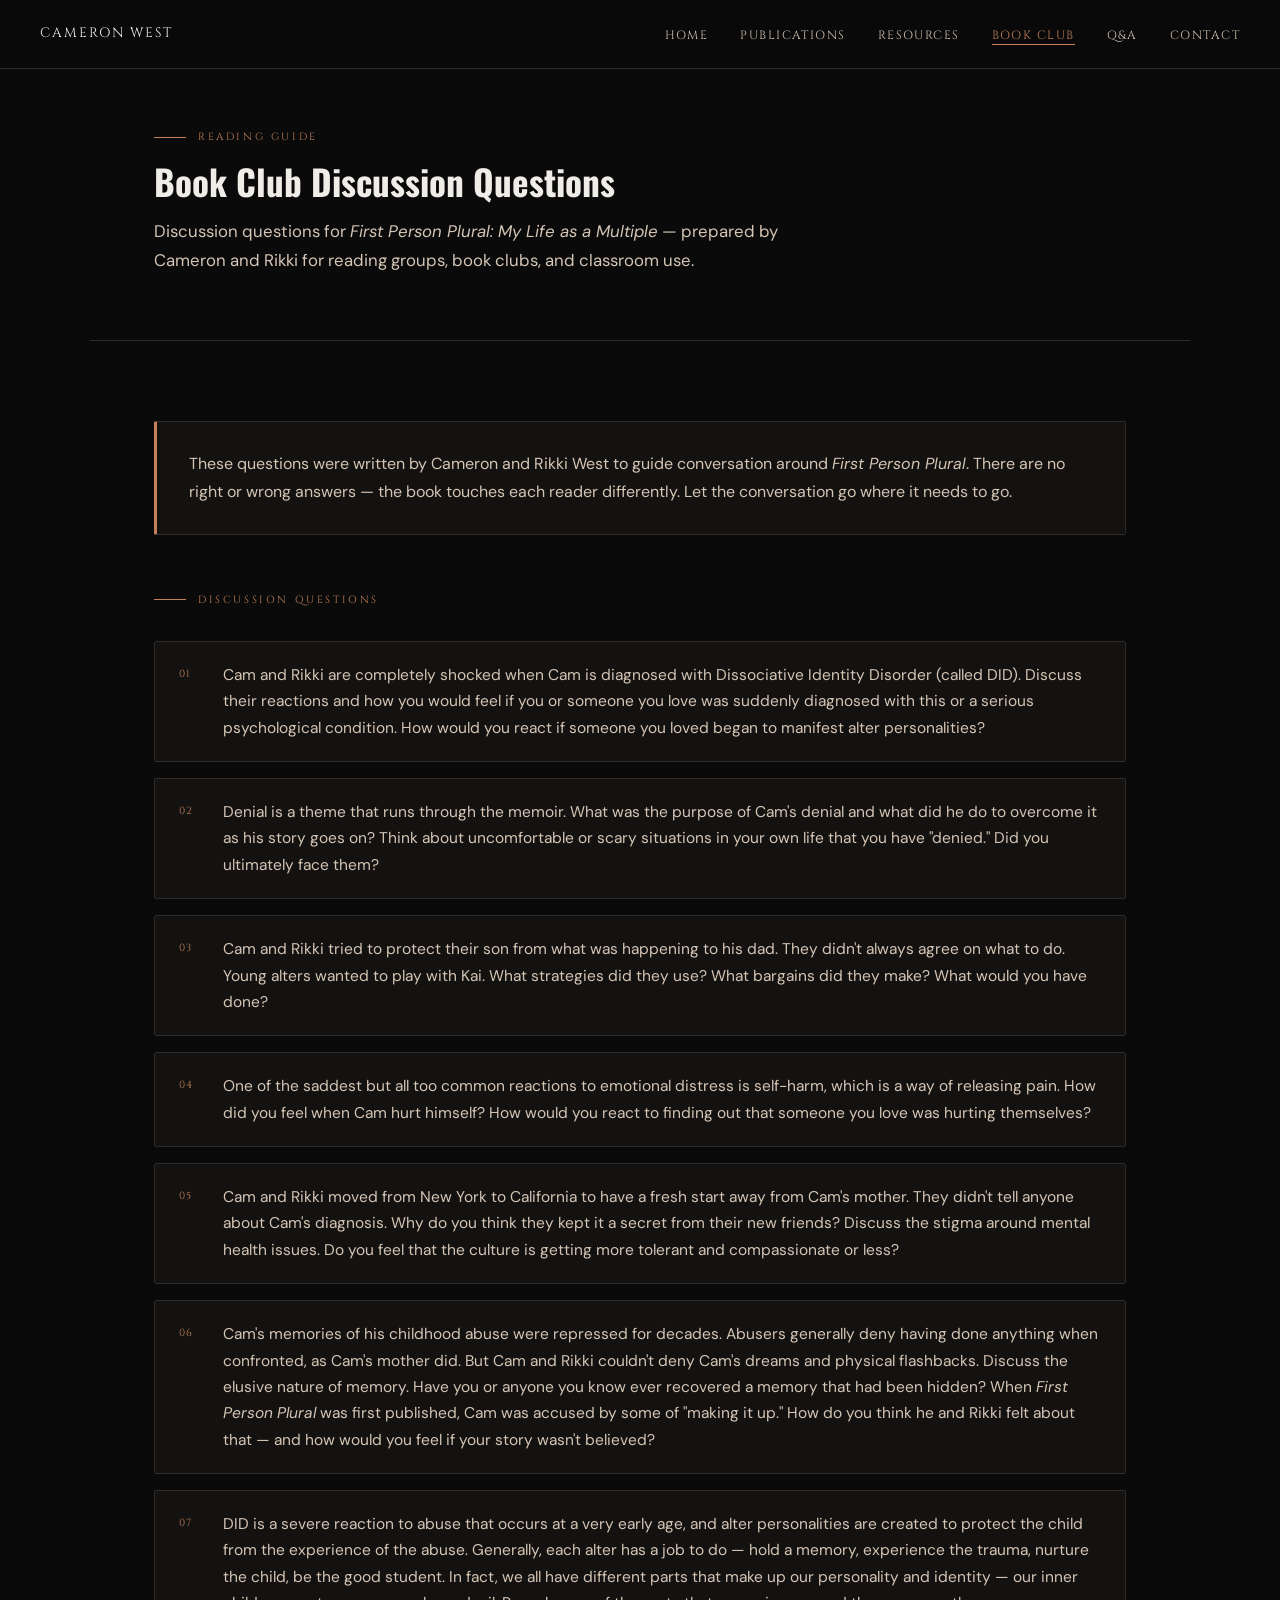
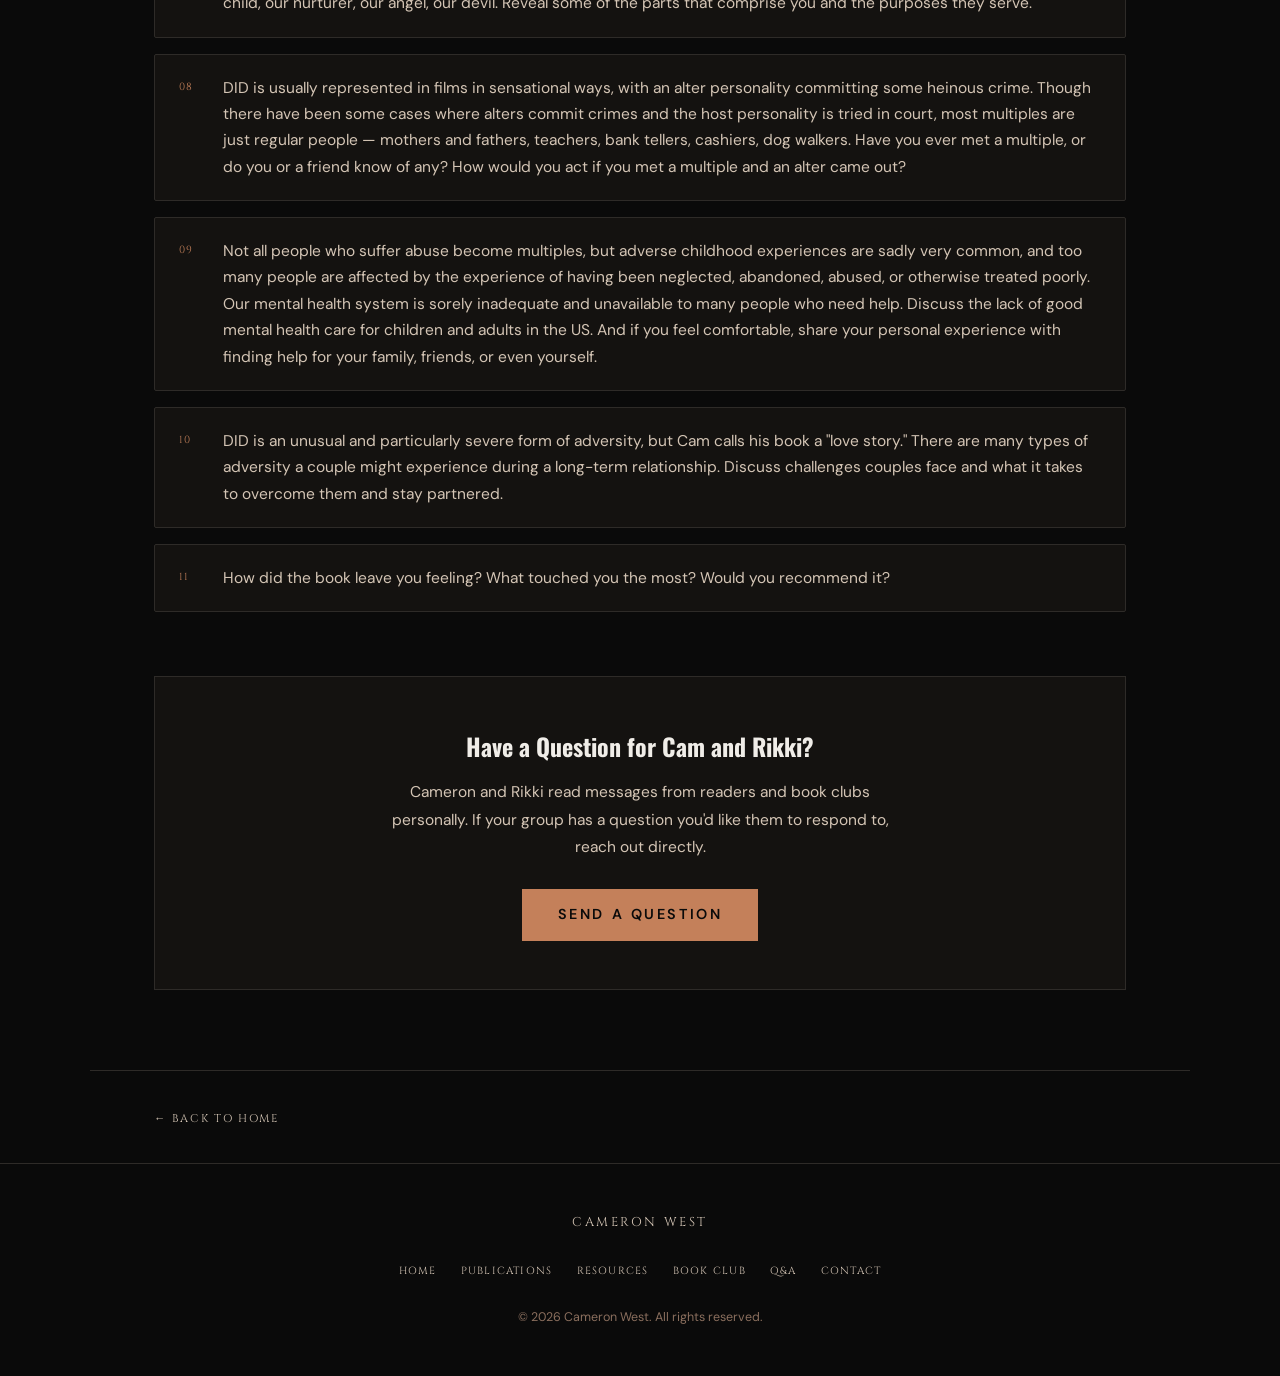
==== bookclub.html @ dc579939 "Add pixel-perfect CW favicon in Cinzel font - favicon.ico: 3-size ICO (64x64, 32x32, 16x16) with CW " ====
<!DOCTYPE html>
<html lang="en">
<head>
  <meta charset="UTF-8" />
  <meta name="viewport" content="width=device-width, initial-scale=1.0" />
  <title>Book Club Guide — Cameron West, PhD</title>
  <meta name="description" content="Book club discussion questions for First Person Plural by Cameron West — a New York Times bestselling memoir about Dissociative Identity Disorder." />
  <meta name="keywords" content="Cameron West, First Person Plural, book club, discussion questions, DID, Dissociative Identity Disorder" />
  <meta name="author" content="Cameron West" />
  <link rel="canonical" href="https://cameronwestauthor.com/bookclub.html" />
  <meta property="og:type"        content="website" />
  <meta property="og:url"         content="https://cameronwestauthor.com/bookclub.html" />
  <meta property="og:title"       content="Book Club Guide — First Person Plural" />
  <meta property="og:description" content="Discussion questions and a reading guide for First Person Plural by Cameron West." />
  <meta property="og:image"       content="https://cameronwestauthor.com/img/firstpersonplural.png" />
  <meta property="og:site_name"   content="Cameron West Author" />
  <link rel="icon" type="image/x-icon" href="/favicon.ico">
  <link rel="icon" type="image/svg+xml" href="/favicon.svg">
  <link rel="apple-touch-icon" href="/favicon.ico">
  <link rel="preconnect" href="https://fonts.googleapis.com">
  <link rel="preconnect" href="https://fonts.gstatic.com" crossorigin>
  <link href="https://fonts.googleapis.com/css2?family=Playfair+Display:ital,wght@0,400;0,700;0,900;1,400;1,700&family=Lora:ital,wght@0,400;0,500;1,400&family=Cinzel:wght@400;600&family=Oswald:wght@400;600;700&family=DM+Sans:wght@400;600&display=swap" rel="stylesheet">
  <style>
    *, *::before, *::after { box-sizing: border-box; margin: 0; padding: 0; }
    :root {
      --color-bg: #0A0A0A;
      --color-surface: #141210;
      --color-border: #2E2B28;
      --color-text: #F0EDE8;
      --color-text-muted: #D4C5B5;
      --color-accent: #C4805A;
      --color-accent-dark: #8B6F5E;
      --font-display: 'Playfair Display', Georgia, serif;
      --font-body: 'Lora', Georgia, serif;
      --font-label: 'Cinzel', serif;
      --max-width: 1100px;
      --gutter: clamp(1.5rem, 5vw, 4rem);
    }
    html { scroll-behavior: smooth; }
    body { background: var(--color-bg); color: var(--color-text); font-family: "DM Sans", sans-serif; font-size: 1rem; line-height: 1.75; }
    /* ── NAV ── */
    nav { position: fixed; top: 0; left: 0; right: 0; z-index: 1000; display: flex; align-items: center; justify-content: space-between; padding: 1.25rem 2.5rem; background: rgba(10,10,10,0.97); border-bottom: 1px solid var(--color-border); }
    .nav-logo { font-family: var(--font-label); font-size: 0.85rem; letter-spacing: 0.15em; color: var(--color-text); text-decoration: none; text-transform: uppercase; }
    .nav-links { display: flex; gap: 2rem; list-style: none; }
    .nav-links a { font-family: var(--font-label); font-size: 0.75rem; letter-spacing: 0.12em; text-transform: uppercase; color: var(--color-text-muted); text-decoration: none; position: relative; padding-bottom: 2px; transition: color 0.2s; }
    .nav-links a::after { content: ''; position: absolute; bottom: 0; left: 0; width: 0; height: 1px; background: var(--color-accent); transition: width 0.25s; }
    .nav-links a:hover { color: var(--color-text); }
    .nav-links a:hover::after, .nav-links a.active::after { width: 100%; }
    .nav-links a.active { color: var(--color-accent); }
    .hamburger { display: none; flex-direction: column; gap: 5px; cursor: pointer; background: none; border: none; padding: 4px; }
    .hamburger span { display: block; width: 26px; height: 2px; background: var(--color-text); transition: transform 0.35s, opacity 0.35s; }
    .hamburger.open span:nth-child(1) { transform: translateY(7px) rotate(45deg); }
    .hamburger.open span:nth-child(2) { opacity: 0; }
    .hamburger.open span:nth-child(3) { transform: translateY(-7px) rotate(-45deg); }
    .mobile-nav { display: none; position: fixed; inset: 0; background: var(--color-bg); z-index: 999; flex-direction: column; align-items: center; justify-content: center; gap: 2.5rem; }
    .mobile-nav.open { display: flex; }
    .mobile-nav a { font-family: var(--font-label); font-size: 1.1rem; letter-spacing: 0.15em; text-transform: uppercase; color: var(--color-text); text-decoration: none; }
    @media (max-width: 680px) {
      .nav-links { display: none; }
      .hamburger { display: flex; }
    }
    /* ── PAGE HEADER ── */
    .page-header { padding: 8rem var(--gutter) 4rem; max-width: var(--max-width); margin: 0 auto; border-bottom: 1px solid var(--color-border); }
    .page-eyebrow { font-family: var(--font-label); font-size: 0.65rem; letter-spacing: 0.25em; text-transform: uppercase; color: var(--color-accent); margin-bottom: 1rem; display: flex; align-items: center; gap: 0.75rem; }
    .page-eyebrow::before { content: ''; display: inline-block; width: 2rem; height: 1px; background: var(--color-accent); }
    .page-title { font-family: 'Oswald', sans-serif; font-size: clamp(1.6rem, 3.5vw, 2.2rem); font-weight: 700; line-height: 1.1; margin-bottom: 1rem; }
    .page-intro { color: var(--color-text-muted); max-width: 640px; font-size: 1.05rem; }
    /* ── MAIN ── */
    .bookclub-main { max-width: var(--max-width); margin: 0 auto; padding: clamp(3rem, 8vw, 5rem) var(--gutter); }
    /* ── INTRO NOTE ── */
    .guide-intro { background: var(--color-surface); border: 1px solid var(--color-border); border-left: 3px solid var(--color-accent); padding: 1.75rem 2rem; border-radius: 2px; margin-bottom: 3.5rem; }
    .guide-intro p { color: var(--color-text-muted); font-size: 1.0rem; }
    /* ── SECTION LABEL ── */
    .questions-label { font-family: var(--font-label); font-size: 0.65rem; letter-spacing: 0.25em; text-transform: uppercase; color: var(--color-accent); margin-bottom: 2rem; display: flex; align-items: center; gap: 0.75rem; }
    .questions-label::before { content: ''; display: inline-block; width: 2rem; height: 1px; background: var(--color-accent); }
    /* ── QUESTION GROUPS ── */
    .question-group { margin-bottom: 3.5rem; }
    .group-title { font-family: var(--font-display); font-size: 1.15rem; font-weight: 700; color: var(--color-text); margin-bottom: 1.5rem; padding-bottom: 0.75rem; border-bottom: 1px solid var(--color-border); }
    /* ── INDIVIDUAL QUESTIONS ── */
    .question-list { list-style: none; display: flex; flex-direction: column; gap: 1rem; }
    .question-list li { display: flex; gap: 1.25rem; align-items: flex-start; padding: 1.25rem 1.5rem; background: var(--color-surface); border: 1px solid var(--color-border); border-radius: 2px; transition: border-color 0.2s; }
    .question-list li:hover { border-color: var(--color-accent-dark); }
    .q-num { font-family: var(--font-label); font-size: 0.65rem; color: var(--color-accent); letter-spacing: 0.1em; padding-top: 0.2rem; min-width: 1.5rem; }
    .q-text { font-size: 0.97rem; color: var(--color-text-muted); line-height: 1.7; }
    /* ── ASK A QUESTION CTA ── */
    .ask-wrap { margin-top: 4rem; padding: 3rem; background: var(--color-surface); border: 1px solid var(--color-border); text-align: center; }
    .ask-wrap h2 { font-family: 'Oswald', sans-serif; font-size: 1.5rem; margin-bottom: 0.75rem; }
    .ask-wrap p { color: var(--color-text-muted); max-width: 520px; margin: 0 auto 1.75rem; font-size: 0.97rem; }
    .btn-ask { display: inline-block; font-family: "DM Sans", sans-serif; font-size: 0.9rem; font-weight: 600; letter-spacing: 0.18em; text-transform: uppercase; color: var(--color-bg); background: var(--color-accent); padding: 0.85rem 2.25rem; text-decoration: none; transition: background 0.2s, transform 0.15s; }
    .btn-ask:hover { background: #D4926B; border-color: #D4926B; color: var(--color-bg); transform: translateY(-1px); }
    /* ── DIVIDER ── */
    .section-rule { border: none; border-top: 1px solid var(--color-border); max-width: var(--max-width); margin: 0 auto; }
    /* ── BACK LINK ── */
    .back-link-wrap { max-width: var(--max-width); margin: 0 auto; padding: 2rem var(--gutter); }
    .back-link-wrap a { font-family: var(--font-label); font-size: 0.7rem; letter-spacing: 0.15em; text-transform: uppercase; color: var(--color-text-muted); text-decoration: none; transition: color 0.2s; }
    .back-link-wrap a:hover { color: var(--color-accent); }
    /* ── FOOTER ── */
    footer { border-top: 1px solid var(--color-border); padding: 3rem var(--gutter); text-align: center; }
    .footer-name { font-family: var(--font-label); font-size: 0.8rem; letter-spacing: 0.2em; text-transform: uppercase; color: var(--color-text-muted); margin-bottom: 1.25rem; }
    .footer-nav { display: flex; justify-content: center; flex-wrap: wrap; gap: 1.5rem; list-style: none; margin-bottom: 1.5rem; }
    .footer-nav a { font-family: var(--font-label); font-size: 0.65rem; letter-spacing: 0.12em; text-transform: uppercase; color: var(--color-text-muted); text-decoration: none; transition: color 0.2s; }
    .footer-nav a:hover { color: var(--color-accent); }
    .footer-copy { font-size: 0.78rem; color: var(--color-accent-dark); }
  </style>
</head>
<body>
  <nav id="nav">
    <a href="index.html" class="nav-logo">Cameron West</a>
    <ul class="nav-links" id="navLinks">
      <li><a href="index.html">Home</a></li>
      <li><a href="publications.html">Publications</a></li>
      <li><a href="resources.html">Resources</a></li>
      <li><a href="bookclub.html" class="active">Book Club</a></li>
      <li><a href="qa.html">Q&amp;A</a></li>
      <li><a href="contact.html">Contact</a></li>
    </ul>
    <button class="hamburger" id="hamburger" aria-label="Menu">
      <span></span><span></span><span></span>
    </button>
  </nav>
  <div class="mobile-nav" id="mobileNav">
    <a href="index.html">Home</a>
    <a href="publications.html">Publications</a>
    <a href="resources.html">Resources</a>
    <a href="bookclub.html">Book Club</a>
    <a href="qa.html">Q&amp;A</a>
    <a href="contact.html">Contact</a>
  </div>
  <div class="page-header">
    <p class="page-eyebrow">Reading Guide</p>
    <h1 class="page-title">Book Club Discussion Questions</h1>
    <p class="page-intro">Discussion questions for <em>First Person Plural: My Life as a Multiple</em> — prepared by Cameron and Rikki for reading groups, book clubs, and classroom use.</p>
  </div>
  <main class="bookclub-main">
    <div class="guide-intro">
      <p>These questions were written by Cameron and Rikki West to guide conversation around <em>First Person Plural</em>. There are no right or wrong answers — the book touches each reader differently. Let the conversation go where it needs to go.</p>
    </div>
    <p class="questions-label">Discussion Questions</p>
    <ul class="question-list">
      <li><span class="q-num">01</span><span class="q-text">Cam and Rikki are completely shocked when Cam is diagnosed with Dissociative Identity Disorder (called DID). Discuss their reactions and how you would feel if you or someone you love was suddenly diagnosed with this or a serious psychological condition. How would you react if someone you loved began to manifest alter personalities?</span></li>
      <li><span class="q-num">02</span><span class="q-text">Denial is a theme that runs through the memoir. What was the purpose of Cam's denial and what did he do to overcome it as his story goes on? Think about uncomfortable or scary situations in your own life that you have "denied." Did you ultimately face them?</span></li>
      <li><span class="q-num">03</span><span class="q-text">Cam and Rikki tried to protect their son from what was happening to his dad. They didn't always agree on what to do. Young alters wanted to play with Kai. What strategies did they use? What bargains did they make? What would you have done?</span></li>
      <li><span class="q-num">04</span><span class="q-text">One of the saddest but all too common reactions to emotional distress is self-harm, which is a way of releasing pain. How did you feel when Cam hurt himself? How would you react to finding out that someone you love was hurting themselves?</span></li>
      <li><span class="q-num">05</span><span class="q-text">Cam and Rikki moved from New York to California to have a fresh start away from Cam's mother. They didn't tell anyone about Cam's diagnosis. Why do you think they kept it a secret from their new friends? Discuss the stigma around mental health issues. Do you feel that the culture is getting more tolerant and compassionate or less?</span></li>
      <li><span class="q-num">06</span><span class="q-text">Cam's memories of his childhood abuse were repressed for decades. Abusers generally deny having done anything when confronted, as Cam's mother did. But Cam and Rikki couldn't deny Cam's dreams and physical flashbacks. Discuss the elusive nature of memory. Have you or anyone you know ever recovered a memory that had been hidden? When <em>First Person Plural</em> was first published, Cam was accused by some of "making it up." How do you think he and Rikki felt about that — and how would you feel if your story wasn't believed?</span></li>
      <li><span class="q-num">07</span><span class="q-text">DID is a severe reaction to abuse that occurs at a very early age, and alter personalities are created to protect the child from the experience of the abuse. Generally, each alter has a job to do — hold a memory, experience the trauma, nurture the child, be the good student. In fact, we all have different parts that make up our personality and identity — our inner child, our nurturer, our angel, our devil. Reveal some of the parts that comprise you and the purposes they serve.</span></li>
      <li><span class="q-num">08</span><span class="q-text">DID is usually represented in films in sensational ways, with an alter personality committing some heinous crime. Though there have been some cases where alters commit crimes and the host personality is tried in court, most multiples are just regular people — mothers and fathers, teachers, bank tellers, cashiers, dog walkers. Have you ever met a multiple, or do you or a friend know of any? How would you act if you met a multiple and an alter came out?</span></li>
      <li><span class="q-num">09</span><span class="q-text">Not all people who suffer abuse become multiples, but adverse childhood experiences are sadly very common, and too many people are affected by the experience of having been neglected, abandoned, abused, or otherwise treated poorly. Our mental health system is sorely inadequate and unavailable to many people who need help. Discuss the lack of good mental health care for children and adults in the US. And if you feel comfortable, share your personal experience with finding help for your family, friends, or even yourself.</span></li>
      <li><span class="q-num">10</span><span class="q-text">DID is an unusual and particularly severe form of adversity, but Cam calls his book a "love story." There are many types of adversity a couple might experience during a long-term relationship. Discuss challenges couples face and what it takes to overcome them and stay partnered.</span></li>
      <li><span class="q-num">11</span><span class="q-text">How did the book leave you feeling? What touched you the most? Would you recommend it?</span></li>
    </ul>
    <div class="ask-wrap">
      <h2>Have a Question for Cam and Rikki?</h2>
      <p>Cameron and Rikki read messages from readers and book clubs personally. If your group has a question you'd like them to respond to, reach out directly.</p>
      <a href="contact.html?subject=Book+Club+Question" class="btn-ask">Send a Question</a>
    </div>
  </main>
  <hr class="section-rule" />
  <div class="back-link-wrap">
    <a href="index.html">← Back to Home</a>
  </div>
  <footer>
    <p class="footer-name">Cameron West</p>
    <ul class="footer-nav">
      <li><a href="index.html">Home</a></li>
      <li><a href="publications.html">Publications</a></li>
      <li><a href="resources.html">Resources</a></li>
      <li><a href="bookclub.html">Book Club</a></li>
      <li><a href="qa.html">Q&amp;A</a></li>
      <li><a href="contact.html">Contact</a></li>
    </ul>
    <p class="footer-copy">© 2026 Cameron West. All rights reserved.</p>
  </footer>
  <script>
    const hamburger = document.getElementById('hamburger');
    const mobileNav = document.getElementById('mobileNav');
    function toggleMobileNav() {
      const open = mobileNav.classList.toggle('open');
      hamburger.classList.toggle('open', open);
      document.body.style.overflow = open ? 'hidden' : '';
    }
    function closeMobileNav() {
      mobileNav.classList.remove('open');
      hamburger.classList.remove('open');
      document.body.style.overflow = '';
    }
    hamburger.addEventListener('click', toggleMobileNav);
  </script>
</body>
</html>
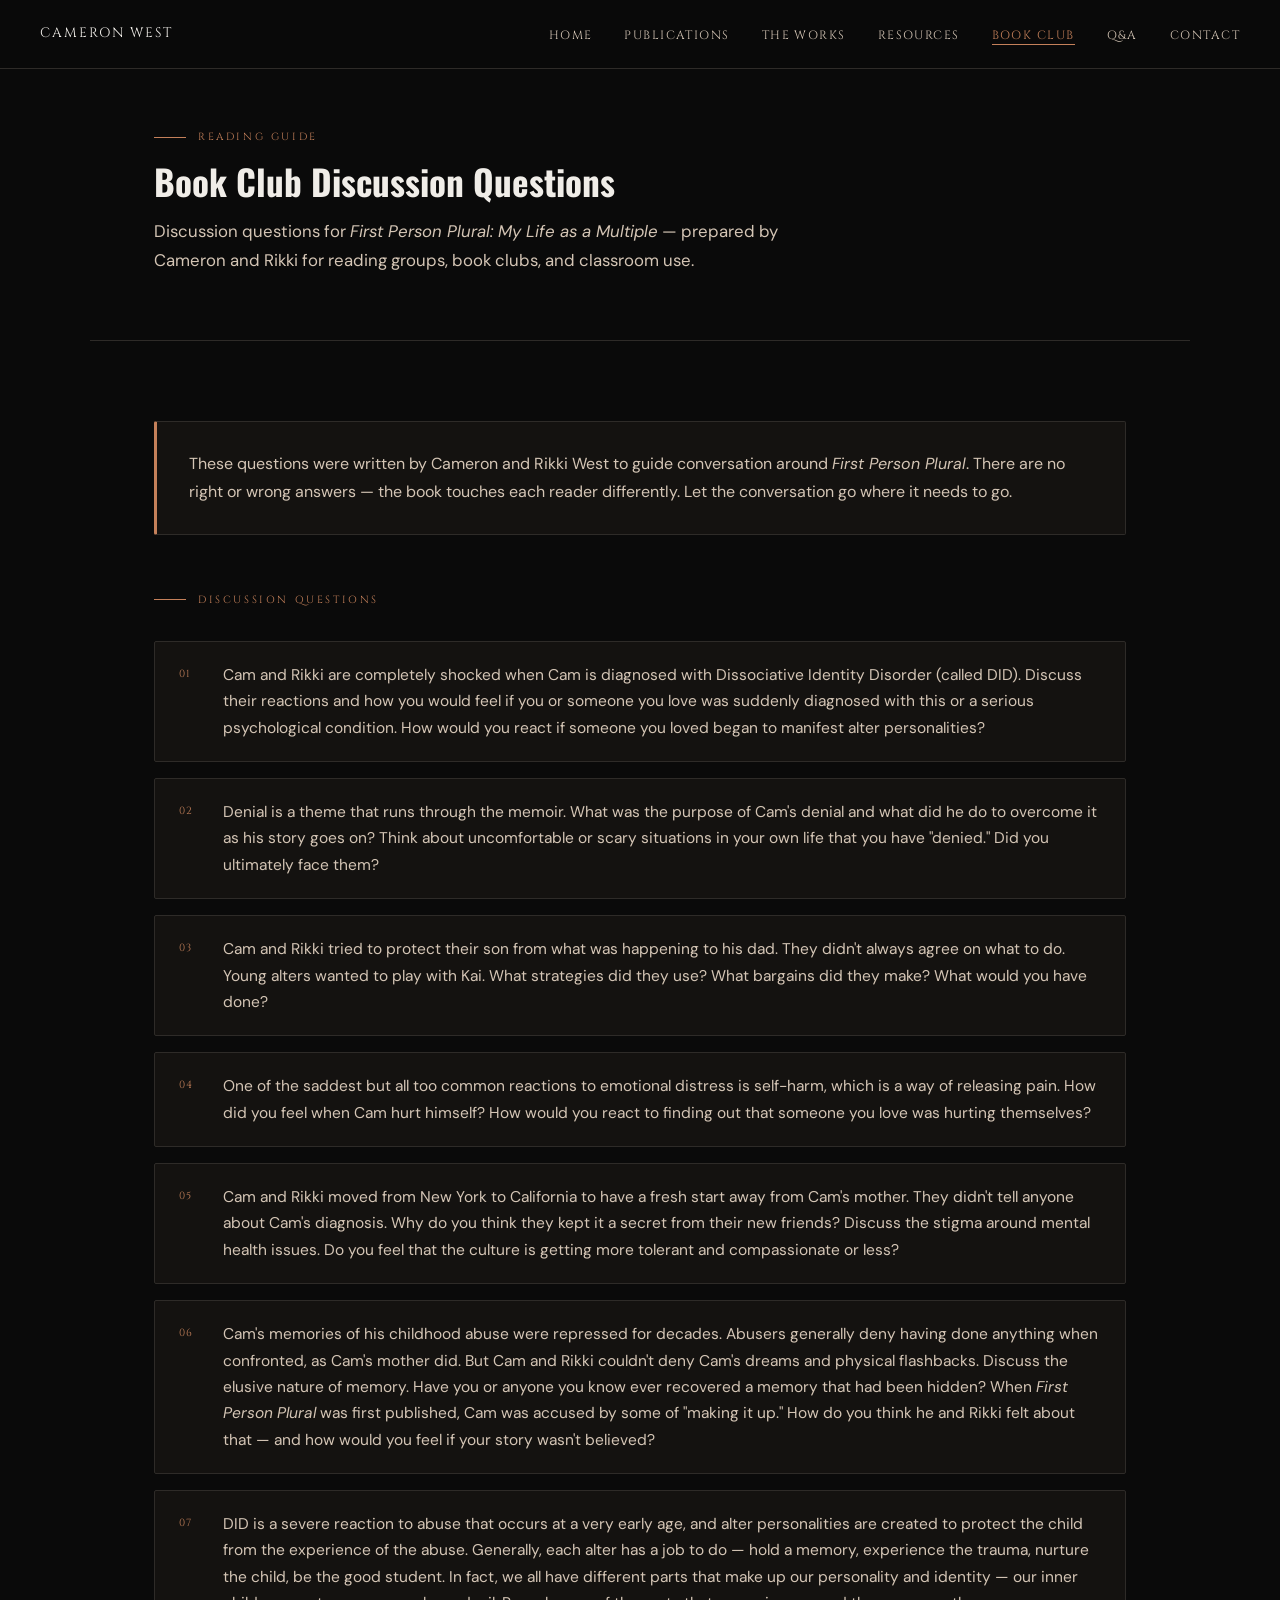
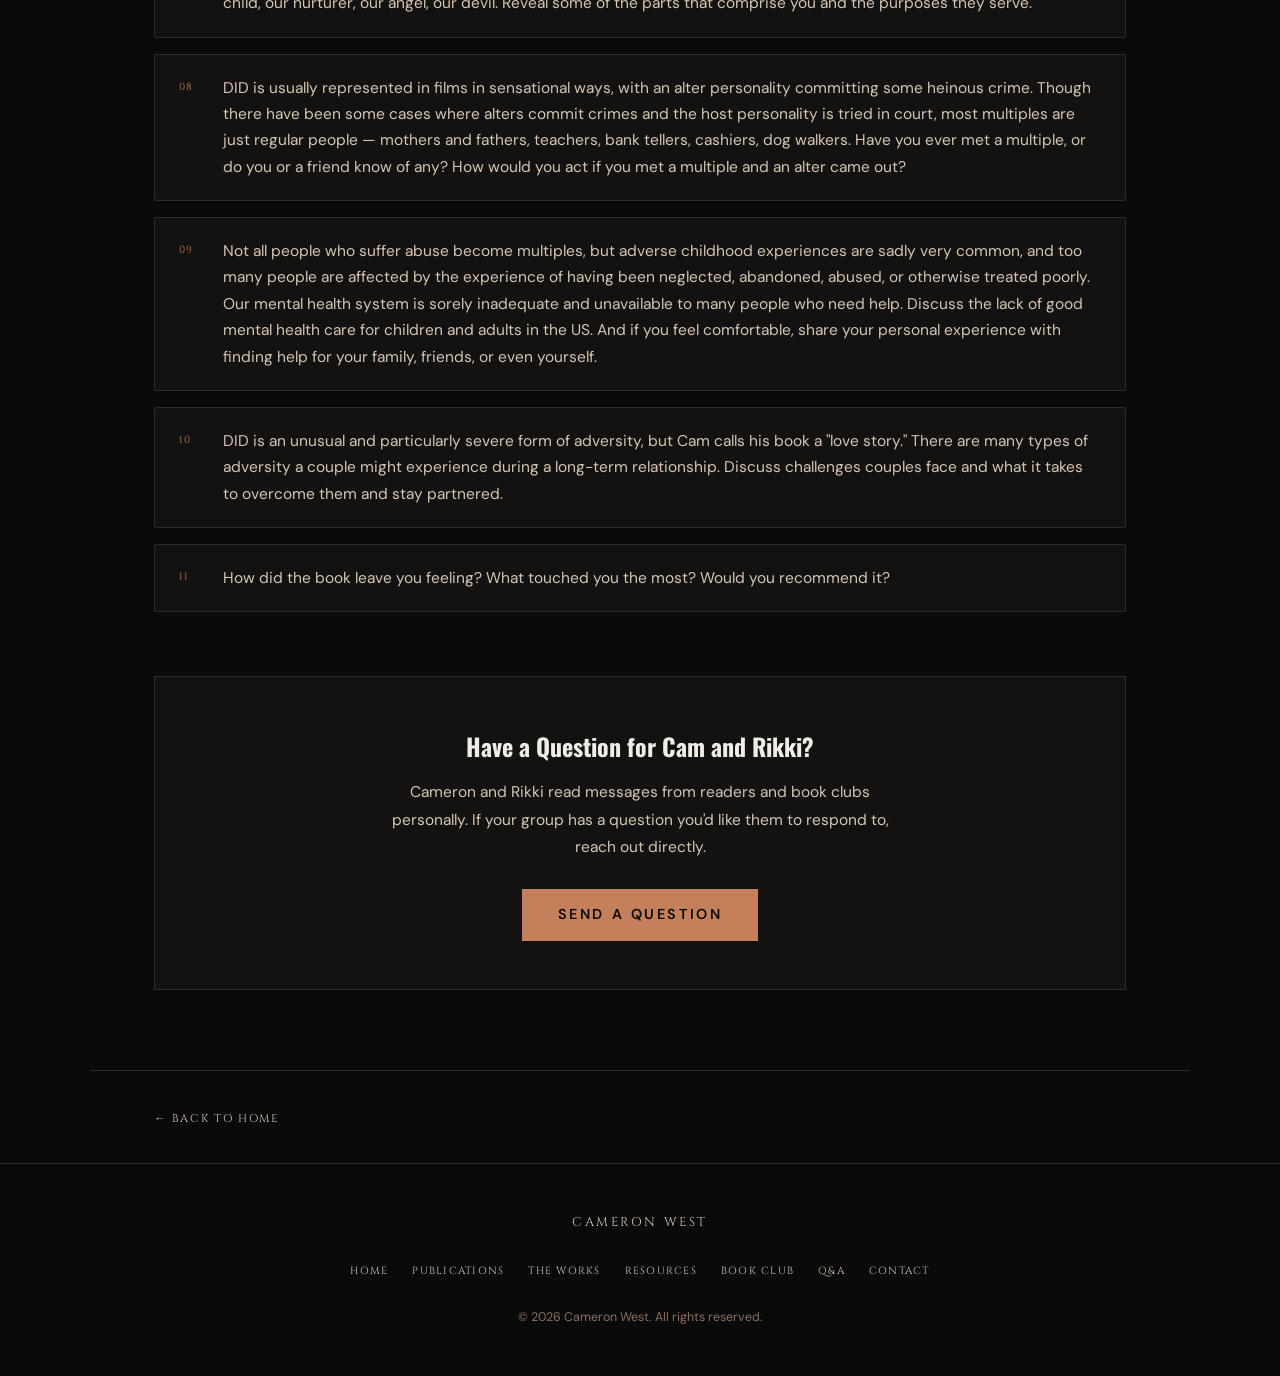
==== commit 0b9f3fcc: "feat: add The Works IP portfolio page; add to nav site-wide - New page the-works.html with full West" ====
--- a/bookclub.html
+++ b/bookclub.html
@@ -109,10 +109,11 @@
     <ul class="nav-links" id="navLinks">
       <li><a href="index.html">Home</a></li>
       <li><a href="publications.html">Publications</a></li>
+      <li><a href="the-works">The Works</a></li>
       <li><a href="resources.html">Resources</a></li>
-      <li><a href="bookclub.html" class="active">Book Club</a></li>
+      <li><a href="bookclub" class="active">Book Club</a></li>
       <li><a href="qa.html">Q&amp;A</a></li>
-      <li><a href="contact.html">Contact</a></li>
+      <li><a href="contact">Contact</a></li>
     </ul>
     <button class="hamburger" id="hamburger" aria-label="Menu">
       <span></span><span></span><span></span>
@@ -122,9 +123,9 @@
     <a href="index.html">Home</a>
     <a href="publications.html">Publications</a>
     <a href="resources.html">Resources</a>
-    <a href="bookclub.html">Book Club</a>
+    <a href="bookclub">Book Club</a>
     <a href="qa.html">Q&amp;A</a>
-    <a href="contact.html">Contact</a>
+    <a href="contact">Contact</a>
   </div>
   <div class="page-header">
     <p class="page-eyebrow">Reading Guide</p>
@@ -164,10 +165,11 @@
     <ul class="footer-nav">
       <li><a href="index.html">Home</a></li>
       <li><a href="publications.html">Publications</a></li>
+      <li><a href="the-works">The Works</a></li>
       <li><a href="resources.html">Resources</a></li>
-      <li><a href="bookclub.html">Book Club</a></li>
+      <li><a href="bookclub">Book Club</a></li>
       <li><a href="qa.html">Q&amp;A</a></li>
-      <li><a href="contact.html">Contact</a></li>
+      <li><a href="contact">Contact</a></li>
     </ul>
     <p class="footer-copy">© 2026 Cameron West. All rights reserved.</p>
   </footer>
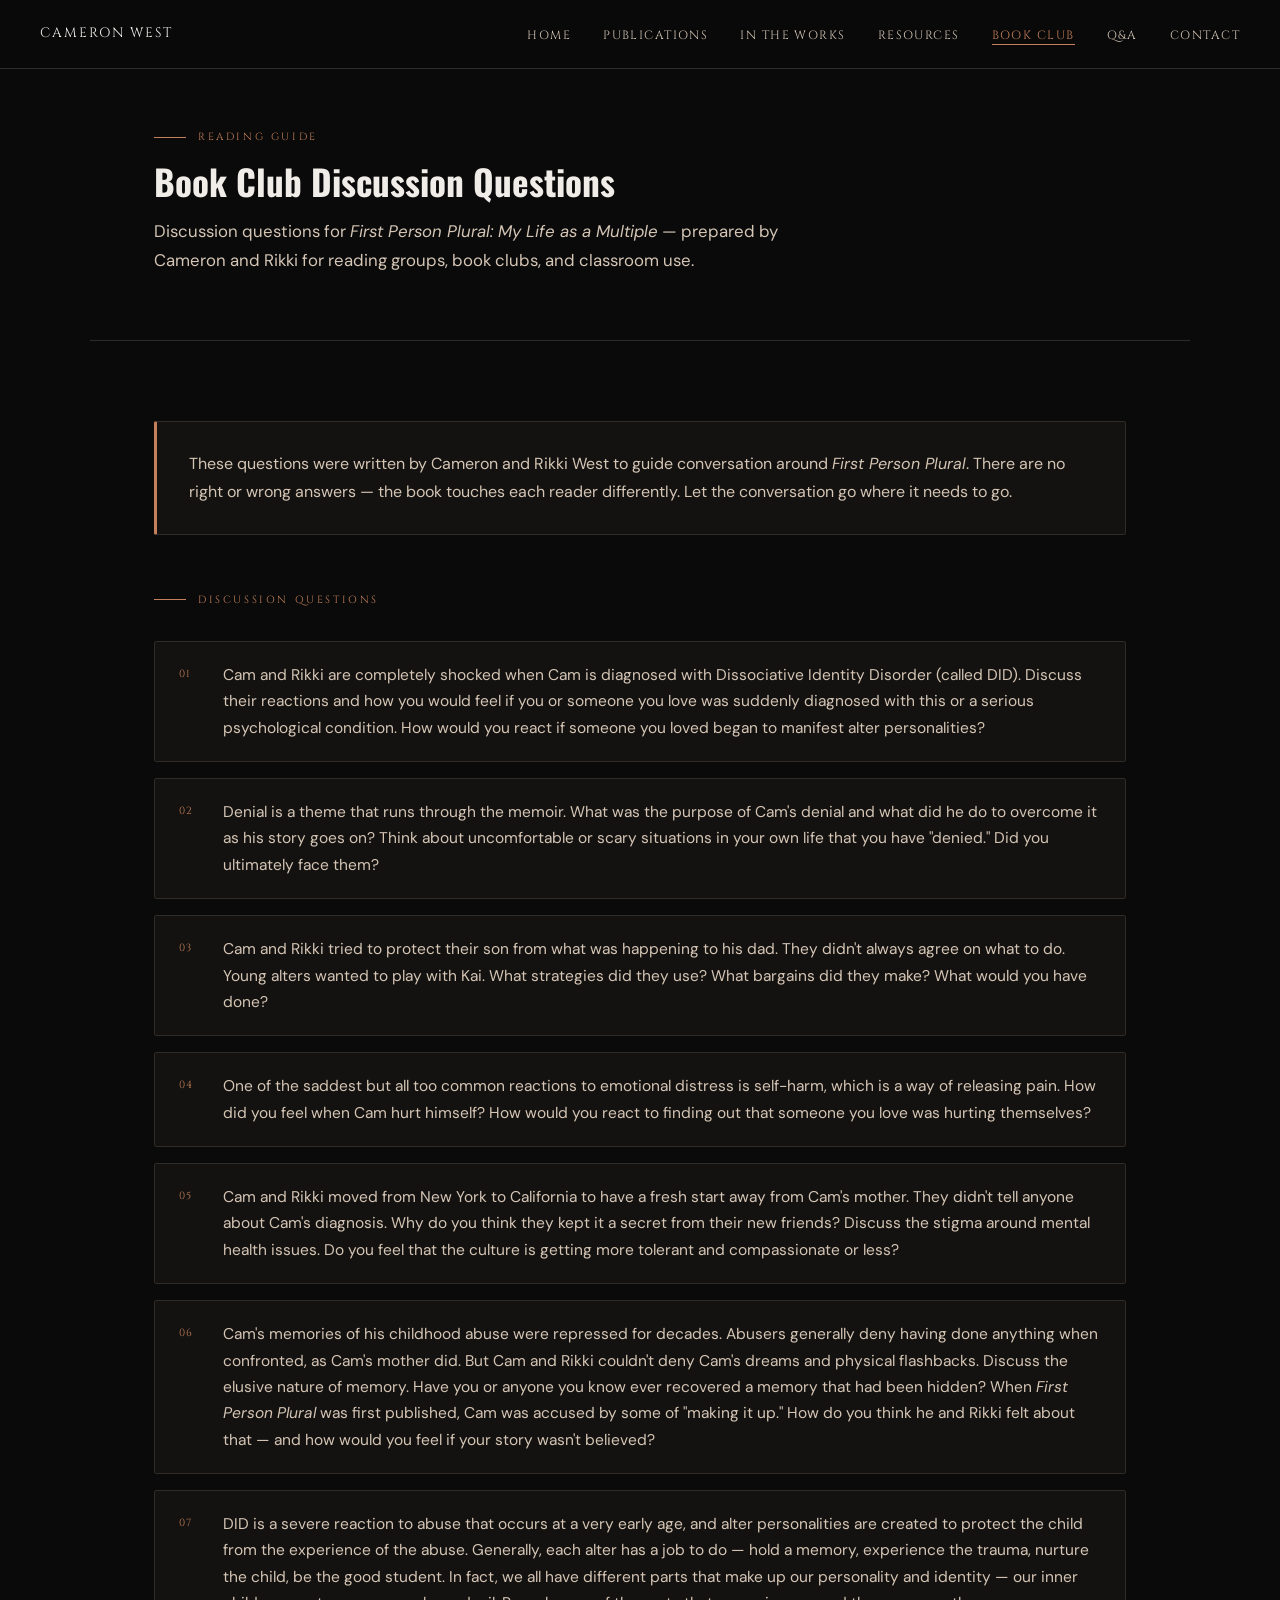
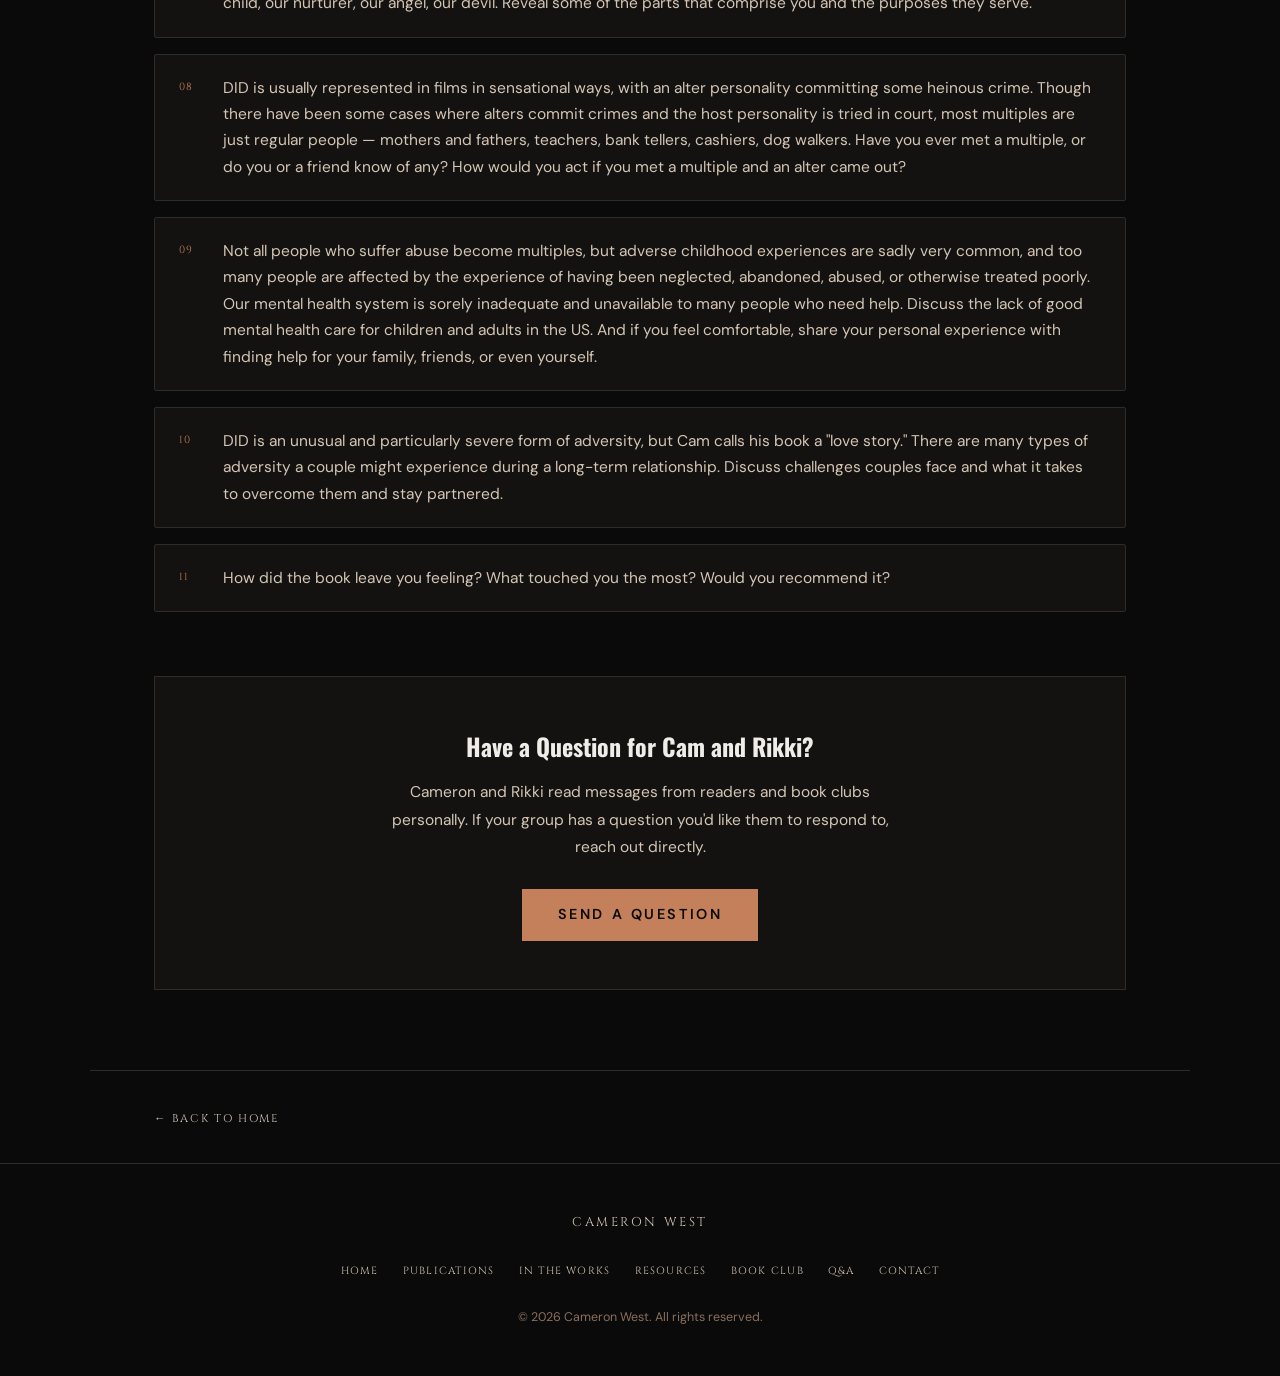
==== commit a3a0e47b: "style: rename to In the Works; make REPRESENTATION heading prominent - Rename "The Works" → "In the " ====
--- a/bookclub.html
+++ b/bookclub.html
@@ -109,7 +109,7 @@
     <ul class="nav-links" id="navLinks">
       <li><a href="index.html">Home</a></li>
       <li><a href="publications.html">Publications</a></li>
-      <li><a href="the-works">The Works</a></li>
+      <li><a href="the-works">In the Works</a></li>
       <li><a href="resources.html">Resources</a></li>
       <li><a href="bookclub" class="active">Book Club</a></li>
       <li><a href="qa.html">Q&amp;A</a></li>
@@ -165,7 +165,7 @@
     <ul class="footer-nav">
       <li><a href="index.html">Home</a></li>
       <li><a href="publications.html">Publications</a></li>
-      <li><a href="the-works">The Works</a></li>
+      <li><a href="the-works">In the Works</a></li>
       <li><a href="resources.html">Resources</a></li>
       <li><a href="bookclub">Book Club</a></li>
       <li><a href="qa.html">Q&amp;A</a></li>
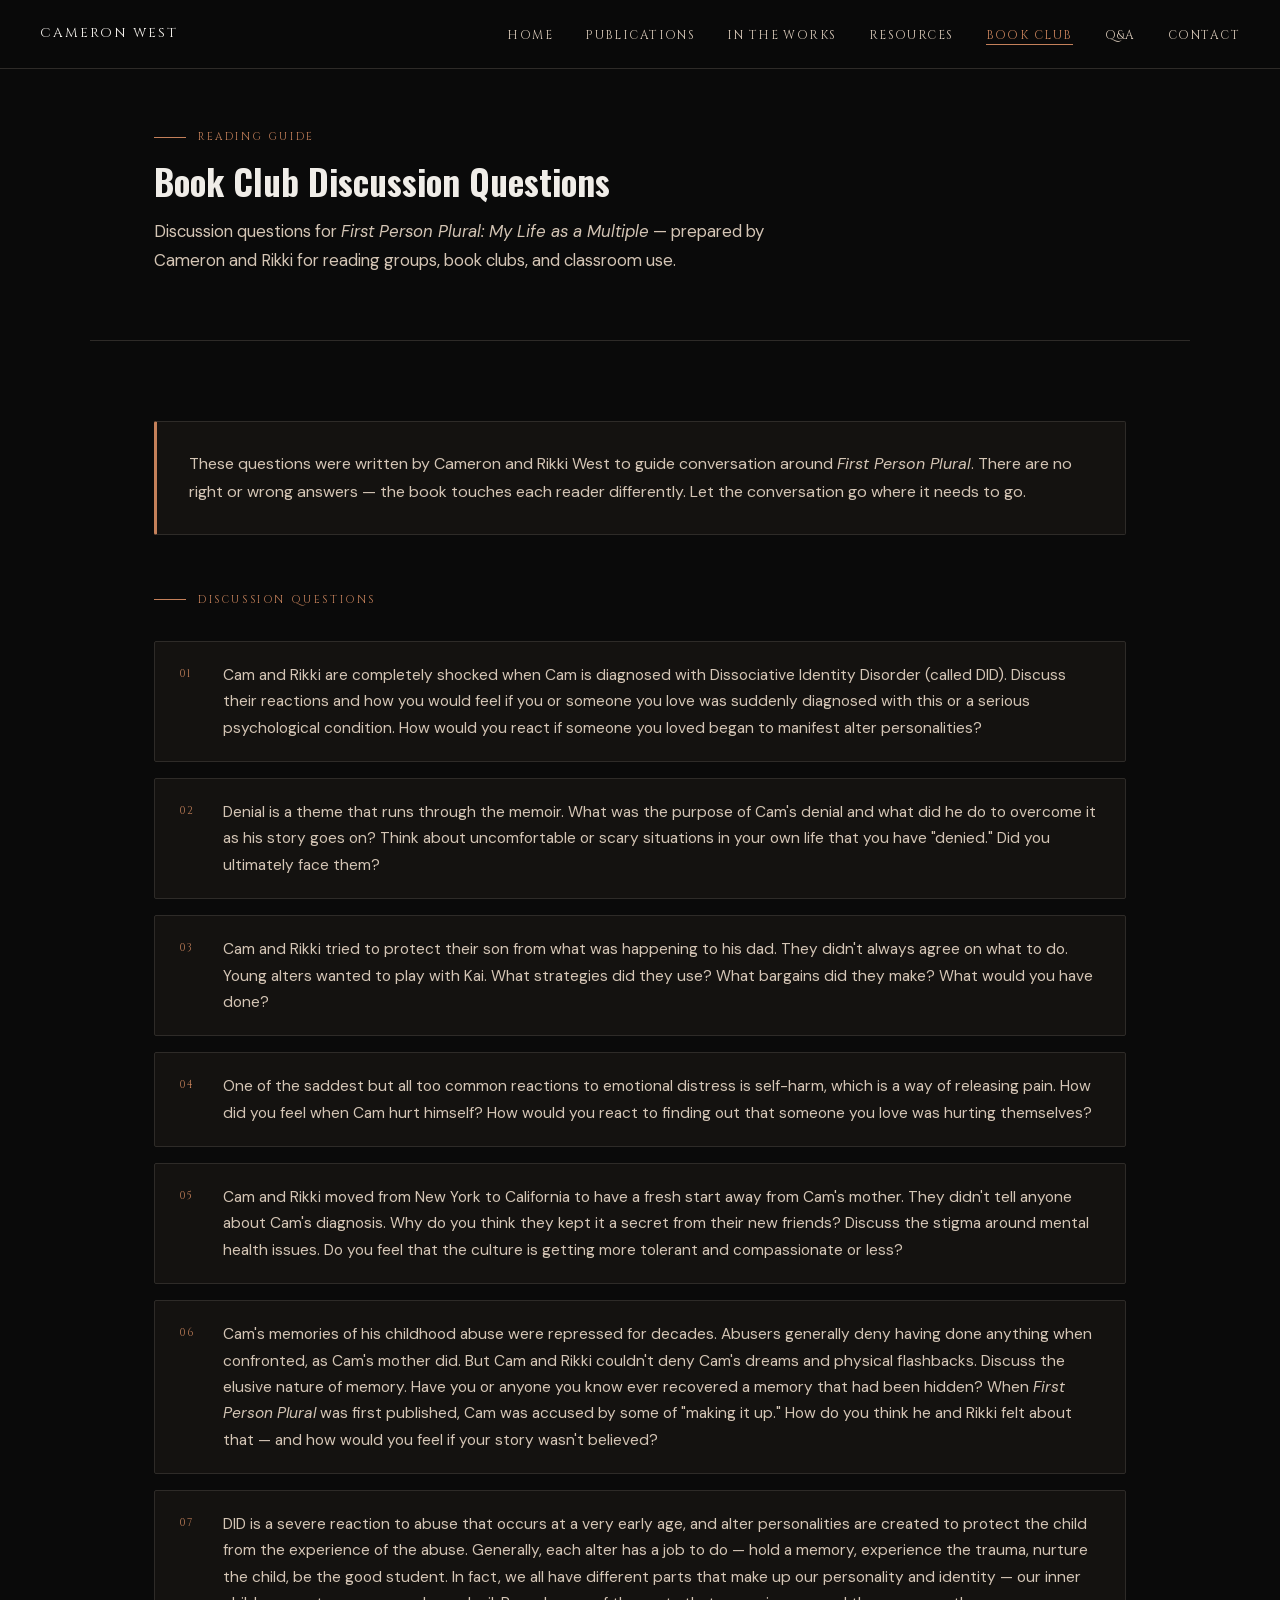
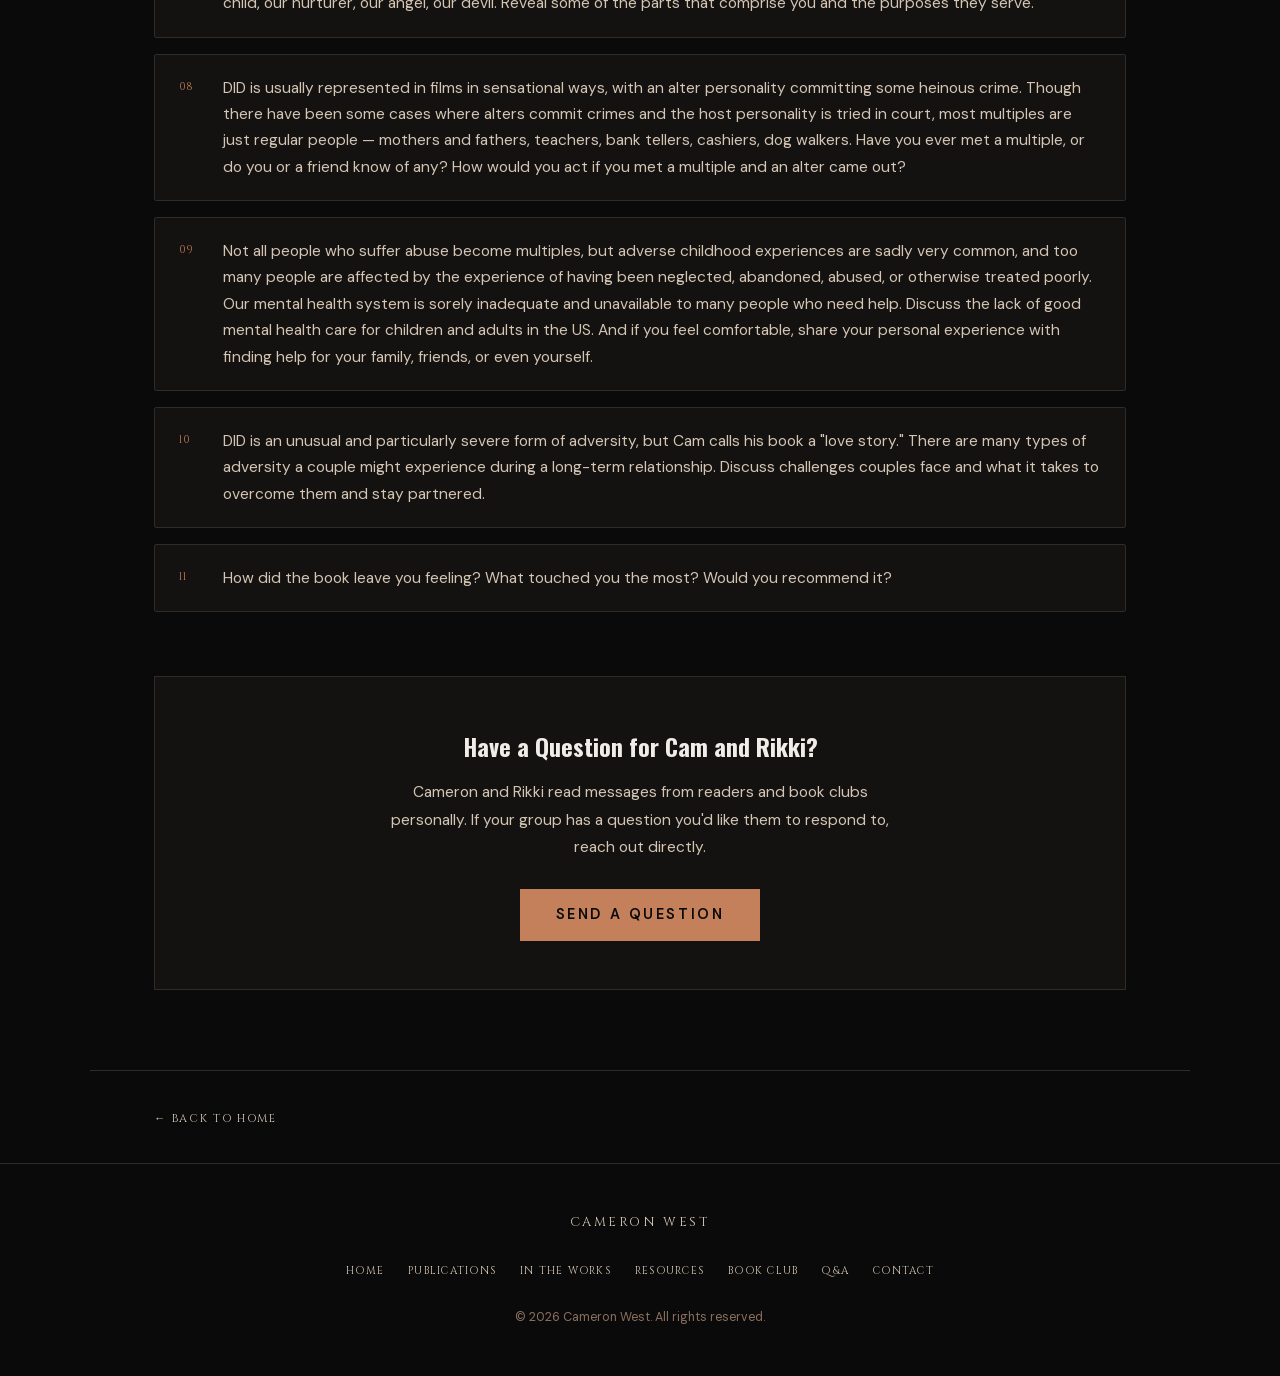
==== commit 6698d41d: "perf: self-host all Google Fonts — eliminate 3-hop font chain Download 43 woff2 files (Cinzel, Oswal" ====
--- a/bookclub.html
+++ b/bookclub.html
@@ -17,9 +17,10 @@
   <link rel="icon" type="image/x-icon" href="/favicon.ico">
   <link rel="icon" type="image/svg+xml" href="/favicon.svg">
   <link rel="apple-touch-icon" href="/favicon.ico">
-  <link rel="preconnect" href="https://fonts.googleapis.com">
-  <link rel="preconnect" href="https://fonts.gstatic.com" crossorigin>
-  <link href="https://fonts.googleapis.com/css2?family=Playfair+Display:ital,wght@0,400;0,700;0,900;1,400;1,700&family=Lora:ital,wght@0,400;0,500;1,400&family=Cinzel:wght@400;600&family=Oswald:wght@400;600;700&family=DM+Sans:wght@400;600&display=swap" rel="stylesheet">
+  <!-- Fonts (self-hosted) -->
+  <link rel="preload" as="style" href="/fonts/fonts.css" />
+  <link rel="stylesheet" media="print" onload="this.media='all'" href="/fonts/fonts.css" />
+  <noscript><link rel="stylesheet" href="/fonts/fonts.css" /></noscript>
   <style>
     *, *::before, *::after { box-sizing: border-box; margin: 0; padding: 0; }
     :root {
@@ -52,9 +53,9 @@
     .hamburger.open span:nth-child(1) { transform: translateY(7px) rotate(45deg); }
     .hamburger.open span:nth-child(2) { opacity: 0; }
     .hamburger.open span:nth-child(3) { transform: translateY(-7px) rotate(-45deg); }
-    .mobile-nav { display: none; position: fixed; inset: 0; background: var(--color-bg); z-index: 999; flex-direction: column; align-items: center; justify-content: center; gap: 2.5rem; }
+    .mobile-nav { display: none; position: fixed; inset: 0; background: var(--color-bg); z-index: 999; flex-direction: column; align-items: center; justify-content: center; gap: clamp(0.75rem, 2.5vh, 2.5rem); padding: 2rem 0; overflow-y: auto; }
     .mobile-nav.open { display: flex; }
-    .mobile-nav a { font-family: var(--font-label); font-size: 1.1rem; letter-spacing: 0.15em; text-transform: uppercase; color: var(--color-text); text-decoration: none; }
+    .mobile-nav a { font-family: 'Cinzel', serif; font-size: clamp(0.9rem, 2.2vh, 1.3rem); letter-spacing: 0.15em; text-transform: uppercase; color: var(--color-text-muted); text-decoration: none; }
     @media (max-width: 680px) {
       .nav-links { display: none; }
       .hamburger { display: flex; }
@@ -122,6 +123,7 @@
   <div class="mobile-nav" id="mobileNav">
     <a href="index.html">Home</a>
     <a href="publications.html">Publications</a>
+    <a href="the-works">In the Works</a>
     <a href="resources.html">Resources</a>
     <a href="bookclub">Book Club</a>
     <a href="qa.html">Q&amp;A</a>
--- a/fonts/fonts.css
+++ b/fonts/fonts.css
@@ -0,0 +1,850 @@
+/* Self-hosted Google Fonts — generated from fonts.googleapis.com */
+
+@font-face {
+  font-family: 'Cinzel';
+  font-style: normal;
+  font-weight: 400;
+  font-display: swap;
+  src: url('../fonts/8vIJ7ww63mVu7gt7-GT7PkRXM8Xx.woff2') format('woff2');
+  unicode-range: U+0100-02BA, U+02BD-02C5, U+02C7-02CC, U+02CE-02D7, U+02DD-02FF, U+0304, U+0308, U+0329, U+1D00-1DBF, U+1E00-1E9F, U+1EF2-1EFF, U+2020, U+20A0-20AB, U+20AD-20C0, U+2113, U+2C60-2C7F, U+A720-A7FF;
+}
+@font-face {
+  font-family: 'Cinzel';
+  font-style: normal;
+  font-weight: 400;
+  font-display: swap;
+  src: url('../fonts/8vIJ7ww63mVu7gt79mT7PkRXMw.woff2') format('woff2');
+  unicode-range: U+0000-00FF, U+0131, U+0152-0153, U+02BB-02BC, U+02C6, U+02DA, U+02DC, U+0304, U+0308, U+0329, U+2000-206F, U+20AC, U+2122, U+2191, U+2193, U+2212, U+2215, U+FEFF, U+FFFD;
+}
+@font-face {
+  font-family: 'Cinzel';
+  font-style: normal;
+  font-weight: 600;
+  font-display: swap;
+  src: url('../fonts/8vIJ7ww63mVu7gt7-GT7PkRXM8Xx.woff2') format('woff2');
+  unicode-range: U+0100-02BA, U+02BD-02C5, U+02C7-02CC, U+02CE-02D7, U+02DD-02FF, U+0304, U+0308, U+0329, U+1D00-1DBF, U+1E00-1E9F, U+1EF2-1EFF, U+2020, U+20A0-20AB, U+20AD-20C0, U+2113, U+2C60-2C7F, U+A720-A7FF;
+}
+@font-face {
+  font-family: 'Cinzel';
+  font-style: normal;
+  font-weight: 600;
+  font-display: swap;
+  src: url('../fonts/8vIJ7ww63mVu7gt79mT7PkRXMw.woff2') format('woff2');
+  unicode-range: U+0000-00FF, U+0131, U+0152-0153, U+02BB-02BC, U+02C6, U+02DA, U+02DC, U+0304, U+0308, U+0329, U+2000-206F, U+20AC, U+2122, U+2191, U+2193, U+2212, U+2215, U+FEFF, U+FFFD;
+}
+@font-face {
+  font-family: 'Cormorant Garamond';
+  font-style: normal;
+  font-weight: 300;
+  font-display: swap;
+  src: url('../fonts/co3umX5slCNuHLi8bLeY9MK7whWMhyjypVO7abI26QOD_qE6KnnOitk9IfqxUYT9.woff2') format('woff2');
+  unicode-range: U+0460-052F, U+1C80-1C8A, U+20B4, U+2DE0-2DFF, U+A640-A69F, U+FE2E-FE2F;
+}
+@font-face {
+  font-family: 'Cormorant Garamond';
+  font-style: normal;
+  font-weight: 300;
+  font-display: swap;
+  src: url('../fonts/co3umX5slCNuHLi8bLeY9MK7whWMhyjypVO7abI26QOD_qE6KnDOitk9IfqxUYT9.woff2') format('woff2');
+  unicode-range: U+0301, U+0400-045F, U+0490-0491, U+04B0-04B1, U+2116;
+}
+@font-face {
+  font-family: 'Cormorant Garamond';
+  font-style: normal;
+  font-weight: 300;
+  font-display: swap;
+  src: url('../fonts/co3umX5slCNuHLi8bLeY9MK7whWMhyjypVO7abI26QOD_qE6KnvOitk9IfqxUYT9.woff2') format('woff2');
+  unicode-range: U+0102-0103, U+0110-0111, U+0128-0129, U+0168-0169, U+01A0-01A1, U+01AF-01B0, U+0300-0301, U+0303-0304, U+0308-0309, U+0323, U+0329, U+1EA0-1EF9, U+20AB;
+}
+@font-face {
+  font-family: 'Cormorant Garamond';
+  font-style: normal;
+  font-weight: 300;
+  font-display: swap;
+  src: url('../fonts/co3umX5slCNuHLi8bLeY9MK7whWMhyjypVO7abI26QOD_qE6KnrOitk9IfqxUYT9.woff2') format('woff2');
+  unicode-range: U+0100-02BA, U+02BD-02C5, U+02C7-02CC, U+02CE-02D7, U+02DD-02FF, U+0304, U+0308, U+0329, U+1D00-1DBF, U+1E00-1E9F, U+1EF2-1EFF, U+2020, U+20A0-20AB, U+20AD-20C0, U+2113, U+2C60-2C7F, U+A720-A7FF;
+}
+@font-face {
+  font-family: 'Cormorant Garamond';
+  font-style: normal;
+  font-weight: 300;
+  font-display: swap;
+  src: url('../fonts/co3umX5slCNuHLi8bLeY9MK7whWMhyjypVO7abI26QOD_qE6KnTOitk9IfqxUQ.woff2') format('woff2');
+  unicode-range: U+0000-00FF, U+0131, U+0152-0153, U+02BB-02BC, U+02C6, U+02DA, U+02DC, U+0304, U+0308, U+0329, U+2000-206F, U+20AC, U+2122, U+2191, U+2193, U+2212, U+2215, U+FEFF, U+FFFD;
+}
+@font-face {
+  font-family: 'DM Sans';
+  font-style: italic;
+  font-weight: 300;
+  font-display: swap;
+  src: url('../fonts/rP2Wp2ywxg089UriCZaSExd86J3t9jz86MvyyKK58UfivUw4aw.woff2') format('woff2');
+  unicode-range: U+0100-02BA, U+02BD-02C5, U+02C7-02CC, U+02CE-02D7, U+02DD-02FF, U+0304, U+0308, U+0329, U+1D00-1DBF, U+1E00-1E9F, U+1EF2-1EFF, U+2020, U+20A0-20AB, U+20AD-20C0, U+2113, U+2C60-2C7F, U+A720-A7FF;
+}
+@font-face {
+  font-family: 'DM Sans';
+  font-style: italic;
+  font-weight: 300;
+  font-display: swap;
+  src: url('../fonts/rP2Wp2ywxg089UriCZaSExd86J3t9jz86MvyyKy58UfivUw.woff2') format('woff2');
+  unicode-range: U+0000-00FF, U+0131, U+0152-0153, U+02BB-02BC, U+02C6, U+02DA, U+02DC, U+0304, U+0308, U+0329, U+2000-206F, U+20AC, U+2122, U+2191, U+2193, U+2212, U+2215, U+FEFF, U+FFFD;
+}
+@font-face {
+  font-family: 'DM Sans';
+  font-style: italic;
+  font-weight: 400;
+  font-display: swap;
+  src: url('../fonts/rP2Wp2ywxg089UriCZaSExd86J3t9jz86MvyyKK58UfivUw4aw.woff2') format('woff2');
+  unicode-range: U+0100-02BA, U+02BD-02C5, U+02C7-02CC, U+02CE-02D7, U+02DD-02FF, U+0304, U+0308, U+0329, U+1D00-1DBF, U+1E00-1E9F, U+1EF2-1EFF, U+2020, U+20A0-20AB, U+20AD-20C0, U+2113, U+2C60-2C7F, U+A720-A7FF;
+}
+@font-face {
+  font-family: 'DM Sans';
+  font-style: italic;
+  font-weight: 400;
+  font-display: swap;
+  src: url('../fonts/rP2Wp2ywxg089UriCZaSExd86J3t9jz86MvyyKy58UfivUw.woff2') format('woff2');
+  unicode-range: U+0000-00FF, U+0131, U+0152-0153, U+02BB-02BC, U+02C6, U+02DA, U+02DC, U+0304, U+0308, U+0329, U+2000-206F, U+20AC, U+2122, U+2191, U+2193, U+2212, U+2215, U+FEFF, U+FFFD;
+}
+@font-face {
+  font-family: 'DM Sans';
+  font-style: italic;
+  font-weight: 500;
+  font-display: swap;
+  src: url('../fonts/rP2Wp2ywxg089UriCZaSExd86J3t9jz86MvyyKK58UfivUw4aw.woff2') format('woff2');
+  unicode-range: U+0100-02BA, U+02BD-02C5, U+02C7-02CC, U+02CE-02D7, U+02DD-02FF, U+0304, U+0308, U+0329, U+1D00-1DBF, U+1E00-1E9F, U+1EF2-1EFF, U+2020, U+20A0-20AB, U+20AD-20C0, U+2113, U+2C60-2C7F, U+A720-A7FF;
+}
+@font-face {
+  font-family: 'DM Sans';
+  font-style: italic;
+  font-weight: 500;
+  font-display: swap;
+  src: url('../fonts/rP2Wp2ywxg089UriCZaSExd86J3t9jz86MvyyKy58UfivUw.woff2') format('woff2');
+  unicode-range: U+0000-00FF, U+0131, U+0152-0153, U+02BB-02BC, U+02C6, U+02DA, U+02DC, U+0304, U+0308, U+0329, U+2000-206F, U+20AC, U+2122, U+2191, U+2193, U+2212, U+2215, U+FEFF, U+FFFD;
+}
+@font-face {
+  font-family: 'DM Sans';
+  font-style: normal;
+  font-weight: 300;
+  font-display: swap;
+  src: url('../fonts/rP2Yp2ywxg089UriI5-g4vlH9VoD8Cmcqbu6-K6z9mXgjU0.woff2') format('woff2');
+  unicode-range: U+0100-02BA, U+02BD-02C5, U+02C7-02CC, U+02CE-02D7, U+02DD-02FF, U+0304, U+0308, U+0329, U+1D00-1DBF, U+1E00-1E9F, U+1EF2-1EFF, U+2020, U+20A0-20AB, U+20AD-20C0, U+2113, U+2C60-2C7F, U+A720-A7FF;
+}
+@font-face {
+  font-family: 'DM Sans';
+  font-style: normal;
+  font-weight: 300;
+  font-display: swap;
+  src: url('../fonts/rP2Yp2ywxg089UriI5-g4vlH9VoD8Cmcqbu0-K6z9mXg.woff2') format('woff2');
+  unicode-range: U+0000-00FF, U+0131, U+0152-0153, U+02BB-02BC, U+02C6, U+02DA, U+02DC, U+0304, U+0308, U+0329, U+2000-206F, U+20AC, U+2122, U+2191, U+2193, U+2212, U+2215, U+FEFF, U+FFFD;
+}
+@font-face {
+  font-family: 'DM Sans';
+  font-style: normal;
+  font-weight: 400;
+  font-display: swap;
+  src: url('../fonts/rP2Yp2ywxg089UriI5-g4vlH9VoD8Cmcqbu6-K6z9mXgjU0.woff2') format('woff2');
+  unicode-range: U+0100-02BA, U+02BD-02C5, U+02C7-02CC, U+02CE-02D7, U+02DD-02FF, U+0304, U+0308, U+0329, U+1D00-1DBF, U+1E00-1E9F, U+1EF2-1EFF, U+2020, U+20A0-20AB, U+20AD-20C0, U+2113, U+2C60-2C7F, U+A720-A7FF;
+}
+@font-face {
+  font-family: 'DM Sans';
+  font-style: normal;
+  font-weight: 400;
+  font-display: swap;
+  src: url('../fonts/rP2Yp2ywxg089UriI5-g4vlH9VoD8Cmcqbu0-K6z9mXg.woff2') format('woff2');
+  unicode-range: U+0000-00FF, U+0131, U+0152-0153, U+02BB-02BC, U+02C6, U+02DA, U+02DC, U+0304, U+0308, U+0329, U+2000-206F, U+20AC, U+2122, U+2191, U+2193, U+2212, U+2215, U+FEFF, U+FFFD;
+}
+@font-face {
+  font-family: 'DM Sans';
+  font-style: normal;
+  font-weight: 500;
+  font-display: swap;
+  src: url('../fonts/rP2Yp2ywxg089UriI5-g4vlH9VoD8Cmcqbu6-K6z9mXgjU0.woff2') format('woff2');
+  unicode-range: U+0100-02BA, U+02BD-02C5, U+02C7-02CC, U+02CE-02D7, U+02DD-02FF, U+0304, U+0308, U+0329, U+1D00-1DBF, U+1E00-1E9F, U+1EF2-1EFF, U+2020, U+20A0-20AB, U+20AD-20C0, U+2113, U+2C60-2C7F, U+A720-A7FF;
+}
+@font-face {
+  font-family: 'DM Sans';
+  font-style: normal;
+  font-weight: 500;
+  font-display: swap;
+  src: url('../fonts/rP2Yp2ywxg089UriI5-g4vlH9VoD8Cmcqbu0-K6z9mXg.woff2') format('woff2');
+  unicode-range: U+0000-00FF, U+0131, U+0152-0153, U+02BB-02BC, U+02C6, U+02DA, U+02DC, U+0304, U+0308, U+0329, U+2000-206F, U+20AC, U+2122, U+2191, U+2193, U+2212, U+2215, U+FEFF, U+FFFD;
+}
+@font-face {
+  font-family: 'Oswald';
+  font-style: normal;
+  font-weight: 400;
+  font-display: swap;
+  src: url('../fonts/TK3IWkUHHAIjg75cFRf3bXL8LICs1_Fv40pKlN4NNSeSASz7FmlbHYjMdZwlou4.woff2') format('woff2');
+  unicode-range: U+0460-052F, U+1C80-1C8A, U+20B4, U+2DE0-2DFF, U+A640-A69F, U+FE2E-FE2F;
+}
+@font-face {
+  font-family: 'Oswald';
+  font-style: normal;
+  font-weight: 400;
+  font-display: swap;
+  src: url('../fonts/TK3IWkUHHAIjg75cFRf3bXL8LICs1_Fv40pKlN4NNSeSASz7FmlSHYjMdZwlou4.woff2') format('woff2');
+  unicode-range: U+0301, U+0400-045F, U+0490-0491, U+04B0-04B1, U+2116;
+}
+@font-face {
+  font-family: 'Oswald';
+  font-style: normal;
+  font-weight: 400;
+  font-display: swap;
+  src: url('../fonts/TK3IWkUHHAIjg75cFRf3bXL8LICs1_Fv40pKlN4NNSeSASz7FmlZHYjMdZwlou4.woff2') format('woff2');
+  unicode-range: U+0102-0103, U+0110-0111, U+0128-0129, U+0168-0169, U+01A0-01A1, U+01AF-01B0, U+0300-0301, U+0303-0304, U+0308-0309, U+0323, U+0329, U+1EA0-1EF9, U+20AB;
+}
+@font-face {
+  font-family: 'Oswald';
+  font-style: normal;
+  font-weight: 400;
+  font-display: swap;
+  src: url('../fonts/TK3IWkUHHAIjg75cFRf3bXL8LICs1_Fv40pKlN4NNSeSASz7FmlYHYjMdZwlou4.woff2') format('woff2');
+  unicode-range: U+0100-02BA, U+02BD-02C5, U+02C7-02CC, U+02CE-02D7, U+02DD-02FF, U+0304, U+0308, U+0329, U+1D00-1DBF, U+1E00-1E9F, U+1EF2-1EFF, U+2020, U+20A0-20AB, U+20AD-20C0, U+2113, U+2C60-2C7F, U+A720-A7FF;
+}
+@font-face {
+  font-family: 'Oswald';
+  font-style: normal;
+  font-weight: 400;
+  font-display: swap;
+  src: url('../fonts/TK3IWkUHHAIjg75cFRf3bXL8LICs1_Fv40pKlN4NNSeSASz7FmlWHYjMdZwl.woff2') format('woff2');
+  unicode-range: U+0000-00FF, U+0131, U+0152-0153, U+02BB-02BC, U+02C6, U+02DA, U+02DC, U+0304, U+0308, U+0329, U+2000-206F, U+20AC, U+2122, U+2191, U+2193, U+2212, U+2215, U+FEFF, U+FFFD;
+}
+@font-face {
+  font-family: 'Oswald';
+  font-style: normal;
+  font-weight: 600;
+  font-display: swap;
+  src: url('../fonts/TK3IWkUHHAIjg75cFRf3bXL8LICs1_Fv40pKlN4NNSeSASz7FmlbHYjMdZwlou4.woff2') format('woff2');
+  unicode-range: U+0460-052F, U+1C80-1C8A, U+20B4, U+2DE0-2DFF, U+A640-A69F, U+FE2E-FE2F;
+}
+@font-face {
+  font-family: 'Oswald';
+  font-style: normal;
+  font-weight: 600;
+  font-display: swap;
+  src: url('../fonts/TK3IWkUHHAIjg75cFRf3bXL8LICs1_Fv40pKlN4NNSeSASz7FmlSHYjMdZwlou4.woff2') format('woff2');
+  unicode-range: U+0301, U+0400-045F, U+0490-0491, U+04B0-04B1, U+2116;
+}
+@font-face {
+  font-family: 'Oswald';
+  font-style: normal;
+  font-weight: 600;
+  font-display: swap;
+  src: url('../fonts/TK3IWkUHHAIjg75cFRf3bXL8LICs1_Fv40pKlN4NNSeSASz7FmlZHYjMdZwlou4.woff2') format('woff2');
+  unicode-range: U+0102-0103, U+0110-0111, U+0128-0129, U+0168-0169, U+01A0-01A1, U+01AF-01B0, U+0300-0301, U+0303-0304, U+0308-0309, U+0323, U+0329, U+1EA0-1EF9, U+20AB;
+}
+@font-face {
+  font-family: 'Oswald';
+  font-style: normal;
+  font-weight: 600;
+  font-display: swap;
+  src: url('../fonts/TK3IWkUHHAIjg75cFRf3bXL8LICs1_Fv40pKlN4NNSeSASz7FmlYHYjMdZwlou4.woff2') format('woff2');
+  unicode-range: U+0100-02BA, U+02BD-02C5, U+02C7-02CC, U+02CE-02D7, U+02DD-02FF, U+0304, U+0308, U+0329, U+1D00-1DBF, U+1E00-1E9F, U+1EF2-1EFF, U+2020, U+20A0-20AB, U+20AD-20C0, U+2113, U+2C60-2C7F, U+A720-A7FF;
+}
+@font-face {
+  font-family: 'Oswald';
+  font-style: normal;
+  font-weight: 600;
+  font-display: swap;
+  src: url('../fonts/TK3IWkUHHAIjg75cFRf3bXL8LICs1_Fv40pKlN4NNSeSASz7FmlWHYjMdZwl.woff2') format('woff2');
+  unicode-range: U+0000-00FF, U+0131, U+0152-0153, U+02BB-02BC, U+02C6, U+02DA, U+02DC, U+0304, U+0308, U+0329, U+2000-206F, U+20AC, U+2122, U+2191, U+2193, U+2212, U+2215, U+FEFF, U+FFFD;
+}
+@font-face {
+  font-family: 'Oswald';
+  font-style: normal;
+  font-weight: 700;
+  font-display: swap;
+  src: url('../fonts/TK3IWkUHHAIjg75cFRf3bXL8LICs1_Fv40pKlN4NNSeSASz7FmlbHYjMdZwlou4.woff2') format('woff2');
+  unicode-range: U+0460-052F, U+1C80-1C8A, U+20B4, U+2DE0-2DFF, U+A640-A69F, U+FE2E-FE2F;
+}
+@font-face {
+  font-family: 'Oswald';
+  font-style: normal;
+  font-weight: 700;
+  font-display: swap;
+  src: url('../fonts/TK3IWkUHHAIjg75cFRf3bXL8LICs1_Fv40pKlN4NNSeSASz7FmlSHYjMdZwlou4.woff2') format('woff2');
+  unicode-range: U+0301, U+0400-045F, U+0490-0491, U+04B0-04B1, U+2116;
+}
+@font-face {
+  font-family: 'Oswald';
+  font-style: normal;
+  font-weight: 700;
+  font-display: swap;
+  src: url('../fonts/TK3IWkUHHAIjg75cFRf3bXL8LICs1_Fv40pKlN4NNSeSASz7FmlZHYjMdZwlou4.woff2') format('woff2');
+  unicode-range: U+0102-0103, U+0110-0111, U+0128-0129, U+0168-0169, U+01A0-01A1, U+01AF-01B0, U+0300-0301, U+0303-0304, U+0308-0309, U+0323, U+0329, U+1EA0-1EF9, U+20AB;
+}
+@font-face {
+  font-family: 'Oswald';
+  font-style: normal;
+  font-weight: 700;
+  font-display: swap;
+  src: url('../fonts/TK3IWkUHHAIjg75cFRf3bXL8LICs1_Fv40pKlN4NNSeSASz7FmlYHYjMdZwlou4.woff2') format('woff2');
+  unicode-range: U+0100-02BA, U+02BD-02C5, U+02C7-02CC, U+02CE-02D7, U+02DD-02FF, U+0304, U+0308, U+0329, U+1D00-1DBF, U+1E00-1E9F, U+1EF2-1EFF, U+2020, U+20A0-20AB, U+20AD-20C0, U+2113, U+2C60-2C7F, U+A720-A7FF;
+}
+@font-face {
+  font-family: 'Oswald';
+  font-style: normal;
+  font-weight: 700;
+  font-display: swap;
+  src: url('../fonts/TK3IWkUHHAIjg75cFRf3bXL8LICs1_Fv40pKlN4NNSeSASz7FmlWHYjMdZwl.woff2') format('woff2');
+  unicode-range: U+0000-00FF, U+0131, U+0152-0153, U+02BB-02BC, U+02C6, U+02DA, U+02DC, U+0304, U+0308, U+0329, U+2000-206F, U+20AC, U+2122, U+2191, U+2193, U+2212, U+2215, U+FEFF, U+FFFD;
+}
+@font-face {
+  font-family: 'DM Sans';
+  font-style: normal;
+  font-weight: 600;
+  font-display: swap;
+  src: url('../fonts/rP2Yp2ywxg089UriI5-g4vlH9VoD8Cmcqbu6-K6z9mXgjU0.woff2') format('woff2');
+  unicode-range: U+0100-02BA, U+02BD-02C5, U+02C7-02CC, U+02CE-02D7, U+02DD-02FF, U+0304, U+0308, U+0329, U+1D00-1DBF, U+1E00-1E9F, U+1EF2-1EFF, U+2020, U+20A0-20AB, U+20AD-20C0, U+2113, U+2C60-2C7F, U+A720-A7FF;
+}
+@font-face {
+  font-family: 'DM Sans';
+  font-style: normal;
+  font-weight: 600;
+  font-display: swap;
+  src: url('../fonts/rP2Yp2ywxg089UriI5-g4vlH9VoD8Cmcqbu0-K6z9mXg.woff2') format('woff2');
+  unicode-range: U+0000-00FF, U+0131, U+0152-0153, U+02BB-02BC, U+02C6, U+02DA, U+02DC, U+0304, U+0308, U+0329, U+2000-206F, U+20AC, U+2122, U+2191, U+2193, U+2212, U+2215, U+FEFF, U+FFFD;
+}
+@font-face {
+  font-family: 'Lora';
+  font-style: italic;
+  font-weight: 400;
+  font-display: swap;
+  src: url('../fonts/0QI8MX1D_JOuMw_hLdO6T2wV9KnW-MoFoqJ2nPWc3ZyhTjcV.woff2') format('woff2');
+  unicode-range: U+0460-052F, U+1C80-1C8A, U+20B4, U+2DE0-2DFF, U+A640-A69F, U+FE2E-FE2F;
+}
+@font-face {
+  font-family: 'Lora';
+  font-style: italic;
+  font-weight: 400;
+  font-display: swap;
+  src: url('../fonts/0QI8MX1D_JOuMw_hLdO6T2wV9KnW-MoFoqt2nPWc3ZyhTjcV.woff2') format('woff2');
+  unicode-range: U+0301, U+0400-045F, U+0490-0491, U+04B0-04B1, U+2116;
+}
+@font-face {
+  font-family: 'Lora';
+  font-style: italic;
+  font-weight: 400;
+  font-display: swap;
+  src: url('../fonts/0QI8MX1D_JOuMw_hLdO6T2wV9KnW-MoFotN2nPWc3ZyhTjcV.woff2') format('woff2');
+  unicode-range: U+0302-0303, U+0305, U+0307-0308, U+0310, U+0312, U+0315, U+031A, U+0326-0327, U+032C, U+032F-0330, U+0332-0333, U+0338, U+033A, U+0346, U+034D, U+0391-03A1, U+03A3-03A9, U+03B1-03C9, U+03D1, U+03D5-03D6, U+03F0-03F1, U+03F4-03F5, U+2016-2017, U+2034-2038, U+203C, U+2040, U+2043, U+2047, U+2050, U+2057, U+205F, U+2070-2071, U+2074-208E, U+2090-209C, U+20D0-20DC, U+20E1, U+20E5-20EF, U+2100-2112, U+2114-2115, U+2117-2121, U+2123-214F, U+2190, U+2192, U+2194-21AE, U+21B0-21E5, U+21F1-21F2, U+21F4-2211, U+2213-2214, U+2216-22FF, U+2308-230B, U+2310, U+2319, U+231C-2321, U+2336-237A, U+237C, U+2395, U+239B-23B7, U+23D0, U+23DC-23E1, U+2474-2475, U+25AF, U+25B3, U+25B7, U+25BD, U+25C1, U+25CA, U+25CC, U+25FB, U+266D-266F, U+27C0-27FF, U+2900-2AFF, U+2B0E-2B11, U+2B30-2B4C, U+2BFE, U+3030, U+FF5B, U+FF5D, U+1D400-1D7FF, U+1EE00-1EEFF;
+}
+@font-face {
+  font-family: 'Lora';
+  font-style: italic;
+  font-weight: 400;
+  font-display: swap;
+  src: url('../fonts/0QI8MX1D_JOuMw_hLdO6T2wV9KnW-MoFosF2nPWc3ZyhTjcV.woff2') format('woff2');
+  unicode-range: U+0001-000C, U+000E-001F, U+007F-009F, U+20DD-20E0, U+20E2-20E4, U+2150-218F, U+2190, U+2192, U+2194-2199, U+21AF, U+21E6-21F0, U+21F3, U+2218-2219, U+2299, U+22C4-22C6, U+2300-243F, U+2440-244A, U+2460-24FF, U+25A0-27BF, U+2800-28FF, U+2921-2922, U+2981, U+29BF, U+29EB, U+2B00-2BFF, U+4DC0-4DFF, U+FFF9-FFFB, U+10140-1018E, U+10190-1019C, U+101A0, U+101D0-101FD, U+102E0-102FB, U+10E60-10E7E, U+1D2C0-1D2D3, U+1D2E0-1D37F, U+1F000-1F0FF, U+1F100-1F1AD, U+1F1E6-1F1FF, U+1F30D-1F30F, U+1F315, U+1F31C, U+1F31E, U+1F320-1F32C, U+1F336, U+1F378, U+1F37D, U+1F382, U+1F393-1F39F, U+1F3A7-1F3A8, U+1F3AC-1F3AF, U+1F3C2, U+1F3C4-1F3C6, U+1F3CA-1F3CE, U+1F3D4-1F3E0, U+1F3ED, U+1F3F1-1F3F3, U+1F3F5-1F3F7, U+1F408, U+1F415, U+1F41F, U+1F426, U+1F43F, U+1F441-1F442, U+1F444, U+1F446-1F449, U+1F44C-1F44E, U+1F453, U+1F46A, U+1F47D, U+1F4A3, U+1F4B0, U+1F4B3, U+1F4B9, U+1F4BB, U+1F4BF, U+1F4C8-1F4CB, U+1F4D6, U+1F4DA, U+1F4DF, U+1F4E3-1F4E6, U+1F4EA-1F4ED, U+1F4F7, U+1F4F9-1F4FB, U+1F4FD-1F4FE, U+1F503, U+1F507-1F50B, U+1F50D, U+1F512-1F513, U+1F53E-1F54A, U+1F54F-1F5FA, U+1F610, U+1F650-1F67F, U+1F687, U+1F68D, U+1F691, U+1F694, U+1F698, U+1F6AD, U+1F6B2, U+1F6B9-1F6BA, U+1F6BC, U+1F6C6-1F6CF, U+1F6D3-1F6D7, U+1F6E0-1F6EA, U+1F6F0-1F6F3, U+1F6F7-1F6FC, U+1F700-1F7FF, U+1F800-1F80B, U+1F810-1F847, U+1F850-1F859, U+1F860-1F887, U+1F890-1F8AD, U+1F8B0-1F8BB, U+1F8C0-1F8C1, U+1F900-1F90B, U+1F93B, U+1F946, U+1F984, U+1F996, U+1F9E9, U+1FA00-1FA6F, U+1FA70-1FA7C, U+1FA80-1FA89, U+1FA8F-1FAC6, U+1FACE-1FADC, U+1FADF-1FAE9, U+1FAF0-1FAF8, U+1FB00-1FBFF;
+}
+@font-face {
+  font-family: 'Lora';
+  font-style: italic;
+  font-weight: 400;
+  font-display: swap;
+  src: url('../fonts/0QI8MX1D_JOuMw_hLdO6T2wV9KnW-MoFoqB2nPWc3ZyhTjcV.woff2') format('woff2');
+  unicode-range: U+0102-0103, U+0110-0111, U+0128-0129, U+0168-0169, U+01A0-01A1, U+01AF-01B0, U+0300-0301, U+0303-0304, U+0308-0309, U+0323, U+0329, U+1EA0-1EF9, U+20AB;
+}
+@font-face {
+  font-family: 'Lora';
+  font-style: italic;
+  font-weight: 400;
+  font-display: swap;
+  src: url('../fonts/0QI8MX1D_JOuMw_hLdO6T2wV9KnW-MoFoqF2nPWc3ZyhTjcV.woff2') format('woff2');
+  unicode-range: U+0100-02BA, U+02BD-02C5, U+02C7-02CC, U+02CE-02D7, U+02DD-02FF, U+0304, U+0308, U+0329, U+1D00-1DBF, U+1E00-1E9F, U+1EF2-1EFF, U+2020, U+20A0-20AB, U+20AD-20C0, U+2113, U+2C60-2C7F, U+A720-A7FF;
+}
+@font-face {
+  font-family: 'Lora';
+  font-style: italic;
+  font-weight: 400;
+  font-display: swap;
+  src: url('../fonts/0QI8MX1D_JOuMw_hLdO6T2wV9KnW-MoFoq92nPWc3ZyhTg.woff2') format('woff2');
+  unicode-range: U+0000-00FF, U+0131, U+0152-0153, U+02BB-02BC, U+02C6, U+02DA, U+02DC, U+0304, U+0308, U+0329, U+2000-206F, U+20AC, U+2122, U+2191, U+2193, U+2212, U+2215, U+FEFF, U+FFFD;
+}
+@font-face {
+  font-family: 'Lora';
+  font-style: normal;
+  font-weight: 400;
+  font-display: swap;
+  src: url('../fonts/0QIvMX1D_JOuMwf7I_FMl_GW8g.woff2') format('woff2');
+  unicode-range: U+0460-052F, U+1C80-1C8A, U+20B4, U+2DE0-2DFF, U+A640-A69F, U+FE2E-FE2F;
+}
+@font-face {
+  font-family: 'Lora';
+  font-style: normal;
+  font-weight: 400;
+  font-display: swap;
+  src: url('../fonts/0QIvMX1D_JOuMw77I_FMl_GW8g.woff2') format('woff2');
+  unicode-range: U+0301, U+0400-045F, U+0490-0491, U+04B0-04B1, U+2116;
+}
+@font-face {
+  font-family: 'Lora';
+  font-style: normal;
+  font-weight: 400;
+  font-display: swap;
+  src: url('../fonts/0QIvMX1D_JOuM3b7I_FMl_GW8g.woff2') format('woff2');
+  unicode-range: U+0302-0303, U+0305, U+0307-0308, U+0310, U+0312, U+0315, U+031A, U+0326-0327, U+032C, U+032F-0330, U+0332-0333, U+0338, U+033A, U+0346, U+034D, U+0391-03A1, U+03A3-03A9, U+03B1-03C9, U+03D1, U+03D5-03D6, U+03F0-03F1, U+03F4-03F5, U+2016-2017, U+2034-2038, U+203C, U+2040, U+2043, U+2047, U+2050, U+2057, U+205F, U+2070-2071, U+2074-208E, U+2090-209C, U+20D0-20DC, U+20E1, U+20E5-20EF, U+2100-2112, U+2114-2115, U+2117-2121, U+2123-214F, U+2190, U+2192, U+2194-21AE, U+21B0-21E5, U+21F1-21F2, U+21F4-2211, U+2213-2214, U+2216-22FF, U+2308-230B, U+2310, U+2319, U+231C-2321, U+2336-237A, U+237C, U+2395, U+239B-23B7, U+23D0, U+23DC-23E1, U+2474-2475, U+25AF, U+25B3, U+25B7, U+25BD, U+25C1, U+25CA, U+25CC, U+25FB, U+266D-266F, U+27C0-27FF, U+2900-2AFF, U+2B0E-2B11, U+2B30-2B4C, U+2BFE, U+3030, U+FF5B, U+FF5D, U+1D400-1D7FF, U+1EE00-1EEFF;
+}
+@font-face {
+  font-family: 'Lora';
+  font-style: normal;
+  font-weight: 400;
+  font-display: swap;
+  src: url('../fonts/0QIvMX1D_JOuM2T7I_FMl_GW8g.woff2') format('woff2');
+  unicode-range: U+0001-000C, U+000E-001F, U+007F-009F, U+20DD-20E0, U+20E2-20E4, U+2150-218F, U+2190, U+2192, U+2194-2199, U+21AF, U+21E6-21F0, U+21F3, U+2218-2219, U+2299, U+22C4-22C6, U+2300-243F, U+2440-244A, U+2460-24FF, U+25A0-27BF, U+2800-28FF, U+2921-2922, U+2981, U+29BF, U+29EB, U+2B00-2BFF, U+4DC0-4DFF, U+FFF9-FFFB, U+10140-1018E, U+10190-1019C, U+101A0, U+101D0-101FD, U+102E0-102FB, U+10E60-10E7E, U+1D2C0-1D2D3, U+1D2E0-1D37F, U+1F000-1F0FF, U+1F100-1F1AD, U+1F1E6-1F1FF, U+1F30D-1F30F, U+1F315, U+1F31C, U+1F31E, U+1F320-1F32C, U+1F336, U+1F378, U+1F37D, U+1F382, U+1F393-1F39F, U+1F3A7-1F3A8, U+1F3AC-1F3AF, U+1F3C2, U+1F3C4-1F3C6, U+1F3CA-1F3CE, U+1F3D4-1F3E0, U+1F3ED, U+1F3F1-1F3F3, U+1F3F5-1F3F7, U+1F408, U+1F415, U+1F41F, U+1F426, U+1F43F, U+1F441-1F442, U+1F444, U+1F446-1F449, U+1F44C-1F44E, U+1F453, U+1F46A, U+1F47D, U+1F4A3, U+1F4B0, U+1F4B3, U+1F4B9, U+1F4BB, U+1F4BF, U+1F4C8-1F4CB, U+1F4D6, U+1F4DA, U+1F4DF, U+1F4E3-1F4E6, U+1F4EA-1F4ED, U+1F4F7, U+1F4F9-1F4FB, U+1F4FD-1F4FE, U+1F503, U+1F507-1F50B, U+1F50D, U+1F512-1F513, U+1F53E-1F54A, U+1F54F-1F5FA, U+1F610, U+1F650-1F67F, U+1F687, U+1F68D, U+1F691, U+1F694, U+1F698, U+1F6AD, U+1F6B2, U+1F6B9-1F6BA, U+1F6BC, U+1F6C6-1F6CF, U+1F6D3-1F6D7, U+1F6E0-1F6EA, U+1F6F0-1F6F3, U+1F6F7-1F6FC, U+1F700-1F7FF, U+1F800-1F80B, U+1F810-1F847, U+1F850-1F859, U+1F860-1F887, U+1F890-1F8AD, U+1F8B0-1F8BB, U+1F8C0-1F8C1, U+1F900-1F90B, U+1F93B, U+1F946, U+1F984, U+1F996, U+1F9E9, U+1FA00-1FA6F, U+1FA70-1FA7C, U+1FA80-1FA89, U+1FA8F-1FAC6, U+1FACE-1FADC, U+1FADF-1FAE9, U+1FAF0-1FAF8, U+1FB00-1FBFF;
+}
+@font-face {
+  font-family: 'Lora';
+  font-style: normal;
+  font-weight: 400;
+  font-display: swap;
+  src: url('../fonts/0QIvMX1D_JOuMwX7I_FMl_GW8g.woff2') format('woff2');
+  unicode-range: U+0102-0103, U+0110-0111, U+0128-0129, U+0168-0169, U+01A0-01A1, U+01AF-01B0, U+0300-0301, U+0303-0304, U+0308-0309, U+0323, U+0329, U+1EA0-1EF9, U+20AB;
+}
+@font-face {
+  font-family: 'Lora';
+  font-style: normal;
+  font-weight: 400;
+  font-display: swap;
+  src: url('../fonts/0QIvMX1D_JOuMwT7I_FMl_GW8g.woff2') format('woff2');
+  unicode-range: U+0100-02BA, U+02BD-02C5, U+02C7-02CC, U+02CE-02D7, U+02DD-02FF, U+0304, U+0308, U+0329, U+1D00-1DBF, U+1E00-1E9F, U+1EF2-1EFF, U+2020, U+20A0-20AB, U+20AD-20C0, U+2113, U+2C60-2C7F, U+A720-A7FF;
+}
+@font-face {
+  font-family: 'Lora';
+  font-style: normal;
+  font-weight: 400;
+  font-display: swap;
+  src: url('../fonts/0QIvMX1D_JOuMwr7I_FMl_E.woff2') format('woff2');
+  unicode-range: U+0000-00FF, U+0131, U+0152-0153, U+02BB-02BC, U+02C6, U+02DA, U+02DC, U+0304, U+0308, U+0329, U+2000-206F, U+20AC, U+2122, U+2191, U+2193, U+2212, U+2215, U+FEFF, U+FFFD;
+}
+@font-face {
+  font-family: 'Lora';
+  font-style: normal;
+  font-weight: 500;
+  font-display: swap;
+  src: url('../fonts/0QIvMX1D_JOuMwf7I_FMl_GW8g.woff2') format('woff2');
+  unicode-range: U+0460-052F, U+1C80-1C8A, U+20B4, U+2DE0-2DFF, U+A640-A69F, U+FE2E-FE2F;
+}
+@font-face {
+  font-family: 'Lora';
+  font-style: normal;
+  font-weight: 500;
+  font-display: swap;
+  src: url('../fonts/0QIvMX1D_JOuMw77I_FMl_GW8g.woff2') format('woff2');
+  unicode-range: U+0301, U+0400-045F, U+0490-0491, U+04B0-04B1, U+2116;
+}
+@font-face {
+  font-family: 'Lora';
+  font-style: normal;
+  font-weight: 500;
+  font-display: swap;
+  src: url('../fonts/0QIvMX1D_JOuM3b7I_FMl_GW8g.woff2') format('woff2');
+  unicode-range: U+0302-0303, U+0305, U+0307-0308, U+0310, U+0312, U+0315, U+031A, U+0326-0327, U+032C, U+032F-0330, U+0332-0333, U+0338, U+033A, U+0346, U+034D, U+0391-03A1, U+03A3-03A9, U+03B1-03C9, U+03D1, U+03D5-03D6, U+03F0-03F1, U+03F4-03F5, U+2016-2017, U+2034-2038, U+203C, U+2040, U+2043, U+2047, U+2050, U+2057, U+205F, U+2070-2071, U+2074-208E, U+2090-209C, U+20D0-20DC, U+20E1, U+20E5-20EF, U+2100-2112, U+2114-2115, U+2117-2121, U+2123-214F, U+2190, U+2192, U+2194-21AE, U+21B0-21E5, U+21F1-21F2, U+21F4-2211, U+2213-2214, U+2216-22FF, U+2308-230B, U+2310, U+2319, U+231C-2321, U+2336-237A, U+237C, U+2395, U+239B-23B7, U+23D0, U+23DC-23E1, U+2474-2475, U+25AF, U+25B3, U+25B7, U+25BD, U+25C1, U+25CA, U+25CC, U+25FB, U+266D-266F, U+27C0-27FF, U+2900-2AFF, U+2B0E-2B11, U+2B30-2B4C, U+2BFE, U+3030, U+FF5B, U+FF5D, U+1D400-1D7FF, U+1EE00-1EEFF;
+}
+@font-face {
+  font-family: 'Lora';
+  font-style: normal;
+  font-weight: 500;
+  font-display: swap;
+  src: url('../fonts/0QIvMX1D_JOuM2T7I_FMl_GW8g.woff2') format('woff2');
+  unicode-range: U+0001-000C, U+000E-001F, U+007F-009F, U+20DD-20E0, U+20E2-20E4, U+2150-218F, U+2190, U+2192, U+2194-2199, U+21AF, U+21E6-21F0, U+21F3, U+2218-2219, U+2299, U+22C4-22C6, U+2300-243F, U+2440-244A, U+2460-24FF, U+25A0-27BF, U+2800-28FF, U+2921-2922, U+2981, U+29BF, U+29EB, U+2B00-2BFF, U+4DC0-4DFF, U+FFF9-FFFB, U+10140-1018E, U+10190-1019C, U+101A0, U+101D0-101FD, U+102E0-102FB, U+10E60-10E7E, U+1D2C0-1D2D3, U+1D2E0-1D37F, U+1F000-1F0FF, U+1F100-1F1AD, U+1F1E6-1F1FF, U+1F30D-1F30F, U+1F315, U+1F31C, U+1F31E, U+1F320-1F32C, U+1F336, U+1F378, U+1F37D, U+1F382, U+1F393-1F39F, U+1F3A7-1F3A8, U+1F3AC-1F3AF, U+1F3C2, U+1F3C4-1F3C6, U+1F3CA-1F3CE, U+1F3D4-1F3E0, U+1F3ED, U+1F3F1-1F3F3, U+1F3F5-1F3F7, U+1F408, U+1F415, U+1F41F, U+1F426, U+1F43F, U+1F441-1F442, U+1F444, U+1F446-1F449, U+1F44C-1F44E, U+1F453, U+1F46A, U+1F47D, U+1F4A3, U+1F4B0, U+1F4B3, U+1F4B9, U+1F4BB, U+1F4BF, U+1F4C8-1F4CB, U+1F4D6, U+1F4DA, U+1F4DF, U+1F4E3-1F4E6, U+1F4EA-1F4ED, U+1F4F7, U+1F4F9-1F4FB, U+1F4FD-1F4FE, U+1F503, U+1F507-1F50B, U+1F50D, U+1F512-1F513, U+1F53E-1F54A, U+1F54F-1F5FA, U+1F610, U+1F650-1F67F, U+1F687, U+1F68D, U+1F691, U+1F694, U+1F698, U+1F6AD, U+1F6B2, U+1F6B9-1F6BA, U+1F6BC, U+1F6C6-1F6CF, U+1F6D3-1F6D7, U+1F6E0-1F6EA, U+1F6F0-1F6F3, U+1F6F7-1F6FC, U+1F700-1F7FF, U+1F800-1F80B, U+1F810-1F847, U+1F850-1F859, U+1F860-1F887, U+1F890-1F8AD, U+1F8B0-1F8BB, U+1F8C0-1F8C1, U+1F900-1F90B, U+1F93B, U+1F946, U+1F984, U+1F996, U+1F9E9, U+1FA00-1FA6F, U+1FA70-1FA7C, U+1FA80-1FA89, U+1FA8F-1FAC6, U+1FACE-1FADC, U+1FADF-1FAE9, U+1FAF0-1FAF8, U+1FB00-1FBFF;
+}
+@font-face {
+  font-family: 'Lora';
+  font-style: normal;
+  font-weight: 500;
+  font-display: swap;
+  src: url('../fonts/0QIvMX1D_JOuMwX7I_FMl_GW8g.woff2') format('woff2');
+  unicode-range: U+0102-0103, U+0110-0111, U+0128-0129, U+0168-0169, U+01A0-01A1, U+01AF-01B0, U+0300-0301, U+0303-0304, U+0308-0309, U+0323, U+0329, U+1EA0-1EF9, U+20AB;
+}
+@font-face {
+  font-family: 'Lora';
+  font-style: normal;
+  font-weight: 500;
+  font-display: swap;
+  src: url('../fonts/0QIvMX1D_JOuMwT7I_FMl_GW8g.woff2') format('woff2');
+  unicode-range: U+0100-02BA, U+02BD-02C5, U+02C7-02CC, U+02CE-02D7, U+02DD-02FF, U+0304, U+0308, U+0329, U+1D00-1DBF, U+1E00-1E9F, U+1EF2-1EFF, U+2020, U+20A0-20AB, U+20AD-20C0, U+2113, U+2C60-2C7F, U+A720-A7FF;
+}
+@font-face {
+  font-family: 'Lora';
+  font-style: normal;
+  font-weight: 500;
+  font-display: swap;
+  src: url('../fonts/0QIvMX1D_JOuMwr7I_FMl_E.woff2') format('woff2');
+  unicode-range: U+0000-00FF, U+0131, U+0152-0153, U+02BB-02BC, U+02C6, U+02DA, U+02DC, U+0304, U+0308, U+0329, U+2000-206F, U+20AC, U+2122, U+2191, U+2193, U+2212, U+2215, U+FEFF, U+FFFD;
+}
+@font-face {
+  font-family: 'Playfair Display';
+  font-style: italic;
+  font-weight: 400;
+  font-display: swap;
+  src: url('../fonts/nuFkD-vYSZviVYUb_rj3ij__anPXDTnohkk7yRZrPJ-M.woff2') format('woff2');
+  unicode-range: U+0301, U+0400-045F, U+0490-0491, U+04B0-04B1, U+2116;
+}
+@font-face {
+  font-family: 'Playfair Display';
+  font-style: italic;
+  font-weight: 400;
+  font-display: swap;
+  src: url('../fonts/nuFkD-vYSZviVYUb_rj3ij__anPXDTnojUk7yRZrPJ-M.woff2') format('woff2');
+  unicode-range: U+0102-0103, U+0110-0111, U+0128-0129, U+0168-0169, U+01A0-01A1, U+01AF-01B0, U+0300-0301, U+0303-0304, U+0308-0309, U+0323, U+0329, U+1EA0-1EF9, U+20AB;
+}
+@font-face {
+  font-family: 'Playfair Display';
+  font-style: italic;
+  font-weight: 400;
+  font-display: swap;
+  src: url('../fonts/nuFkD-vYSZviVYUb_rj3ij__anPXDTnojEk7yRZrPJ-M.woff2') format('woff2');
+  unicode-range: U+0100-02BA, U+02BD-02C5, U+02C7-02CC, U+02CE-02D7, U+02DD-02FF, U+0304, U+0308, U+0329, U+1D00-1DBF, U+1E00-1E9F, U+1EF2-1EFF, U+2020, U+20A0-20AB, U+20AD-20C0, U+2113, U+2C60-2C7F, U+A720-A7FF;
+}
+@font-face {
+  font-family: 'Playfair Display';
+  font-style: italic;
+  font-weight: 400;
+  font-display: swap;
+  src: url('../fonts/nuFkD-vYSZviVYUb_rj3ij__anPXDTnogkk7yRZrPA.woff2') format('woff2');
+  unicode-range: U+0000-00FF, U+0131, U+0152-0153, U+02BB-02BC, U+02C6, U+02DA, U+02DC, U+0304, U+0308, U+0329, U+2000-206F, U+20AC, U+2122, U+2191, U+2193, U+2212, U+2215, U+FEFF, U+FFFD;
+}
+@font-face {
+  font-family: 'Playfair Display';
+  font-style: italic;
+  font-weight: 700;
+  font-display: swap;
+  src: url('../fonts/nuFkD-vYSZviVYUb_rj3ij__anPXDTnohkk7yRZrPJ-M.woff2') format('woff2');
+  unicode-range: U+0301, U+0400-045F, U+0490-0491, U+04B0-04B1, U+2116;
+}
+@font-face {
+  font-family: 'Playfair Display';
+  font-style: italic;
+  font-weight: 700;
+  font-display: swap;
+  src: url('../fonts/nuFkD-vYSZviVYUb_rj3ij__anPXDTnojUk7yRZrPJ-M.woff2') format('woff2');
+  unicode-range: U+0102-0103, U+0110-0111, U+0128-0129, U+0168-0169, U+01A0-01A1, U+01AF-01B0, U+0300-0301, U+0303-0304, U+0308-0309, U+0323, U+0329, U+1EA0-1EF9, U+20AB;
+}
+@font-face {
+  font-family: 'Playfair Display';
+  font-style: italic;
+  font-weight: 700;
+  font-display: swap;
+  src: url('../fonts/nuFkD-vYSZviVYUb_rj3ij__anPXDTnojEk7yRZrPJ-M.woff2') format('woff2');
+  unicode-range: U+0100-02BA, U+02BD-02C5, U+02C7-02CC, U+02CE-02D7, U+02DD-02FF, U+0304, U+0308, U+0329, U+1D00-1DBF, U+1E00-1E9F, U+1EF2-1EFF, U+2020, U+20A0-20AB, U+20AD-20C0, U+2113, U+2C60-2C7F, U+A720-A7FF;
+}
+@font-face {
+  font-family: 'Playfair Display';
+  font-style: italic;
+  font-weight: 700;
+  font-display: swap;
+  src: url('../fonts/nuFkD-vYSZviVYUb_rj3ij__anPXDTnogkk7yRZrPA.woff2') format('woff2');
+  unicode-range: U+0000-00FF, U+0131, U+0152-0153, U+02BB-02BC, U+02C6, U+02DA, U+02DC, U+0304, U+0308, U+0329, U+2000-206F, U+20AC, U+2122, U+2191, U+2193, U+2212, U+2215, U+FEFF, U+FFFD;
+}
+@font-face {
+  font-family: 'Playfair Display';
+  font-style: normal;
+  font-weight: 400;
+  font-display: swap;
+  src: url('../fonts/nuFiD-vYSZviVYUb_rj3ij__anPXDTjYgEM86xRbPQ.woff2') format('woff2');
+  unicode-range: U+0301, U+0400-045F, U+0490-0491, U+04B0-04B1, U+2116;
+}
+@font-face {
+  font-family: 'Playfair Display';
+  font-style: normal;
+  font-weight: 400;
+  font-display: swap;
+  src: url('../fonts/nuFiD-vYSZviVYUb_rj3ij__anPXDTPYgEM86xRbPQ.woff2') format('woff2');
+  unicode-range: U+0102-0103, U+0110-0111, U+0128-0129, U+0168-0169, U+01A0-01A1, U+01AF-01B0, U+0300-0301, U+0303-0304, U+0308-0309, U+0323, U+0329, U+1EA0-1EF9, U+20AB;
+}
+@font-face {
+  font-family: 'Playfair Display';
+  font-style: normal;
+  font-weight: 400;
+  font-display: swap;
+  src: url('../fonts/nuFiD-vYSZviVYUb_rj3ij__anPXDTLYgEM86xRbPQ.woff2') format('woff2');
+  unicode-range: U+0100-02BA, U+02BD-02C5, U+02C7-02CC, U+02CE-02D7, U+02DD-02FF, U+0304, U+0308, U+0329, U+1D00-1DBF, U+1E00-1E9F, U+1EF2-1EFF, U+2020, U+20A0-20AB, U+20AD-20C0, U+2113, U+2C60-2C7F, U+A720-A7FF;
+}
+@font-face {
+  font-family: 'Playfair Display';
+  font-style: normal;
+  font-weight: 400;
+  font-display: swap;
+  src: url('../fonts/nuFiD-vYSZviVYUb_rj3ij__anPXDTzYgEM86xQ.woff2') format('woff2');
+  unicode-range: U+0000-00FF, U+0131, U+0152-0153, U+02BB-02BC, U+02C6, U+02DA, U+02DC, U+0304, U+0308, U+0329, U+2000-206F, U+20AC, U+2122, U+2191, U+2193, U+2212, U+2215, U+FEFF, U+FFFD;
+}
+@font-face {
+  font-family: 'Playfair Display';
+  font-style: normal;
+  font-weight: 700;
+  font-display: swap;
+  src: url('../fonts/nuFiD-vYSZviVYUb_rj3ij__anPXDTjYgEM86xRbPQ.woff2') format('woff2');
+  unicode-range: U+0301, U+0400-045F, U+0490-0491, U+04B0-04B1, U+2116;
+}
+@font-face {
+  font-family: 'Playfair Display';
+  font-style: normal;
+  font-weight: 700;
+  font-display: swap;
+  src: url('../fonts/nuFiD-vYSZviVYUb_rj3ij__anPXDTPYgEM86xRbPQ.woff2') format('woff2');
+  unicode-range: U+0102-0103, U+0110-0111, U+0128-0129, U+0168-0169, U+01A0-01A1, U+01AF-01B0, U+0300-0301, U+0303-0304, U+0308-0309, U+0323, U+0329, U+1EA0-1EF9, U+20AB;
+}
+@font-face {
+  font-family: 'Playfair Display';
+  font-style: normal;
+  font-weight: 700;
+  font-display: swap;
+  src: url('../fonts/nuFiD-vYSZviVYUb_rj3ij__anPXDTLYgEM86xRbPQ.woff2') format('woff2');
+  unicode-range: U+0100-02BA, U+02BD-02C5, U+02C7-02CC, U+02CE-02D7, U+02DD-02FF, U+0304, U+0308, U+0329, U+1D00-1DBF, U+1E00-1E9F, U+1EF2-1EFF, U+2020, U+20A0-20AB, U+20AD-20C0, U+2113, U+2C60-2C7F, U+A720-A7FF;
+}
+@font-face {
+  font-family: 'Playfair Display';
+  font-style: normal;
+  font-weight: 700;
+  font-display: swap;
+  src: url('../fonts/nuFiD-vYSZviVYUb_rj3ij__anPXDTzYgEM86xQ.woff2') format('woff2');
+  unicode-range: U+0000-00FF, U+0131, U+0152-0153, U+02BB-02BC, U+02C6, U+02DA, U+02DC, U+0304, U+0308, U+0329, U+2000-206F, U+20AC, U+2122, U+2191, U+2193, U+2212, U+2215, U+FEFF, U+FFFD;
+}
+@font-face {
+  font-family: 'Playfair Display';
+  font-style: normal;
+  font-weight: 900;
+  font-display: swap;
+  src: url('../fonts/nuFiD-vYSZviVYUb_rj3ij__anPXDTjYgEM86xRbPQ.woff2') format('woff2');
+  unicode-range: U+0301, U+0400-045F, U+0490-0491, U+04B0-04B1, U+2116;
+}
+@font-face {
+  font-family: 'Playfair Display';
+  font-style: normal;
+  font-weight: 900;
+  font-display: swap;
+  src: url('../fonts/nuFiD-vYSZviVYUb_rj3ij__anPXDTPYgEM86xRbPQ.woff2') format('woff2');
+  unicode-range: U+0102-0103, U+0110-0111, U+0128-0129, U+0168-0169, U+01A0-01A1, U+01AF-01B0, U+0300-0301, U+0303-0304, U+0308-0309, U+0323, U+0329, U+1EA0-1EF9, U+20AB;
+}
+@font-face {
+  font-family: 'Playfair Display';
+  font-style: normal;
+  font-weight: 900;
+  font-display: swap;
+  src: url('../fonts/nuFiD-vYSZviVYUb_rj3ij__anPXDTLYgEM86xRbPQ.woff2') format('woff2');
+  unicode-range: U+0100-02BA, U+02BD-02C5, U+02C7-02CC, U+02CE-02D7, U+02DD-02FF, U+0304, U+0308, U+0329, U+1D00-1DBF, U+1E00-1E9F, U+1EF2-1EFF, U+2020, U+20A0-20AB, U+20AD-20C0, U+2113, U+2C60-2C7F, U+A720-A7FF;
+}
+@font-face {
+  font-family: 'Playfair Display';
+  font-style: normal;
+  font-weight: 900;
+  font-display: swap;
+  src: url('../fonts/nuFiD-vYSZviVYUb_rj3ij__anPXDTzYgEM86xQ.woff2') format('woff2');
+  unicode-range: U+0000-00FF, U+0131, U+0152-0153, U+02BB-02BC, U+02C6, U+02DA, U+02DC, U+0304, U+0308, U+0329, U+2000-206F, U+20AC, U+2122, U+2191, U+2193, U+2212, U+2215, U+FEFF, U+FFFD;
+}
+@font-face {
+  font-family: 'Lora';
+  font-style: normal;
+  font-weight: 600;
+  font-display: swap;
+  src: url('../fonts/0QIvMX1D_JOuMwf7I_FMl_GW8g.woff2') format('woff2');
+  unicode-range: U+0460-052F, U+1C80-1C8A, U+20B4, U+2DE0-2DFF, U+A640-A69F, U+FE2E-FE2F;
+}
+@font-face {
+  font-family: 'Lora';
+  font-style: normal;
+  font-weight: 600;
+  font-display: swap;
+  src: url('../fonts/0QIvMX1D_JOuMw77I_FMl_GW8g.woff2') format('woff2');
+  unicode-range: U+0301, U+0400-045F, U+0490-0491, U+04B0-04B1, U+2116;
+}
+@font-face {
+  font-family: 'Lora';
+  font-style: normal;
+  font-weight: 600;
+  font-display: swap;
+  src: url('../fonts/0QIvMX1D_JOuM3b7I_FMl_GW8g.woff2') format('woff2');
+  unicode-range: U+0302-0303, U+0305, U+0307-0308, U+0310, U+0312, U+0315, U+031A, U+0326-0327, U+032C, U+032F-0330, U+0332-0333, U+0338, U+033A, U+0346, U+034D, U+0391-03A1, U+03A3-03A9, U+03B1-03C9, U+03D1, U+03D5-03D6, U+03F0-03F1, U+03F4-03F5, U+2016-2017, U+2034-2038, U+203C, U+2040, U+2043, U+2047, U+2050, U+2057, U+205F, U+2070-2071, U+2074-208E, U+2090-209C, U+20D0-20DC, U+20E1, U+20E5-20EF, U+2100-2112, U+2114-2115, U+2117-2121, U+2123-214F, U+2190, U+2192, U+2194-21AE, U+21B0-21E5, U+21F1-21F2, U+21F4-2211, U+2213-2214, U+2216-22FF, U+2308-230B, U+2310, U+2319, U+231C-2321, U+2336-237A, U+237C, U+2395, U+239B-23B7, U+23D0, U+23DC-23E1, U+2474-2475, U+25AF, U+25B3, U+25B7, U+25BD, U+25C1, U+25CA, U+25CC, U+25FB, U+266D-266F, U+27C0-27FF, U+2900-2AFF, U+2B0E-2B11, U+2B30-2B4C, U+2BFE, U+3030, U+FF5B, U+FF5D, U+1D400-1D7FF, U+1EE00-1EEFF;
+}
+@font-face {
+  font-family: 'Lora';
+  font-style: normal;
+  font-weight: 600;
+  font-display: swap;
+  src: url('../fonts/0QIvMX1D_JOuM2T7I_FMl_GW8g.woff2') format('woff2');
+  unicode-range: U+0001-000C, U+000E-001F, U+007F-009F, U+20DD-20E0, U+20E2-20E4, U+2150-218F, U+2190, U+2192, U+2194-2199, U+21AF, U+21E6-21F0, U+21F3, U+2218-2219, U+2299, U+22C4-22C6, U+2300-243F, U+2440-244A, U+2460-24FF, U+25A0-27BF, U+2800-28FF, U+2921-2922, U+2981, U+29BF, U+29EB, U+2B00-2BFF, U+4DC0-4DFF, U+FFF9-FFFB, U+10140-1018E, U+10190-1019C, U+101A0, U+101D0-101FD, U+102E0-102FB, U+10E60-10E7E, U+1D2C0-1D2D3, U+1D2E0-1D37F, U+1F000-1F0FF, U+1F100-1F1AD, U+1F1E6-1F1FF, U+1F30D-1F30F, U+1F315, U+1F31C, U+1F31E, U+1F320-1F32C, U+1F336, U+1F378, U+1F37D, U+1F382, U+1F393-1F39F, U+1F3A7-1F3A8, U+1F3AC-1F3AF, U+1F3C2, U+1F3C4-1F3C6, U+1F3CA-1F3CE, U+1F3D4-1F3E0, U+1F3ED, U+1F3F1-1F3F3, U+1F3F5-1F3F7, U+1F408, U+1F415, U+1F41F, U+1F426, U+1F43F, U+1F441-1F442, U+1F444, U+1F446-1F449, U+1F44C-1F44E, U+1F453, U+1F46A, U+1F47D, U+1F4A3, U+1F4B0, U+1F4B3, U+1F4B9, U+1F4BB, U+1F4BF, U+1F4C8-1F4CB, U+1F4D6, U+1F4DA, U+1F4DF, U+1F4E3-1F4E6, U+1F4EA-1F4ED, U+1F4F7, U+1F4F9-1F4FB, U+1F4FD-1F4FE, U+1F503, U+1F507-1F50B, U+1F50D, U+1F512-1F513, U+1F53E-1F54A, U+1F54F-1F5FA, U+1F610, U+1F650-1F67F, U+1F687, U+1F68D, U+1F691, U+1F694, U+1F698, U+1F6AD, U+1F6B2, U+1F6B9-1F6BA, U+1F6BC, U+1F6C6-1F6CF, U+1F6D3-1F6D7, U+1F6E0-1F6EA, U+1F6F0-1F6F3, U+1F6F7-1F6FC, U+1F700-1F7FF, U+1F800-1F80B, U+1F810-1F847, U+1F850-1F859, U+1F860-1F887, U+1F890-1F8AD, U+1F8B0-1F8BB, U+1F8C0-1F8C1, U+1F900-1F90B, U+1F93B, U+1F946, U+1F984, U+1F996, U+1F9E9, U+1FA00-1FA6F, U+1FA70-1FA7C, U+1FA80-1FA89, U+1FA8F-1FAC6, U+1FACE-1FADC, U+1FADF-1FAE9, U+1FAF0-1FAF8, U+1FB00-1FBFF;
+}
+@font-face {
+  font-family: 'Lora';
+  font-style: normal;
+  font-weight: 600;
+  font-display: swap;
+  src: url('../fonts/0QIvMX1D_JOuMwX7I_FMl_GW8g.woff2') format('woff2');
+  unicode-range: U+0102-0103, U+0110-0111, U+0128-0129, U+0168-0169, U+01A0-01A1, U+01AF-01B0, U+0300-0301, U+0303-0304, U+0308-0309, U+0323, U+0329, U+1EA0-1EF9, U+20AB;
+}
+@font-face {
+  font-family: 'Lora';
+  font-style: normal;
+  font-weight: 600;
+  font-display: swap;
+  src: url('../fonts/0QIvMX1D_JOuMwT7I_FMl_GW8g.woff2') format('woff2');
+  unicode-range: U+0100-02BA, U+02BD-02C5, U+02C7-02CC, U+02CE-02D7, U+02DD-02FF, U+0304, U+0308, U+0329, U+1D00-1DBF, U+1E00-1E9F, U+1EF2-1EFF, U+2020, U+20A0-20AB, U+20AD-20C0, U+2113, U+2C60-2C7F, U+A720-A7FF;
+}
+@font-face {
+  font-family: 'Lora';
+  font-style: normal;
+  font-weight: 600;
+  font-display: swap;
+  src: url('../fonts/0QIvMX1D_JOuMwr7I_FMl_E.woff2') format('woff2');
+  unicode-range: U+0000-00FF, U+0131, U+0152-0153, U+02BB-02BC, U+02C6, U+02DA, U+02DC, U+0304, U+0308, U+0329, U+2000-206F, U+20AC, U+2122, U+2191, U+2193, U+2212, U+2215, U+FEFF, U+FFFD;
+}
+@font-face {
+  font-family: 'Oswald';
+  font-style: normal;
+  font-weight: 300;
+  font-display: swap;
+  src: url('../fonts/TK3iWkUHHAIjg752FD8Gl-1PK62t.woff2') format('woff2');
+  unicode-range: U+0460-052F, U+1C80-1C8A, U+20B4, U+2DE0-2DFF, U+A640-A69F, U+FE2E-FE2F;
+}
+@font-face {
+  font-family: 'Oswald';
+  font-style: normal;
+  font-weight: 300;
+  font-display: swap;
+  src: url('../fonts/TK3iWkUHHAIjg752HT8Gl-1PK62t.woff2') format('woff2');
+  unicode-range: U+0301, U+0400-045F, U+0490-0491, U+04B0-04B1, U+2116;
+}
+@font-face {
+  font-family: 'Oswald';
+  font-style: normal;
+  font-weight: 300;
+  font-display: swap;
+  src: url('../fonts/TK3iWkUHHAIjg752Fj8Gl-1PK62t.woff2') format('woff2');
+  unicode-range: U+0102-0103, U+0110-0111, U+0128-0129, U+0168-0169, U+01A0-01A1, U+01AF-01B0, U+0300-0301, U+0303-0304, U+0308-0309, U+0323, U+0329, U+1EA0-1EF9, U+20AB;
+}
+@font-face {
+  font-family: 'Oswald';
+  font-style: normal;
+  font-weight: 300;
+  font-display: swap;
+  src: url('../fonts/TK3iWkUHHAIjg752Fz8Gl-1PK62t.woff2') format('woff2');
+  unicode-range: U+0100-02BA, U+02BD-02C5, U+02C7-02CC, U+02CE-02D7, U+02DD-02FF, U+0304, U+0308, U+0329, U+1D00-1DBF, U+1E00-1E9F, U+1EF2-1EFF, U+2020, U+20A0-20AB, U+20AD-20C0, U+2113, U+2C60-2C7F, U+A720-A7FF;
+}
+@font-face {
+  font-family: 'Oswald';
+  font-style: normal;
+  font-weight: 300;
+  font-display: swap;
+  src: url('../fonts/TK3iWkUHHAIjg752GT8Gl-1PKw.woff2') format('woff2');
+  unicode-range: U+0000-00FF, U+0131, U+0152-0153, U+02BB-02BC, U+02C6, U+02DA, U+02DC, U+0304, U+0308, U+0329, U+2000-206F, U+20AC, U+2122, U+2191, U+2193, U+2212, U+2215, U+FEFF, U+FFFD;
+}
+@font-face {
+  font-family: 'Oswald';
+  font-style: normal;
+  font-weight: 400;
+  font-display: swap;
+  src: url('../fonts/TK3iWkUHHAIjg752FD8Gl-1PK62t.woff2') format('woff2');
+  unicode-range: U+0460-052F, U+1C80-1C8A, U+20B4, U+2DE0-2DFF, U+A640-A69F, U+FE2E-FE2F;
+}
+@font-face {
+  font-family: 'Oswald';
+  font-style: normal;
+  font-weight: 400;
+  font-display: swap;
+  src: url('../fonts/TK3iWkUHHAIjg752HT8Gl-1PK62t.woff2') format('woff2');
+  unicode-range: U+0301, U+0400-045F, U+0490-0491, U+04B0-04B1, U+2116;
+}
+@font-face {
+  font-family: 'Oswald';
+  font-style: normal;
+  font-weight: 400;
+  font-display: swap;
+  src: url('../fonts/TK3iWkUHHAIjg752Fj8Gl-1PK62t.woff2') format('woff2');
+  unicode-range: U+0102-0103, U+0110-0111, U+0128-0129, U+0168-0169, U+01A0-01A1, U+01AF-01B0, U+0300-0301, U+0303-0304, U+0308-0309, U+0323, U+0329, U+1EA0-1EF9, U+20AB;
+}
+@font-face {
+  font-family: 'Oswald';
+  font-style: normal;
+  font-weight: 400;
+  font-display: swap;
+  src: url('../fonts/TK3iWkUHHAIjg752Fz8Gl-1PK62t.woff2') format('woff2');
+  unicode-range: U+0100-02BA, U+02BD-02C5, U+02C7-02CC, U+02CE-02D7, U+02DD-02FF, U+0304, U+0308, U+0329, U+1D00-1DBF, U+1E00-1E9F, U+1EF2-1EFF, U+2020, U+20A0-20AB, U+20AD-20C0, U+2113, U+2C60-2C7F, U+A720-A7FF;
+}
+@font-face {
+  font-family: 'Oswald';
+  font-style: normal;
+  font-weight: 400;
+  font-display: swap;
+  src: url('../fonts/TK3iWkUHHAIjg752GT8Gl-1PKw.woff2') format('woff2');
+  unicode-range: U+0000-00FF, U+0131, U+0152-0153, U+02BB-02BC, U+02C6, U+02DA, U+02DC, U+0304, U+0308, U+0329, U+2000-206F, U+20AC, U+2122, U+2191, U+2193, U+2212, U+2215, U+FEFF, U+FFFD;
+}
+@font-face {
+  font-family: 'Oswald';
+  font-style: normal;
+  font-weight: 600;
+  font-display: swap;
+  src: url('../fonts/TK3iWkUHHAIjg752FD8Gl-1PK62t.woff2') format('woff2');
+  unicode-range: U+0460-052F, U+1C80-1C8A, U+20B4, U+2DE0-2DFF, U+A640-A69F, U+FE2E-FE2F;
+}
+@font-face {
+  font-family: 'Oswald';
+  font-style: normal;
+  font-weight: 600;
+  font-display: swap;
+  src: url('../fonts/TK3iWkUHHAIjg752HT8Gl-1PK62t.woff2') format('woff2');
+  unicode-range: U+0301, U+0400-045F, U+0490-0491, U+04B0-04B1, U+2116;
+}
+@font-face {
+  font-family: 'Oswald';
+  font-style: normal;
+  font-weight: 600;
+  font-display: swap;
+  src: url('../fonts/TK3iWkUHHAIjg752Fj8Gl-1PK62t.woff2') format('woff2');
+  unicode-range: U+0102-0103, U+0110-0111, U+0128-0129, U+0168-0169, U+01A0-01A1, U+01AF-01B0, U+0300-0301, U+0303-0304, U+0308-0309, U+0323, U+0329, U+1EA0-1EF9, U+20AB;
+}
+@font-face {
+  font-family: 'Oswald';
+  font-style: normal;
+  font-weight: 600;
+  font-display: swap;
+  src: url('../fonts/TK3iWkUHHAIjg752Fz8Gl-1PK62t.woff2') format('woff2');
+  unicode-range: U+0100-02BA, U+02BD-02C5, U+02C7-02CC, U+02CE-02D7, U+02DD-02FF, U+0304, U+0308, U+0329, U+1D00-1DBF, U+1E00-1E9F, U+1EF2-1EFF, U+2020, U+20A0-20AB, U+20AD-20C0, U+2113, U+2C60-2C7F, U+A720-A7FF;
+}
+@font-face {
+  font-family: 'Oswald';
+  font-style: normal;
+  font-weight: 600;
+  font-display: swap;
+  src: url('../fonts/TK3iWkUHHAIjg752GT8Gl-1PKw.woff2') format('woff2');
+  unicode-range: U+0000-00FF, U+0131, U+0152-0153, U+02BB-02BC, U+02C6, U+02DA, U+02DC, U+0304, U+0308, U+0329, U+2000-206F, U+20AC, U+2122, U+2191, U+2193, U+2212, U+2215, U+FEFF, U+FFFD;
+}
+@font-face {
+  font-family: 'Oswald';
+  font-style: normal;
+  font-weight: 700;
+  font-display: swap;
+  src: url('../fonts/TK3iWkUHHAIjg752FD8Gl-1PK62t.woff2') format('woff2');
+  unicode-range: U+0460-052F, U+1C80-1C8A, U+20B4, U+2DE0-2DFF, U+A640-A69F, U+FE2E-FE2F;
+}
+@font-face {
+  font-family: 'Oswald';
+  font-style: normal;
+  font-weight: 700;
+  font-display: swap;
+  src: url('../fonts/TK3iWkUHHAIjg752HT8Gl-1PK62t.woff2') format('woff2');
+  unicode-range: U+0301, U+0400-045F, U+0490-0491, U+04B0-04B1, U+2116;
+}
+@font-face {
+  font-family: 'Oswald';
+  font-style: normal;
+  font-weight: 700;
+  font-display: swap;
+  src: url('../fonts/TK3iWkUHHAIjg752Fj8Gl-1PK62t.woff2') format('woff2');
+  unicode-range: U+0102-0103, U+0110-0111, U+0128-0129, U+0168-0169, U+01A0-01A1, U+01AF-01B0, U+0300-0301, U+0303-0304, U+0308-0309, U+0323, U+0329, U+1EA0-1EF9, U+20AB;
+}
+@font-face {
+  font-family: 'Oswald';
+  font-style: normal;
+  font-weight: 700;
+  font-display: swap;
+  src: url('../fonts/TK3iWkUHHAIjg752Fz8Gl-1PK62t.woff2') format('woff2');
+  unicode-range: U+0100-02BA, U+02BD-02C5, U+02C7-02CC, U+02CE-02D7, U+02DD-02FF, U+0304, U+0308, U+0329, U+1D00-1DBF, U+1E00-1E9F, U+1EF2-1EFF, U+2020, U+20A0-20AB, U+20AD-20C0, U+2113, U+2C60-2C7F, U+A720-A7FF;
+}
+@font-face {
+  font-family: 'Oswald';
+  font-style: normal;
+  font-weight: 700;
+  font-display: swap;
+  src: url('../fonts/TK3iWkUHHAIjg752GT8Gl-1PKw.woff2') format('woff2');
+  unicode-range: U+0000-00FF, U+0131, U+0152-0153, U+02BB-02BC, U+02C6, U+02DA, U+02DC, U+0304, U+0308, U+0329, U+2000-206F, U+20AC, U+2122, U+2191, U+2193, U+2212, U+2215, U+FEFF, U+FFFD;
+}
--- a/fonts/fonts.css
+++ b/fonts/fonts.css
@@ -0,0 +1,850 @@
+/* Self-hosted Google Fonts — generated from fonts.googleapis.com */
+
+@font-face {
+  font-family: 'Cinzel';
+  font-style: normal;
+  font-weight: 400;
+  font-display: swap;
+  src: url('../fonts/8vIJ7ww63mVu7gt7-GT7PkRXM8Xx.woff2') format('woff2');
+  unicode-range: U+0100-02BA, U+02BD-02C5, U+02C7-02CC, U+02CE-02D7, U+02DD-02FF, U+0304, U+0308, U+0329, U+1D00-1DBF, U+1E00-1E9F, U+1EF2-1EFF, U+2020, U+20A0-20AB, U+20AD-20C0, U+2113, U+2C60-2C7F, U+A720-A7FF;
+}
+@font-face {
+  font-family: 'Cinzel';
+  font-style: normal;
+  font-weight: 400;
+  font-display: swap;
+  src: url('../fonts/8vIJ7ww63mVu7gt79mT7PkRXMw.woff2') format('woff2');
+  unicode-range: U+0000-00FF, U+0131, U+0152-0153, U+02BB-02BC, U+02C6, U+02DA, U+02DC, U+0304, U+0308, U+0329, U+2000-206F, U+20AC, U+2122, U+2191, U+2193, U+2212, U+2215, U+FEFF, U+FFFD;
+}
+@font-face {
+  font-family: 'Cinzel';
+  font-style: normal;
+  font-weight: 600;
+  font-display: swap;
+  src: url('../fonts/8vIJ7ww63mVu7gt7-GT7PkRXM8Xx.woff2') format('woff2');
+  unicode-range: U+0100-02BA, U+02BD-02C5, U+02C7-02CC, U+02CE-02D7, U+02DD-02FF, U+0304, U+0308, U+0329, U+1D00-1DBF, U+1E00-1E9F, U+1EF2-1EFF, U+2020, U+20A0-20AB, U+20AD-20C0, U+2113, U+2C60-2C7F, U+A720-A7FF;
+}
+@font-face {
+  font-family: 'Cinzel';
+  font-style: normal;
+  font-weight: 600;
+  font-display: swap;
+  src: url('../fonts/8vIJ7ww63mVu7gt79mT7PkRXMw.woff2') format('woff2');
+  unicode-range: U+0000-00FF, U+0131, U+0152-0153, U+02BB-02BC, U+02C6, U+02DA, U+02DC, U+0304, U+0308, U+0329, U+2000-206F, U+20AC, U+2122, U+2191, U+2193, U+2212, U+2215, U+FEFF, U+FFFD;
+}
+@font-face {
+  font-family: 'Cormorant Garamond';
+  font-style: normal;
+  font-weight: 300;
+  font-display: swap;
+  src: url('../fonts/co3umX5slCNuHLi8bLeY9MK7whWMhyjypVO7abI26QOD_qE6KnnOitk9IfqxUYT9.woff2') format('woff2');
+  unicode-range: U+0460-052F, U+1C80-1C8A, U+20B4, U+2DE0-2DFF, U+A640-A69F, U+FE2E-FE2F;
+}
+@font-face {
+  font-family: 'Cormorant Garamond';
+  font-style: normal;
+  font-weight: 300;
+  font-display: swap;
+  src: url('../fonts/co3umX5slCNuHLi8bLeY9MK7whWMhyjypVO7abI26QOD_qE6KnDOitk9IfqxUYT9.woff2') format('woff2');
+  unicode-range: U+0301, U+0400-045F, U+0490-0491, U+04B0-04B1, U+2116;
+}
+@font-face {
+  font-family: 'Cormorant Garamond';
+  font-style: normal;
+  font-weight: 300;
+  font-display: swap;
+  src: url('../fonts/co3umX5slCNuHLi8bLeY9MK7whWMhyjypVO7abI26QOD_qE6KnvOitk9IfqxUYT9.woff2') format('woff2');
+  unicode-range: U+0102-0103, U+0110-0111, U+0128-0129, U+0168-0169, U+01A0-01A1, U+01AF-01B0, U+0300-0301, U+0303-0304, U+0308-0309, U+0323, U+0329, U+1EA0-1EF9, U+20AB;
+}
+@font-face {
+  font-family: 'Cormorant Garamond';
+  font-style: normal;
+  font-weight: 300;
+  font-display: swap;
+  src: url('../fonts/co3umX5slCNuHLi8bLeY9MK7whWMhyjypVO7abI26QOD_qE6KnrOitk9IfqxUYT9.woff2') format('woff2');
+  unicode-range: U+0100-02BA, U+02BD-02C5, U+02C7-02CC, U+02CE-02D7, U+02DD-02FF, U+0304, U+0308, U+0329, U+1D00-1DBF, U+1E00-1E9F, U+1EF2-1EFF, U+2020, U+20A0-20AB, U+20AD-20C0, U+2113, U+2C60-2C7F, U+A720-A7FF;
+}
+@font-face {
+  font-family: 'Cormorant Garamond';
+  font-style: normal;
+  font-weight: 300;
+  font-display: swap;
+  src: url('../fonts/co3umX5slCNuHLi8bLeY9MK7whWMhyjypVO7abI26QOD_qE6KnTOitk9IfqxUQ.woff2') format('woff2');
+  unicode-range: U+0000-00FF, U+0131, U+0152-0153, U+02BB-02BC, U+02C6, U+02DA, U+02DC, U+0304, U+0308, U+0329, U+2000-206F, U+20AC, U+2122, U+2191, U+2193, U+2212, U+2215, U+FEFF, U+FFFD;
+}
+@font-face {
+  font-family: 'DM Sans';
+  font-style: italic;
+  font-weight: 300;
+  font-display: swap;
+  src: url('../fonts/rP2Wp2ywxg089UriCZaSExd86J3t9jz86MvyyKK58UfivUw4aw.woff2') format('woff2');
+  unicode-range: U+0100-02BA, U+02BD-02C5, U+02C7-02CC, U+02CE-02D7, U+02DD-02FF, U+0304, U+0308, U+0329, U+1D00-1DBF, U+1E00-1E9F, U+1EF2-1EFF, U+2020, U+20A0-20AB, U+20AD-20C0, U+2113, U+2C60-2C7F, U+A720-A7FF;
+}
+@font-face {
+  font-family: 'DM Sans';
+  font-style: italic;
+  font-weight: 300;
+  font-display: swap;
+  src: url('../fonts/rP2Wp2ywxg089UriCZaSExd86J3t9jz86MvyyKy58UfivUw.woff2') format('woff2');
+  unicode-range: U+0000-00FF, U+0131, U+0152-0153, U+02BB-02BC, U+02C6, U+02DA, U+02DC, U+0304, U+0308, U+0329, U+2000-206F, U+20AC, U+2122, U+2191, U+2193, U+2212, U+2215, U+FEFF, U+FFFD;
+}
+@font-face {
+  font-family: 'DM Sans';
+  font-style: italic;
+  font-weight: 400;
+  font-display: swap;
+  src: url('../fonts/rP2Wp2ywxg089UriCZaSExd86J3t9jz86MvyyKK58UfivUw4aw.woff2') format('woff2');
+  unicode-range: U+0100-02BA, U+02BD-02C5, U+02C7-02CC, U+02CE-02D7, U+02DD-02FF, U+0304, U+0308, U+0329, U+1D00-1DBF, U+1E00-1E9F, U+1EF2-1EFF, U+2020, U+20A0-20AB, U+20AD-20C0, U+2113, U+2C60-2C7F, U+A720-A7FF;
+}
+@font-face {
+  font-family: 'DM Sans';
+  font-style: italic;
+  font-weight: 400;
+  font-display: swap;
+  src: url('../fonts/rP2Wp2ywxg089UriCZaSExd86J3t9jz86MvyyKy58UfivUw.woff2') format('woff2');
+  unicode-range: U+0000-00FF, U+0131, U+0152-0153, U+02BB-02BC, U+02C6, U+02DA, U+02DC, U+0304, U+0308, U+0329, U+2000-206F, U+20AC, U+2122, U+2191, U+2193, U+2212, U+2215, U+FEFF, U+FFFD;
+}
+@font-face {
+  font-family: 'DM Sans';
+  font-style: italic;
+  font-weight: 500;
+  font-display: swap;
+  src: url('../fonts/rP2Wp2ywxg089UriCZaSExd86J3t9jz86MvyyKK58UfivUw4aw.woff2') format('woff2');
+  unicode-range: U+0100-02BA, U+02BD-02C5, U+02C7-02CC, U+02CE-02D7, U+02DD-02FF, U+0304, U+0308, U+0329, U+1D00-1DBF, U+1E00-1E9F, U+1EF2-1EFF, U+2020, U+20A0-20AB, U+20AD-20C0, U+2113, U+2C60-2C7F, U+A720-A7FF;
+}
+@font-face {
+  font-family: 'DM Sans';
+  font-style: italic;
+  font-weight: 500;
+  font-display: swap;
+  src: url('../fonts/rP2Wp2ywxg089UriCZaSExd86J3t9jz86MvyyKy58UfivUw.woff2') format('woff2');
+  unicode-range: U+0000-00FF, U+0131, U+0152-0153, U+02BB-02BC, U+02C6, U+02DA, U+02DC, U+0304, U+0308, U+0329, U+2000-206F, U+20AC, U+2122, U+2191, U+2193, U+2212, U+2215, U+FEFF, U+FFFD;
+}
+@font-face {
+  font-family: 'DM Sans';
+  font-style: normal;
+  font-weight: 300;
+  font-display: swap;
+  src: url('../fonts/rP2Yp2ywxg089UriI5-g4vlH9VoD8Cmcqbu6-K6z9mXgjU0.woff2') format('woff2');
+  unicode-range: U+0100-02BA, U+02BD-02C5, U+02C7-02CC, U+02CE-02D7, U+02DD-02FF, U+0304, U+0308, U+0329, U+1D00-1DBF, U+1E00-1E9F, U+1EF2-1EFF, U+2020, U+20A0-20AB, U+20AD-20C0, U+2113, U+2C60-2C7F, U+A720-A7FF;
+}
+@font-face {
+  font-family: 'DM Sans';
+  font-style: normal;
+  font-weight: 300;
+  font-display: swap;
+  src: url('../fonts/rP2Yp2ywxg089UriI5-g4vlH9VoD8Cmcqbu0-K6z9mXg.woff2') format('woff2');
+  unicode-range: U+0000-00FF, U+0131, U+0152-0153, U+02BB-02BC, U+02C6, U+02DA, U+02DC, U+0304, U+0308, U+0329, U+2000-206F, U+20AC, U+2122, U+2191, U+2193, U+2212, U+2215, U+FEFF, U+FFFD;
+}
+@font-face {
+  font-family: 'DM Sans';
+  font-style: normal;
+  font-weight: 400;
+  font-display: swap;
+  src: url('../fonts/rP2Yp2ywxg089UriI5-g4vlH9VoD8Cmcqbu6-K6z9mXgjU0.woff2') format('woff2');
+  unicode-range: U+0100-02BA, U+02BD-02C5, U+02C7-02CC, U+02CE-02D7, U+02DD-02FF, U+0304, U+0308, U+0329, U+1D00-1DBF, U+1E00-1E9F, U+1EF2-1EFF, U+2020, U+20A0-20AB, U+20AD-20C0, U+2113, U+2C60-2C7F, U+A720-A7FF;
+}
+@font-face {
+  font-family: 'DM Sans';
+  font-style: normal;
+  font-weight: 400;
+  font-display: swap;
+  src: url('../fonts/rP2Yp2ywxg089UriI5-g4vlH9VoD8Cmcqbu0-K6z9mXg.woff2') format('woff2');
+  unicode-range: U+0000-00FF, U+0131, U+0152-0153, U+02BB-02BC, U+02C6, U+02DA, U+02DC, U+0304, U+0308, U+0329, U+2000-206F, U+20AC, U+2122, U+2191, U+2193, U+2212, U+2215, U+FEFF, U+FFFD;
+}
+@font-face {
+  font-family: 'DM Sans';
+  font-style: normal;
+  font-weight: 500;
+  font-display: swap;
+  src: url('../fonts/rP2Yp2ywxg089UriI5-g4vlH9VoD8Cmcqbu6-K6z9mXgjU0.woff2') format('woff2');
+  unicode-range: U+0100-02BA, U+02BD-02C5, U+02C7-02CC, U+02CE-02D7, U+02DD-02FF, U+0304, U+0308, U+0329, U+1D00-1DBF, U+1E00-1E9F, U+1EF2-1EFF, U+2020, U+20A0-20AB, U+20AD-20C0, U+2113, U+2C60-2C7F, U+A720-A7FF;
+}
+@font-face {
+  font-family: 'DM Sans';
+  font-style: normal;
+  font-weight: 500;
+  font-display: swap;
+  src: url('../fonts/rP2Yp2ywxg089UriI5-g4vlH9VoD8Cmcqbu0-K6z9mXg.woff2') format('woff2');
+  unicode-range: U+0000-00FF, U+0131, U+0152-0153, U+02BB-02BC, U+02C6, U+02DA, U+02DC, U+0304, U+0308, U+0329, U+2000-206F, U+20AC, U+2122, U+2191, U+2193, U+2212, U+2215, U+FEFF, U+FFFD;
+}
+@font-face {
+  font-family: 'Oswald';
+  font-style: normal;
+  font-weight: 400;
+  font-display: swap;
+  src: url('../fonts/TK3IWkUHHAIjg75cFRf3bXL8LICs1_Fv40pKlN4NNSeSASz7FmlbHYjMdZwlou4.woff2') format('woff2');
+  unicode-range: U+0460-052F, U+1C80-1C8A, U+20B4, U+2DE0-2DFF, U+A640-A69F, U+FE2E-FE2F;
+}
+@font-face {
+  font-family: 'Oswald';
+  font-style: normal;
+  font-weight: 400;
+  font-display: swap;
+  src: url('../fonts/TK3IWkUHHAIjg75cFRf3bXL8LICs1_Fv40pKlN4NNSeSASz7FmlSHYjMdZwlou4.woff2') format('woff2');
+  unicode-range: U+0301, U+0400-045F, U+0490-0491, U+04B0-04B1, U+2116;
+}
+@font-face {
+  font-family: 'Oswald';
+  font-style: normal;
+  font-weight: 400;
+  font-display: swap;
+  src: url('../fonts/TK3IWkUHHAIjg75cFRf3bXL8LICs1_Fv40pKlN4NNSeSASz7FmlZHYjMdZwlou4.woff2') format('woff2');
+  unicode-range: U+0102-0103, U+0110-0111, U+0128-0129, U+0168-0169, U+01A0-01A1, U+01AF-01B0, U+0300-0301, U+0303-0304, U+0308-0309, U+0323, U+0329, U+1EA0-1EF9, U+20AB;
+}
+@font-face {
+  font-family: 'Oswald';
+  font-style: normal;
+  font-weight: 400;
+  font-display: swap;
+  src: url('../fonts/TK3IWkUHHAIjg75cFRf3bXL8LICs1_Fv40pKlN4NNSeSASz7FmlYHYjMdZwlou4.woff2') format('woff2');
+  unicode-range: U+0100-02BA, U+02BD-02C5, U+02C7-02CC, U+02CE-02D7, U+02DD-02FF, U+0304, U+0308, U+0329, U+1D00-1DBF, U+1E00-1E9F, U+1EF2-1EFF, U+2020, U+20A0-20AB, U+20AD-20C0, U+2113, U+2C60-2C7F, U+A720-A7FF;
+}
+@font-face {
+  font-family: 'Oswald';
+  font-style: normal;
+  font-weight: 400;
+  font-display: swap;
+  src: url('../fonts/TK3IWkUHHAIjg75cFRf3bXL8LICs1_Fv40pKlN4NNSeSASz7FmlWHYjMdZwl.woff2') format('woff2');
+  unicode-range: U+0000-00FF, U+0131, U+0152-0153, U+02BB-02BC, U+02C6, U+02DA, U+02DC, U+0304, U+0308, U+0329, U+2000-206F, U+20AC, U+2122, U+2191, U+2193, U+2212, U+2215, U+FEFF, U+FFFD;
+}
+@font-face {
+  font-family: 'Oswald';
+  font-style: normal;
+  font-weight: 600;
+  font-display: swap;
+  src: url('../fonts/TK3IWkUHHAIjg75cFRf3bXL8LICs1_Fv40pKlN4NNSeSASz7FmlbHYjMdZwlou4.woff2') format('woff2');
+  unicode-range: U+0460-052F, U+1C80-1C8A, U+20B4, U+2DE0-2DFF, U+A640-A69F, U+FE2E-FE2F;
+}
+@font-face {
+  font-family: 'Oswald';
+  font-style: normal;
+  font-weight: 600;
+  font-display: swap;
+  src: url('../fonts/TK3IWkUHHAIjg75cFRf3bXL8LICs1_Fv40pKlN4NNSeSASz7FmlSHYjMdZwlou4.woff2') format('woff2');
+  unicode-range: U+0301, U+0400-045F, U+0490-0491, U+04B0-04B1, U+2116;
+}
+@font-face {
+  font-family: 'Oswald';
+  font-style: normal;
+  font-weight: 600;
+  font-display: swap;
+  src: url('../fonts/TK3IWkUHHAIjg75cFRf3bXL8LICs1_Fv40pKlN4NNSeSASz7FmlZHYjMdZwlou4.woff2') format('woff2');
+  unicode-range: U+0102-0103, U+0110-0111, U+0128-0129, U+0168-0169, U+01A0-01A1, U+01AF-01B0, U+0300-0301, U+0303-0304, U+0308-0309, U+0323, U+0329, U+1EA0-1EF9, U+20AB;
+}
+@font-face {
+  font-family: 'Oswald';
+  font-style: normal;
+  font-weight: 600;
+  font-display: swap;
+  src: url('../fonts/TK3IWkUHHAIjg75cFRf3bXL8LICs1_Fv40pKlN4NNSeSASz7FmlYHYjMdZwlou4.woff2') format('woff2');
+  unicode-range: U+0100-02BA, U+02BD-02C5, U+02C7-02CC, U+02CE-02D7, U+02DD-02FF, U+0304, U+0308, U+0329, U+1D00-1DBF, U+1E00-1E9F, U+1EF2-1EFF, U+2020, U+20A0-20AB, U+20AD-20C0, U+2113, U+2C60-2C7F, U+A720-A7FF;
+}
+@font-face {
+  font-family: 'Oswald';
+  font-style: normal;
+  font-weight: 600;
+  font-display: swap;
+  src: url('../fonts/TK3IWkUHHAIjg75cFRf3bXL8LICs1_Fv40pKlN4NNSeSASz7FmlWHYjMdZwl.woff2') format('woff2');
+  unicode-range: U+0000-00FF, U+0131, U+0152-0153, U+02BB-02BC, U+02C6, U+02DA, U+02DC, U+0304, U+0308, U+0329, U+2000-206F, U+20AC, U+2122, U+2191, U+2193, U+2212, U+2215, U+FEFF, U+FFFD;
+}
+@font-face {
+  font-family: 'Oswald';
+  font-style: normal;
+  font-weight: 700;
+  font-display: swap;
+  src: url('../fonts/TK3IWkUHHAIjg75cFRf3bXL8LICs1_Fv40pKlN4NNSeSASz7FmlbHYjMdZwlou4.woff2') format('woff2');
+  unicode-range: U+0460-052F, U+1C80-1C8A, U+20B4, U+2DE0-2DFF, U+A640-A69F, U+FE2E-FE2F;
+}
+@font-face {
+  font-family: 'Oswald';
+  font-style: normal;
+  font-weight: 700;
+  font-display: swap;
+  src: url('../fonts/TK3IWkUHHAIjg75cFRf3bXL8LICs1_Fv40pKlN4NNSeSASz7FmlSHYjMdZwlou4.woff2') format('woff2');
+  unicode-range: U+0301, U+0400-045F, U+0490-0491, U+04B0-04B1, U+2116;
+}
+@font-face {
+  font-family: 'Oswald';
+  font-style: normal;
+  font-weight: 700;
+  font-display: swap;
+  src: url('../fonts/TK3IWkUHHAIjg75cFRf3bXL8LICs1_Fv40pKlN4NNSeSASz7FmlZHYjMdZwlou4.woff2') format('woff2');
+  unicode-range: U+0102-0103, U+0110-0111, U+0128-0129, U+0168-0169, U+01A0-01A1, U+01AF-01B0, U+0300-0301, U+0303-0304, U+0308-0309, U+0323, U+0329, U+1EA0-1EF9, U+20AB;
+}
+@font-face {
+  font-family: 'Oswald';
+  font-style: normal;
+  font-weight: 700;
+  font-display: swap;
+  src: url('../fonts/TK3IWkUHHAIjg75cFRf3bXL8LICs1_Fv40pKlN4NNSeSASz7FmlYHYjMdZwlou4.woff2') format('woff2');
+  unicode-range: U+0100-02BA, U+02BD-02C5, U+02C7-02CC, U+02CE-02D7, U+02DD-02FF, U+0304, U+0308, U+0329, U+1D00-1DBF, U+1E00-1E9F, U+1EF2-1EFF, U+2020, U+20A0-20AB, U+20AD-20C0, U+2113, U+2C60-2C7F, U+A720-A7FF;
+}
+@font-face {
+  font-family: 'Oswald';
+  font-style: normal;
+  font-weight: 700;
+  font-display: swap;
+  src: url('../fonts/TK3IWkUHHAIjg75cFRf3bXL8LICs1_Fv40pKlN4NNSeSASz7FmlWHYjMdZwl.woff2') format('woff2');
+  unicode-range: U+0000-00FF, U+0131, U+0152-0153, U+02BB-02BC, U+02C6, U+02DA, U+02DC, U+0304, U+0308, U+0329, U+2000-206F, U+20AC, U+2122, U+2191, U+2193, U+2212, U+2215, U+FEFF, U+FFFD;
+}
+@font-face {
+  font-family: 'DM Sans';
+  font-style: normal;
+  font-weight: 600;
+  font-display: swap;
+  src: url('../fonts/rP2Yp2ywxg089UriI5-g4vlH9VoD8Cmcqbu6-K6z9mXgjU0.woff2') format('woff2');
+  unicode-range: U+0100-02BA, U+02BD-02C5, U+02C7-02CC, U+02CE-02D7, U+02DD-02FF, U+0304, U+0308, U+0329, U+1D00-1DBF, U+1E00-1E9F, U+1EF2-1EFF, U+2020, U+20A0-20AB, U+20AD-20C0, U+2113, U+2C60-2C7F, U+A720-A7FF;
+}
+@font-face {
+  font-family: 'DM Sans';
+  font-style: normal;
+  font-weight: 600;
+  font-display: swap;
+  src: url('../fonts/rP2Yp2ywxg089UriI5-g4vlH9VoD8Cmcqbu0-K6z9mXg.woff2') format('woff2');
+  unicode-range: U+0000-00FF, U+0131, U+0152-0153, U+02BB-02BC, U+02C6, U+02DA, U+02DC, U+0304, U+0308, U+0329, U+2000-206F, U+20AC, U+2122, U+2191, U+2193, U+2212, U+2215, U+FEFF, U+FFFD;
+}
+@font-face {
+  font-family: 'Lora';
+  font-style: italic;
+  font-weight: 400;
+  font-display: swap;
+  src: url('../fonts/0QI8MX1D_JOuMw_hLdO6T2wV9KnW-MoFoqJ2nPWc3ZyhTjcV.woff2') format('woff2');
+  unicode-range: U+0460-052F, U+1C80-1C8A, U+20B4, U+2DE0-2DFF, U+A640-A69F, U+FE2E-FE2F;
+}
+@font-face {
+  font-family: 'Lora';
+  font-style: italic;
+  font-weight: 400;
+  font-display: swap;
+  src: url('../fonts/0QI8MX1D_JOuMw_hLdO6T2wV9KnW-MoFoqt2nPWc3ZyhTjcV.woff2') format('woff2');
+  unicode-range: U+0301, U+0400-045F, U+0490-0491, U+04B0-04B1, U+2116;
+}
+@font-face {
+  font-family: 'Lora';
+  font-style: italic;
+  font-weight: 400;
+  font-display: swap;
+  src: url('../fonts/0QI8MX1D_JOuMw_hLdO6T2wV9KnW-MoFotN2nPWc3ZyhTjcV.woff2') format('woff2');
+  unicode-range: U+0302-0303, U+0305, U+0307-0308, U+0310, U+0312, U+0315, U+031A, U+0326-0327, U+032C, U+032F-0330, U+0332-0333, U+0338, U+033A, U+0346, U+034D, U+0391-03A1, U+03A3-03A9, U+03B1-03C9, U+03D1, U+03D5-03D6, U+03F0-03F1, U+03F4-03F5, U+2016-2017, U+2034-2038, U+203C, U+2040, U+2043, U+2047, U+2050, U+2057, U+205F, U+2070-2071, U+2074-208E, U+2090-209C, U+20D0-20DC, U+20E1, U+20E5-20EF, U+2100-2112, U+2114-2115, U+2117-2121, U+2123-214F, U+2190, U+2192, U+2194-21AE, U+21B0-21E5, U+21F1-21F2, U+21F4-2211, U+2213-2214, U+2216-22FF, U+2308-230B, U+2310, U+2319, U+231C-2321, U+2336-237A, U+237C, U+2395, U+239B-23B7, U+23D0, U+23DC-23E1, U+2474-2475, U+25AF, U+25B3, U+25B7, U+25BD, U+25C1, U+25CA, U+25CC, U+25FB, U+266D-266F, U+27C0-27FF, U+2900-2AFF, U+2B0E-2B11, U+2B30-2B4C, U+2BFE, U+3030, U+FF5B, U+FF5D, U+1D400-1D7FF, U+1EE00-1EEFF;
+}
+@font-face {
+  font-family: 'Lora';
+  font-style: italic;
+  font-weight: 400;
+  font-display: swap;
+  src: url('../fonts/0QI8MX1D_JOuMw_hLdO6T2wV9KnW-MoFosF2nPWc3ZyhTjcV.woff2') format('woff2');
+  unicode-range: U+0001-000C, U+000E-001F, U+007F-009F, U+20DD-20E0, U+20E2-20E4, U+2150-218F, U+2190, U+2192, U+2194-2199, U+21AF, U+21E6-21F0, U+21F3, U+2218-2219, U+2299, U+22C4-22C6, U+2300-243F, U+2440-244A, U+2460-24FF, U+25A0-27BF, U+2800-28FF, U+2921-2922, U+2981, U+29BF, U+29EB, U+2B00-2BFF, U+4DC0-4DFF, U+FFF9-FFFB, U+10140-1018E, U+10190-1019C, U+101A0, U+101D0-101FD, U+102E0-102FB, U+10E60-10E7E, U+1D2C0-1D2D3, U+1D2E0-1D37F, U+1F000-1F0FF, U+1F100-1F1AD, U+1F1E6-1F1FF, U+1F30D-1F30F, U+1F315, U+1F31C, U+1F31E, U+1F320-1F32C, U+1F336, U+1F378, U+1F37D, U+1F382, U+1F393-1F39F, U+1F3A7-1F3A8, U+1F3AC-1F3AF, U+1F3C2, U+1F3C4-1F3C6, U+1F3CA-1F3CE, U+1F3D4-1F3E0, U+1F3ED, U+1F3F1-1F3F3, U+1F3F5-1F3F7, U+1F408, U+1F415, U+1F41F, U+1F426, U+1F43F, U+1F441-1F442, U+1F444, U+1F446-1F449, U+1F44C-1F44E, U+1F453, U+1F46A, U+1F47D, U+1F4A3, U+1F4B0, U+1F4B3, U+1F4B9, U+1F4BB, U+1F4BF, U+1F4C8-1F4CB, U+1F4D6, U+1F4DA, U+1F4DF, U+1F4E3-1F4E6, U+1F4EA-1F4ED, U+1F4F7, U+1F4F9-1F4FB, U+1F4FD-1F4FE, U+1F503, U+1F507-1F50B, U+1F50D, U+1F512-1F513, U+1F53E-1F54A, U+1F54F-1F5FA, U+1F610, U+1F650-1F67F, U+1F687, U+1F68D, U+1F691, U+1F694, U+1F698, U+1F6AD, U+1F6B2, U+1F6B9-1F6BA, U+1F6BC, U+1F6C6-1F6CF, U+1F6D3-1F6D7, U+1F6E0-1F6EA, U+1F6F0-1F6F3, U+1F6F7-1F6FC, U+1F700-1F7FF, U+1F800-1F80B, U+1F810-1F847, U+1F850-1F859, U+1F860-1F887, U+1F890-1F8AD, U+1F8B0-1F8BB, U+1F8C0-1F8C1, U+1F900-1F90B, U+1F93B, U+1F946, U+1F984, U+1F996, U+1F9E9, U+1FA00-1FA6F, U+1FA70-1FA7C, U+1FA80-1FA89, U+1FA8F-1FAC6, U+1FACE-1FADC, U+1FADF-1FAE9, U+1FAF0-1FAF8, U+1FB00-1FBFF;
+}
+@font-face {
+  font-family: 'Lora';
+  font-style: italic;
+  font-weight: 400;
+  font-display: swap;
+  src: url('../fonts/0QI8MX1D_JOuMw_hLdO6T2wV9KnW-MoFoqB2nPWc3ZyhTjcV.woff2') format('woff2');
+  unicode-range: U+0102-0103, U+0110-0111, U+0128-0129, U+0168-0169, U+01A0-01A1, U+01AF-01B0, U+0300-0301, U+0303-0304, U+0308-0309, U+0323, U+0329, U+1EA0-1EF9, U+20AB;
+}
+@font-face {
+  font-family: 'Lora';
+  font-style: italic;
+  font-weight: 400;
+  font-display: swap;
+  src: url('../fonts/0QI8MX1D_JOuMw_hLdO6T2wV9KnW-MoFoqF2nPWc3ZyhTjcV.woff2') format('woff2');
+  unicode-range: U+0100-02BA, U+02BD-02C5, U+02C7-02CC, U+02CE-02D7, U+02DD-02FF, U+0304, U+0308, U+0329, U+1D00-1DBF, U+1E00-1E9F, U+1EF2-1EFF, U+2020, U+20A0-20AB, U+20AD-20C0, U+2113, U+2C60-2C7F, U+A720-A7FF;
+}
+@font-face {
+  font-family: 'Lora';
+  font-style: italic;
+  font-weight: 400;
+  font-display: swap;
+  src: url('../fonts/0QI8MX1D_JOuMw_hLdO6T2wV9KnW-MoFoq92nPWc3ZyhTg.woff2') format('woff2');
+  unicode-range: U+0000-00FF, U+0131, U+0152-0153, U+02BB-02BC, U+02C6, U+02DA, U+02DC, U+0304, U+0308, U+0329, U+2000-206F, U+20AC, U+2122, U+2191, U+2193, U+2212, U+2215, U+FEFF, U+FFFD;
+}
+@font-face {
+  font-family: 'Lora';
+  font-style: normal;
+  font-weight: 400;
+  font-display: swap;
+  src: url('../fonts/0QIvMX1D_JOuMwf7I_FMl_GW8g.woff2') format('woff2');
+  unicode-range: U+0460-052F, U+1C80-1C8A, U+20B4, U+2DE0-2DFF, U+A640-A69F, U+FE2E-FE2F;
+}
+@font-face {
+  font-family: 'Lora';
+  font-style: normal;
+  font-weight: 400;
+  font-display: swap;
+  src: url('../fonts/0QIvMX1D_JOuMw77I_FMl_GW8g.woff2') format('woff2');
+  unicode-range: U+0301, U+0400-045F, U+0490-0491, U+04B0-04B1, U+2116;
+}
+@font-face {
+  font-family: 'Lora';
+  font-style: normal;
+  font-weight: 400;
+  font-display: swap;
+  src: url('../fonts/0QIvMX1D_JOuM3b7I_FMl_GW8g.woff2') format('woff2');
+  unicode-range: U+0302-0303, U+0305, U+0307-0308, U+0310, U+0312, U+0315, U+031A, U+0326-0327, U+032C, U+032F-0330, U+0332-0333, U+0338, U+033A, U+0346, U+034D, U+0391-03A1, U+03A3-03A9, U+03B1-03C9, U+03D1, U+03D5-03D6, U+03F0-03F1, U+03F4-03F5, U+2016-2017, U+2034-2038, U+203C, U+2040, U+2043, U+2047, U+2050, U+2057, U+205F, U+2070-2071, U+2074-208E, U+2090-209C, U+20D0-20DC, U+20E1, U+20E5-20EF, U+2100-2112, U+2114-2115, U+2117-2121, U+2123-214F, U+2190, U+2192, U+2194-21AE, U+21B0-21E5, U+21F1-21F2, U+21F4-2211, U+2213-2214, U+2216-22FF, U+2308-230B, U+2310, U+2319, U+231C-2321, U+2336-237A, U+237C, U+2395, U+239B-23B7, U+23D0, U+23DC-23E1, U+2474-2475, U+25AF, U+25B3, U+25B7, U+25BD, U+25C1, U+25CA, U+25CC, U+25FB, U+266D-266F, U+27C0-27FF, U+2900-2AFF, U+2B0E-2B11, U+2B30-2B4C, U+2BFE, U+3030, U+FF5B, U+FF5D, U+1D400-1D7FF, U+1EE00-1EEFF;
+}
+@font-face {
+  font-family: 'Lora';
+  font-style: normal;
+  font-weight: 400;
+  font-display: swap;
+  src: url('../fonts/0QIvMX1D_JOuM2T7I_FMl_GW8g.woff2') format('woff2');
+  unicode-range: U+0001-000C, U+000E-001F, U+007F-009F, U+20DD-20E0, U+20E2-20E4, U+2150-218F, U+2190, U+2192, U+2194-2199, U+21AF, U+21E6-21F0, U+21F3, U+2218-2219, U+2299, U+22C4-22C6, U+2300-243F, U+2440-244A, U+2460-24FF, U+25A0-27BF, U+2800-28FF, U+2921-2922, U+2981, U+29BF, U+29EB, U+2B00-2BFF, U+4DC0-4DFF, U+FFF9-FFFB, U+10140-1018E, U+10190-1019C, U+101A0, U+101D0-101FD, U+102E0-102FB, U+10E60-10E7E, U+1D2C0-1D2D3, U+1D2E0-1D37F, U+1F000-1F0FF, U+1F100-1F1AD, U+1F1E6-1F1FF, U+1F30D-1F30F, U+1F315, U+1F31C, U+1F31E, U+1F320-1F32C, U+1F336, U+1F378, U+1F37D, U+1F382, U+1F393-1F39F, U+1F3A7-1F3A8, U+1F3AC-1F3AF, U+1F3C2, U+1F3C4-1F3C6, U+1F3CA-1F3CE, U+1F3D4-1F3E0, U+1F3ED, U+1F3F1-1F3F3, U+1F3F5-1F3F7, U+1F408, U+1F415, U+1F41F, U+1F426, U+1F43F, U+1F441-1F442, U+1F444, U+1F446-1F449, U+1F44C-1F44E, U+1F453, U+1F46A, U+1F47D, U+1F4A3, U+1F4B0, U+1F4B3, U+1F4B9, U+1F4BB, U+1F4BF, U+1F4C8-1F4CB, U+1F4D6, U+1F4DA, U+1F4DF, U+1F4E3-1F4E6, U+1F4EA-1F4ED, U+1F4F7, U+1F4F9-1F4FB, U+1F4FD-1F4FE, U+1F503, U+1F507-1F50B, U+1F50D, U+1F512-1F513, U+1F53E-1F54A, U+1F54F-1F5FA, U+1F610, U+1F650-1F67F, U+1F687, U+1F68D, U+1F691, U+1F694, U+1F698, U+1F6AD, U+1F6B2, U+1F6B9-1F6BA, U+1F6BC, U+1F6C6-1F6CF, U+1F6D3-1F6D7, U+1F6E0-1F6EA, U+1F6F0-1F6F3, U+1F6F7-1F6FC, U+1F700-1F7FF, U+1F800-1F80B, U+1F810-1F847, U+1F850-1F859, U+1F860-1F887, U+1F890-1F8AD, U+1F8B0-1F8BB, U+1F8C0-1F8C1, U+1F900-1F90B, U+1F93B, U+1F946, U+1F984, U+1F996, U+1F9E9, U+1FA00-1FA6F, U+1FA70-1FA7C, U+1FA80-1FA89, U+1FA8F-1FAC6, U+1FACE-1FADC, U+1FADF-1FAE9, U+1FAF0-1FAF8, U+1FB00-1FBFF;
+}
+@font-face {
+  font-family: 'Lora';
+  font-style: normal;
+  font-weight: 400;
+  font-display: swap;
+  src: url('../fonts/0QIvMX1D_JOuMwX7I_FMl_GW8g.woff2') format('woff2');
+  unicode-range: U+0102-0103, U+0110-0111, U+0128-0129, U+0168-0169, U+01A0-01A1, U+01AF-01B0, U+0300-0301, U+0303-0304, U+0308-0309, U+0323, U+0329, U+1EA0-1EF9, U+20AB;
+}
+@font-face {
+  font-family: 'Lora';
+  font-style: normal;
+  font-weight: 400;
+  font-display: swap;
+  src: url('../fonts/0QIvMX1D_JOuMwT7I_FMl_GW8g.woff2') format('woff2');
+  unicode-range: U+0100-02BA, U+02BD-02C5, U+02C7-02CC, U+02CE-02D7, U+02DD-02FF, U+0304, U+0308, U+0329, U+1D00-1DBF, U+1E00-1E9F, U+1EF2-1EFF, U+2020, U+20A0-20AB, U+20AD-20C0, U+2113, U+2C60-2C7F, U+A720-A7FF;
+}
+@font-face {
+  font-family: 'Lora';
+  font-style: normal;
+  font-weight: 400;
+  font-display: swap;
+  src: url('../fonts/0QIvMX1D_JOuMwr7I_FMl_E.woff2') format('woff2');
+  unicode-range: U+0000-00FF, U+0131, U+0152-0153, U+02BB-02BC, U+02C6, U+02DA, U+02DC, U+0304, U+0308, U+0329, U+2000-206F, U+20AC, U+2122, U+2191, U+2193, U+2212, U+2215, U+FEFF, U+FFFD;
+}
+@font-face {
+  font-family: 'Lora';
+  font-style: normal;
+  font-weight: 500;
+  font-display: swap;
+  src: url('../fonts/0QIvMX1D_JOuMwf7I_FMl_GW8g.woff2') format('woff2');
+  unicode-range: U+0460-052F, U+1C80-1C8A, U+20B4, U+2DE0-2DFF, U+A640-A69F, U+FE2E-FE2F;
+}
+@font-face {
+  font-family: 'Lora';
+  font-style: normal;
+  font-weight: 500;
+  font-display: swap;
+  src: url('../fonts/0QIvMX1D_JOuMw77I_FMl_GW8g.woff2') format('woff2');
+  unicode-range: U+0301, U+0400-045F, U+0490-0491, U+04B0-04B1, U+2116;
+}
+@font-face {
+  font-family: 'Lora';
+  font-style: normal;
+  font-weight: 500;
+  font-display: swap;
+  src: url('../fonts/0QIvMX1D_JOuM3b7I_FMl_GW8g.woff2') format('woff2');
+  unicode-range: U+0302-0303, U+0305, U+0307-0308, U+0310, U+0312, U+0315, U+031A, U+0326-0327, U+032C, U+032F-0330, U+0332-0333, U+0338, U+033A, U+0346, U+034D, U+0391-03A1, U+03A3-03A9, U+03B1-03C9, U+03D1, U+03D5-03D6, U+03F0-03F1, U+03F4-03F5, U+2016-2017, U+2034-2038, U+203C, U+2040, U+2043, U+2047, U+2050, U+2057, U+205F, U+2070-2071, U+2074-208E, U+2090-209C, U+20D0-20DC, U+20E1, U+20E5-20EF, U+2100-2112, U+2114-2115, U+2117-2121, U+2123-214F, U+2190, U+2192, U+2194-21AE, U+21B0-21E5, U+21F1-21F2, U+21F4-2211, U+2213-2214, U+2216-22FF, U+2308-230B, U+2310, U+2319, U+231C-2321, U+2336-237A, U+237C, U+2395, U+239B-23B7, U+23D0, U+23DC-23E1, U+2474-2475, U+25AF, U+25B3, U+25B7, U+25BD, U+25C1, U+25CA, U+25CC, U+25FB, U+266D-266F, U+27C0-27FF, U+2900-2AFF, U+2B0E-2B11, U+2B30-2B4C, U+2BFE, U+3030, U+FF5B, U+FF5D, U+1D400-1D7FF, U+1EE00-1EEFF;
+}
+@font-face {
+  font-family: 'Lora';
+  font-style: normal;
+  font-weight: 500;
+  font-display: swap;
+  src: url('../fonts/0QIvMX1D_JOuM2T7I_FMl_GW8g.woff2') format('woff2');
+  unicode-range: U+0001-000C, U+000E-001F, U+007F-009F, U+20DD-20E0, U+20E2-20E4, U+2150-218F, U+2190, U+2192, U+2194-2199, U+21AF, U+21E6-21F0, U+21F3, U+2218-2219, U+2299, U+22C4-22C6, U+2300-243F, U+2440-244A, U+2460-24FF, U+25A0-27BF, U+2800-28FF, U+2921-2922, U+2981, U+29BF, U+29EB, U+2B00-2BFF, U+4DC0-4DFF, U+FFF9-FFFB, U+10140-1018E, U+10190-1019C, U+101A0, U+101D0-101FD, U+102E0-102FB, U+10E60-10E7E, U+1D2C0-1D2D3, U+1D2E0-1D37F, U+1F000-1F0FF, U+1F100-1F1AD, U+1F1E6-1F1FF, U+1F30D-1F30F, U+1F315, U+1F31C, U+1F31E, U+1F320-1F32C, U+1F336, U+1F378, U+1F37D, U+1F382, U+1F393-1F39F, U+1F3A7-1F3A8, U+1F3AC-1F3AF, U+1F3C2, U+1F3C4-1F3C6, U+1F3CA-1F3CE, U+1F3D4-1F3E0, U+1F3ED, U+1F3F1-1F3F3, U+1F3F5-1F3F7, U+1F408, U+1F415, U+1F41F, U+1F426, U+1F43F, U+1F441-1F442, U+1F444, U+1F446-1F449, U+1F44C-1F44E, U+1F453, U+1F46A, U+1F47D, U+1F4A3, U+1F4B0, U+1F4B3, U+1F4B9, U+1F4BB, U+1F4BF, U+1F4C8-1F4CB, U+1F4D6, U+1F4DA, U+1F4DF, U+1F4E3-1F4E6, U+1F4EA-1F4ED, U+1F4F7, U+1F4F9-1F4FB, U+1F4FD-1F4FE, U+1F503, U+1F507-1F50B, U+1F50D, U+1F512-1F513, U+1F53E-1F54A, U+1F54F-1F5FA, U+1F610, U+1F650-1F67F, U+1F687, U+1F68D, U+1F691, U+1F694, U+1F698, U+1F6AD, U+1F6B2, U+1F6B9-1F6BA, U+1F6BC, U+1F6C6-1F6CF, U+1F6D3-1F6D7, U+1F6E0-1F6EA, U+1F6F0-1F6F3, U+1F6F7-1F6FC, U+1F700-1F7FF, U+1F800-1F80B, U+1F810-1F847, U+1F850-1F859, U+1F860-1F887, U+1F890-1F8AD, U+1F8B0-1F8BB, U+1F8C0-1F8C1, U+1F900-1F90B, U+1F93B, U+1F946, U+1F984, U+1F996, U+1F9E9, U+1FA00-1FA6F, U+1FA70-1FA7C, U+1FA80-1FA89, U+1FA8F-1FAC6, U+1FACE-1FADC, U+1FADF-1FAE9, U+1FAF0-1FAF8, U+1FB00-1FBFF;
+}
+@font-face {
+  font-family: 'Lora';
+  font-style: normal;
+  font-weight: 500;
+  font-display: swap;
+  src: url('../fonts/0QIvMX1D_JOuMwX7I_FMl_GW8g.woff2') format('woff2');
+  unicode-range: U+0102-0103, U+0110-0111, U+0128-0129, U+0168-0169, U+01A0-01A1, U+01AF-01B0, U+0300-0301, U+0303-0304, U+0308-0309, U+0323, U+0329, U+1EA0-1EF9, U+20AB;
+}
+@font-face {
+  font-family: 'Lora';
+  font-style: normal;
+  font-weight: 500;
+  font-display: swap;
+  src: url('../fonts/0QIvMX1D_JOuMwT7I_FMl_GW8g.woff2') format('woff2');
+  unicode-range: U+0100-02BA, U+02BD-02C5, U+02C7-02CC, U+02CE-02D7, U+02DD-02FF, U+0304, U+0308, U+0329, U+1D00-1DBF, U+1E00-1E9F, U+1EF2-1EFF, U+2020, U+20A0-20AB, U+20AD-20C0, U+2113, U+2C60-2C7F, U+A720-A7FF;
+}
+@font-face {
+  font-family: 'Lora';
+  font-style: normal;
+  font-weight: 500;
+  font-display: swap;
+  src: url('../fonts/0QIvMX1D_JOuMwr7I_FMl_E.woff2') format('woff2');
+  unicode-range: U+0000-00FF, U+0131, U+0152-0153, U+02BB-02BC, U+02C6, U+02DA, U+02DC, U+0304, U+0308, U+0329, U+2000-206F, U+20AC, U+2122, U+2191, U+2193, U+2212, U+2215, U+FEFF, U+FFFD;
+}
+@font-face {
+  font-family: 'Playfair Display';
+  font-style: italic;
+  font-weight: 400;
+  font-display: swap;
+  src: url('../fonts/nuFkD-vYSZviVYUb_rj3ij__anPXDTnohkk7yRZrPJ-M.woff2') format('woff2');
+  unicode-range: U+0301, U+0400-045F, U+0490-0491, U+04B0-04B1, U+2116;
+}
+@font-face {
+  font-family: 'Playfair Display';
+  font-style: italic;
+  font-weight: 400;
+  font-display: swap;
+  src: url('../fonts/nuFkD-vYSZviVYUb_rj3ij__anPXDTnojUk7yRZrPJ-M.woff2') format('woff2');
+  unicode-range: U+0102-0103, U+0110-0111, U+0128-0129, U+0168-0169, U+01A0-01A1, U+01AF-01B0, U+0300-0301, U+0303-0304, U+0308-0309, U+0323, U+0329, U+1EA0-1EF9, U+20AB;
+}
+@font-face {
+  font-family: 'Playfair Display';
+  font-style: italic;
+  font-weight: 400;
+  font-display: swap;
+  src: url('../fonts/nuFkD-vYSZviVYUb_rj3ij__anPXDTnojEk7yRZrPJ-M.woff2') format('woff2');
+  unicode-range: U+0100-02BA, U+02BD-02C5, U+02C7-02CC, U+02CE-02D7, U+02DD-02FF, U+0304, U+0308, U+0329, U+1D00-1DBF, U+1E00-1E9F, U+1EF2-1EFF, U+2020, U+20A0-20AB, U+20AD-20C0, U+2113, U+2C60-2C7F, U+A720-A7FF;
+}
+@font-face {
+  font-family: 'Playfair Display';
+  font-style: italic;
+  font-weight: 400;
+  font-display: swap;
+  src: url('../fonts/nuFkD-vYSZviVYUb_rj3ij__anPXDTnogkk7yRZrPA.woff2') format('woff2');
+  unicode-range: U+0000-00FF, U+0131, U+0152-0153, U+02BB-02BC, U+02C6, U+02DA, U+02DC, U+0304, U+0308, U+0329, U+2000-206F, U+20AC, U+2122, U+2191, U+2193, U+2212, U+2215, U+FEFF, U+FFFD;
+}
+@font-face {
+  font-family: 'Playfair Display';
+  font-style: italic;
+  font-weight: 700;
+  font-display: swap;
+  src: url('../fonts/nuFkD-vYSZviVYUb_rj3ij__anPXDTnohkk7yRZrPJ-M.woff2') format('woff2');
+  unicode-range: U+0301, U+0400-045F, U+0490-0491, U+04B0-04B1, U+2116;
+}
+@font-face {
+  font-family: 'Playfair Display';
+  font-style: italic;
+  font-weight: 700;
+  font-display: swap;
+  src: url('../fonts/nuFkD-vYSZviVYUb_rj3ij__anPXDTnojUk7yRZrPJ-M.woff2') format('woff2');
+  unicode-range: U+0102-0103, U+0110-0111, U+0128-0129, U+0168-0169, U+01A0-01A1, U+01AF-01B0, U+0300-0301, U+0303-0304, U+0308-0309, U+0323, U+0329, U+1EA0-1EF9, U+20AB;
+}
+@font-face {
+  font-family: 'Playfair Display';
+  font-style: italic;
+  font-weight: 700;
+  font-display: swap;
+  src: url('../fonts/nuFkD-vYSZviVYUb_rj3ij__anPXDTnojEk7yRZrPJ-M.woff2') format('woff2');
+  unicode-range: U+0100-02BA, U+02BD-02C5, U+02C7-02CC, U+02CE-02D7, U+02DD-02FF, U+0304, U+0308, U+0329, U+1D00-1DBF, U+1E00-1E9F, U+1EF2-1EFF, U+2020, U+20A0-20AB, U+20AD-20C0, U+2113, U+2C60-2C7F, U+A720-A7FF;
+}
+@font-face {
+  font-family: 'Playfair Display';
+  font-style: italic;
+  font-weight: 700;
+  font-display: swap;
+  src: url('../fonts/nuFkD-vYSZviVYUb_rj3ij__anPXDTnogkk7yRZrPA.woff2') format('woff2');
+  unicode-range: U+0000-00FF, U+0131, U+0152-0153, U+02BB-02BC, U+02C6, U+02DA, U+02DC, U+0304, U+0308, U+0329, U+2000-206F, U+20AC, U+2122, U+2191, U+2193, U+2212, U+2215, U+FEFF, U+FFFD;
+}
+@font-face {
+  font-family: 'Playfair Display';
+  font-style: normal;
+  font-weight: 400;
+  font-display: swap;
+  src: url('../fonts/nuFiD-vYSZviVYUb_rj3ij__anPXDTjYgEM86xRbPQ.woff2') format('woff2');
+  unicode-range: U+0301, U+0400-045F, U+0490-0491, U+04B0-04B1, U+2116;
+}
+@font-face {
+  font-family: 'Playfair Display';
+  font-style: normal;
+  font-weight: 400;
+  font-display: swap;
+  src: url('../fonts/nuFiD-vYSZviVYUb_rj3ij__anPXDTPYgEM86xRbPQ.woff2') format('woff2');
+  unicode-range: U+0102-0103, U+0110-0111, U+0128-0129, U+0168-0169, U+01A0-01A1, U+01AF-01B0, U+0300-0301, U+0303-0304, U+0308-0309, U+0323, U+0329, U+1EA0-1EF9, U+20AB;
+}
+@font-face {
+  font-family: 'Playfair Display';
+  font-style: normal;
+  font-weight: 400;
+  font-display: swap;
+  src: url('../fonts/nuFiD-vYSZviVYUb_rj3ij__anPXDTLYgEM86xRbPQ.woff2') format('woff2');
+  unicode-range: U+0100-02BA, U+02BD-02C5, U+02C7-02CC, U+02CE-02D7, U+02DD-02FF, U+0304, U+0308, U+0329, U+1D00-1DBF, U+1E00-1E9F, U+1EF2-1EFF, U+2020, U+20A0-20AB, U+20AD-20C0, U+2113, U+2C60-2C7F, U+A720-A7FF;
+}
+@font-face {
+  font-family: 'Playfair Display';
+  font-style: normal;
+  font-weight: 400;
+  font-display: swap;
+  src: url('../fonts/nuFiD-vYSZviVYUb_rj3ij__anPXDTzYgEM86xQ.woff2') format('woff2');
+  unicode-range: U+0000-00FF, U+0131, U+0152-0153, U+02BB-02BC, U+02C6, U+02DA, U+02DC, U+0304, U+0308, U+0329, U+2000-206F, U+20AC, U+2122, U+2191, U+2193, U+2212, U+2215, U+FEFF, U+FFFD;
+}
+@font-face {
+  font-family: 'Playfair Display';
+  font-style: normal;
+  font-weight: 700;
+  font-display: swap;
+  src: url('../fonts/nuFiD-vYSZviVYUb_rj3ij__anPXDTjYgEM86xRbPQ.woff2') format('woff2');
+  unicode-range: U+0301, U+0400-045F, U+0490-0491, U+04B0-04B1, U+2116;
+}
+@font-face {
+  font-family: 'Playfair Display';
+  font-style: normal;
+  font-weight: 700;
+  font-display: swap;
+  src: url('../fonts/nuFiD-vYSZviVYUb_rj3ij__anPXDTPYgEM86xRbPQ.woff2') format('woff2');
+  unicode-range: U+0102-0103, U+0110-0111, U+0128-0129, U+0168-0169, U+01A0-01A1, U+01AF-01B0, U+0300-0301, U+0303-0304, U+0308-0309, U+0323, U+0329, U+1EA0-1EF9, U+20AB;
+}
+@font-face {
+  font-family: 'Playfair Display';
+  font-style: normal;
+  font-weight: 700;
+  font-display: swap;
+  src: url('../fonts/nuFiD-vYSZviVYUb_rj3ij__anPXDTLYgEM86xRbPQ.woff2') format('woff2');
+  unicode-range: U+0100-02BA, U+02BD-02C5, U+02C7-02CC, U+02CE-02D7, U+02DD-02FF, U+0304, U+0308, U+0329, U+1D00-1DBF, U+1E00-1E9F, U+1EF2-1EFF, U+2020, U+20A0-20AB, U+20AD-20C0, U+2113, U+2C60-2C7F, U+A720-A7FF;
+}
+@font-face {
+  font-family: 'Playfair Display';
+  font-style: normal;
+  font-weight: 700;
+  font-display: swap;
+  src: url('../fonts/nuFiD-vYSZviVYUb_rj3ij__anPXDTzYgEM86xQ.woff2') format('woff2');
+  unicode-range: U+0000-00FF, U+0131, U+0152-0153, U+02BB-02BC, U+02C6, U+02DA, U+02DC, U+0304, U+0308, U+0329, U+2000-206F, U+20AC, U+2122, U+2191, U+2193, U+2212, U+2215, U+FEFF, U+FFFD;
+}
+@font-face {
+  font-family: 'Playfair Display';
+  font-style: normal;
+  font-weight: 900;
+  font-display: swap;
+  src: url('../fonts/nuFiD-vYSZviVYUb_rj3ij__anPXDTjYgEM86xRbPQ.woff2') format('woff2');
+  unicode-range: U+0301, U+0400-045F, U+0490-0491, U+04B0-04B1, U+2116;
+}
+@font-face {
+  font-family: 'Playfair Display';
+  font-style: normal;
+  font-weight: 900;
+  font-display: swap;
+  src: url('../fonts/nuFiD-vYSZviVYUb_rj3ij__anPXDTPYgEM86xRbPQ.woff2') format('woff2');
+  unicode-range: U+0102-0103, U+0110-0111, U+0128-0129, U+0168-0169, U+01A0-01A1, U+01AF-01B0, U+0300-0301, U+0303-0304, U+0308-0309, U+0323, U+0329, U+1EA0-1EF9, U+20AB;
+}
+@font-face {
+  font-family: 'Playfair Display';
+  font-style: normal;
+  font-weight: 900;
+  font-display: swap;
+  src: url('../fonts/nuFiD-vYSZviVYUb_rj3ij__anPXDTLYgEM86xRbPQ.woff2') format('woff2');
+  unicode-range: U+0100-02BA, U+02BD-02C5, U+02C7-02CC, U+02CE-02D7, U+02DD-02FF, U+0304, U+0308, U+0329, U+1D00-1DBF, U+1E00-1E9F, U+1EF2-1EFF, U+2020, U+20A0-20AB, U+20AD-20C0, U+2113, U+2C60-2C7F, U+A720-A7FF;
+}
+@font-face {
+  font-family: 'Playfair Display';
+  font-style: normal;
+  font-weight: 900;
+  font-display: swap;
+  src: url('../fonts/nuFiD-vYSZviVYUb_rj3ij__anPXDTzYgEM86xQ.woff2') format('woff2');
+  unicode-range: U+0000-00FF, U+0131, U+0152-0153, U+02BB-02BC, U+02C6, U+02DA, U+02DC, U+0304, U+0308, U+0329, U+2000-206F, U+20AC, U+2122, U+2191, U+2193, U+2212, U+2215, U+FEFF, U+FFFD;
+}
+@font-face {
+  font-family: 'Lora';
+  font-style: normal;
+  font-weight: 600;
+  font-display: swap;
+  src: url('../fonts/0QIvMX1D_JOuMwf7I_FMl_GW8g.woff2') format('woff2');
+  unicode-range: U+0460-052F, U+1C80-1C8A, U+20B4, U+2DE0-2DFF, U+A640-A69F, U+FE2E-FE2F;
+}
+@font-face {
+  font-family: 'Lora';
+  font-style: normal;
+  font-weight: 600;
+  font-display: swap;
+  src: url('../fonts/0QIvMX1D_JOuMw77I_FMl_GW8g.woff2') format('woff2');
+  unicode-range: U+0301, U+0400-045F, U+0490-0491, U+04B0-04B1, U+2116;
+}
+@font-face {
+  font-family: 'Lora';
+  font-style: normal;
+  font-weight: 600;
+  font-display: swap;
+  src: url('../fonts/0QIvMX1D_JOuM3b7I_FMl_GW8g.woff2') format('woff2');
+  unicode-range: U+0302-0303, U+0305, U+0307-0308, U+0310, U+0312, U+0315, U+031A, U+0326-0327, U+032C, U+032F-0330, U+0332-0333, U+0338, U+033A, U+0346, U+034D, U+0391-03A1, U+03A3-03A9, U+03B1-03C9, U+03D1, U+03D5-03D6, U+03F0-03F1, U+03F4-03F5, U+2016-2017, U+2034-2038, U+203C, U+2040, U+2043, U+2047, U+2050, U+2057, U+205F, U+2070-2071, U+2074-208E, U+2090-209C, U+20D0-20DC, U+20E1, U+20E5-20EF, U+2100-2112, U+2114-2115, U+2117-2121, U+2123-214F, U+2190, U+2192, U+2194-21AE, U+21B0-21E5, U+21F1-21F2, U+21F4-2211, U+2213-2214, U+2216-22FF, U+2308-230B, U+2310, U+2319, U+231C-2321, U+2336-237A, U+237C, U+2395, U+239B-23B7, U+23D0, U+23DC-23E1, U+2474-2475, U+25AF, U+25B3, U+25B7, U+25BD, U+25C1, U+25CA, U+25CC, U+25FB, U+266D-266F, U+27C0-27FF, U+2900-2AFF, U+2B0E-2B11, U+2B30-2B4C, U+2BFE, U+3030, U+FF5B, U+FF5D, U+1D400-1D7FF, U+1EE00-1EEFF;
+}
+@font-face {
+  font-family: 'Lora';
+  font-style: normal;
+  font-weight: 600;
+  font-display: swap;
+  src: url('../fonts/0QIvMX1D_JOuM2T7I_FMl_GW8g.woff2') format('woff2');
+  unicode-range: U+0001-000C, U+000E-001F, U+007F-009F, U+20DD-20E0, U+20E2-20E4, U+2150-218F, U+2190, U+2192, U+2194-2199, U+21AF, U+21E6-21F0, U+21F3, U+2218-2219, U+2299, U+22C4-22C6, U+2300-243F, U+2440-244A, U+2460-24FF, U+25A0-27BF, U+2800-28FF, U+2921-2922, U+2981, U+29BF, U+29EB, U+2B00-2BFF, U+4DC0-4DFF, U+FFF9-FFFB, U+10140-1018E, U+10190-1019C, U+101A0, U+101D0-101FD, U+102E0-102FB, U+10E60-10E7E, U+1D2C0-1D2D3, U+1D2E0-1D37F, U+1F000-1F0FF, U+1F100-1F1AD, U+1F1E6-1F1FF, U+1F30D-1F30F, U+1F315, U+1F31C, U+1F31E, U+1F320-1F32C, U+1F336, U+1F378, U+1F37D, U+1F382, U+1F393-1F39F, U+1F3A7-1F3A8, U+1F3AC-1F3AF, U+1F3C2, U+1F3C4-1F3C6, U+1F3CA-1F3CE, U+1F3D4-1F3E0, U+1F3ED, U+1F3F1-1F3F3, U+1F3F5-1F3F7, U+1F408, U+1F415, U+1F41F, U+1F426, U+1F43F, U+1F441-1F442, U+1F444, U+1F446-1F449, U+1F44C-1F44E, U+1F453, U+1F46A, U+1F47D, U+1F4A3, U+1F4B0, U+1F4B3, U+1F4B9, U+1F4BB, U+1F4BF, U+1F4C8-1F4CB, U+1F4D6, U+1F4DA, U+1F4DF, U+1F4E3-1F4E6, U+1F4EA-1F4ED, U+1F4F7, U+1F4F9-1F4FB, U+1F4FD-1F4FE, U+1F503, U+1F507-1F50B, U+1F50D, U+1F512-1F513, U+1F53E-1F54A, U+1F54F-1F5FA, U+1F610, U+1F650-1F67F, U+1F687, U+1F68D, U+1F691, U+1F694, U+1F698, U+1F6AD, U+1F6B2, U+1F6B9-1F6BA, U+1F6BC, U+1F6C6-1F6CF, U+1F6D3-1F6D7, U+1F6E0-1F6EA, U+1F6F0-1F6F3, U+1F6F7-1F6FC, U+1F700-1F7FF, U+1F800-1F80B, U+1F810-1F847, U+1F850-1F859, U+1F860-1F887, U+1F890-1F8AD, U+1F8B0-1F8BB, U+1F8C0-1F8C1, U+1F900-1F90B, U+1F93B, U+1F946, U+1F984, U+1F996, U+1F9E9, U+1FA00-1FA6F, U+1FA70-1FA7C, U+1FA80-1FA89, U+1FA8F-1FAC6, U+1FACE-1FADC, U+1FADF-1FAE9, U+1FAF0-1FAF8, U+1FB00-1FBFF;
+}
+@font-face {
+  font-family: 'Lora';
+  font-style: normal;
+  font-weight: 600;
+  font-display: swap;
+  src: url('../fonts/0QIvMX1D_JOuMwX7I_FMl_GW8g.woff2') format('woff2');
+  unicode-range: U+0102-0103, U+0110-0111, U+0128-0129, U+0168-0169, U+01A0-01A1, U+01AF-01B0, U+0300-0301, U+0303-0304, U+0308-0309, U+0323, U+0329, U+1EA0-1EF9, U+20AB;
+}
+@font-face {
+  font-family: 'Lora';
+  font-style: normal;
+  font-weight: 600;
+  font-display: swap;
+  src: url('../fonts/0QIvMX1D_JOuMwT7I_FMl_GW8g.woff2') format('woff2');
+  unicode-range: U+0100-02BA, U+02BD-02C5, U+02C7-02CC, U+02CE-02D7, U+02DD-02FF, U+0304, U+0308, U+0329, U+1D00-1DBF, U+1E00-1E9F, U+1EF2-1EFF, U+2020, U+20A0-20AB, U+20AD-20C0, U+2113, U+2C60-2C7F, U+A720-A7FF;
+}
+@font-face {
+  font-family: 'Lora';
+  font-style: normal;
+  font-weight: 600;
+  font-display: swap;
+  src: url('../fonts/0QIvMX1D_JOuMwr7I_FMl_E.woff2') format('woff2');
+  unicode-range: U+0000-00FF, U+0131, U+0152-0153, U+02BB-02BC, U+02C6, U+02DA, U+02DC, U+0304, U+0308, U+0329, U+2000-206F, U+20AC, U+2122, U+2191, U+2193, U+2212, U+2215, U+FEFF, U+FFFD;
+}
+@font-face {
+  font-family: 'Oswald';
+  font-style: normal;
+  font-weight: 300;
+  font-display: swap;
+  src: url('../fonts/TK3iWkUHHAIjg752FD8Gl-1PK62t.woff2') format('woff2');
+  unicode-range: U+0460-052F, U+1C80-1C8A, U+20B4, U+2DE0-2DFF, U+A640-A69F, U+FE2E-FE2F;
+}
+@font-face {
+  font-family: 'Oswald';
+  font-style: normal;
+  font-weight: 300;
+  font-display: swap;
+  src: url('../fonts/TK3iWkUHHAIjg752HT8Gl-1PK62t.woff2') format('woff2');
+  unicode-range: U+0301, U+0400-045F, U+0490-0491, U+04B0-04B1, U+2116;
+}
+@font-face {
+  font-family: 'Oswald';
+  font-style: normal;
+  font-weight: 300;
+  font-display: swap;
+  src: url('../fonts/TK3iWkUHHAIjg752Fj8Gl-1PK62t.woff2') format('woff2');
+  unicode-range: U+0102-0103, U+0110-0111, U+0128-0129, U+0168-0169, U+01A0-01A1, U+01AF-01B0, U+0300-0301, U+0303-0304, U+0308-0309, U+0323, U+0329, U+1EA0-1EF9, U+20AB;
+}
+@font-face {
+  font-family: 'Oswald';
+  font-style: normal;
+  font-weight: 300;
+  font-display: swap;
+  src: url('../fonts/TK3iWkUHHAIjg752Fz8Gl-1PK62t.woff2') format('woff2');
+  unicode-range: U+0100-02BA, U+02BD-02C5, U+02C7-02CC, U+02CE-02D7, U+02DD-02FF, U+0304, U+0308, U+0329, U+1D00-1DBF, U+1E00-1E9F, U+1EF2-1EFF, U+2020, U+20A0-20AB, U+20AD-20C0, U+2113, U+2C60-2C7F, U+A720-A7FF;
+}
+@font-face {
+  font-family: 'Oswald';
+  font-style: normal;
+  font-weight: 300;
+  font-display: swap;
+  src: url('../fonts/TK3iWkUHHAIjg752GT8Gl-1PKw.woff2') format('woff2');
+  unicode-range: U+0000-00FF, U+0131, U+0152-0153, U+02BB-02BC, U+02C6, U+02DA, U+02DC, U+0304, U+0308, U+0329, U+2000-206F, U+20AC, U+2122, U+2191, U+2193, U+2212, U+2215, U+FEFF, U+FFFD;
+}
+@font-face {
+  font-family: 'Oswald';
+  font-style: normal;
+  font-weight: 400;
+  font-display: swap;
+  src: url('../fonts/TK3iWkUHHAIjg752FD8Gl-1PK62t.woff2') format('woff2');
+  unicode-range: U+0460-052F, U+1C80-1C8A, U+20B4, U+2DE0-2DFF, U+A640-A69F, U+FE2E-FE2F;
+}
+@font-face {
+  font-family: 'Oswald';
+  font-style: normal;
+  font-weight: 400;
+  font-display: swap;
+  src: url('../fonts/TK3iWkUHHAIjg752HT8Gl-1PK62t.woff2') format('woff2');
+  unicode-range: U+0301, U+0400-045F, U+0490-0491, U+04B0-04B1, U+2116;
+}
+@font-face {
+  font-family: 'Oswald';
+  font-style: normal;
+  font-weight: 400;
+  font-display: swap;
+  src: url('../fonts/TK3iWkUHHAIjg752Fj8Gl-1PK62t.woff2') format('woff2');
+  unicode-range: U+0102-0103, U+0110-0111, U+0128-0129, U+0168-0169, U+01A0-01A1, U+01AF-01B0, U+0300-0301, U+0303-0304, U+0308-0309, U+0323, U+0329, U+1EA0-1EF9, U+20AB;
+}
+@font-face {
+  font-family: 'Oswald';
+  font-style: normal;
+  font-weight: 400;
+  font-display: swap;
+  src: url('../fonts/TK3iWkUHHAIjg752Fz8Gl-1PK62t.woff2') format('woff2');
+  unicode-range: U+0100-02BA, U+02BD-02C5, U+02C7-02CC, U+02CE-02D7, U+02DD-02FF, U+0304, U+0308, U+0329, U+1D00-1DBF, U+1E00-1E9F, U+1EF2-1EFF, U+2020, U+20A0-20AB, U+20AD-20C0, U+2113, U+2C60-2C7F, U+A720-A7FF;
+}
+@font-face {
+  font-family: 'Oswald';
+  font-style: normal;
+  font-weight: 400;
+  font-display: swap;
+  src: url('../fonts/TK3iWkUHHAIjg752GT8Gl-1PKw.woff2') format('woff2');
+  unicode-range: U+0000-00FF, U+0131, U+0152-0153, U+02BB-02BC, U+02C6, U+02DA, U+02DC, U+0304, U+0308, U+0329, U+2000-206F, U+20AC, U+2122, U+2191, U+2193, U+2212, U+2215, U+FEFF, U+FFFD;
+}
+@font-face {
+  font-family: 'Oswald';
+  font-style: normal;
+  font-weight: 600;
+  font-display: swap;
+  src: url('../fonts/TK3iWkUHHAIjg752FD8Gl-1PK62t.woff2') format('woff2');
+  unicode-range: U+0460-052F, U+1C80-1C8A, U+20B4, U+2DE0-2DFF, U+A640-A69F, U+FE2E-FE2F;
+}
+@font-face {
+  font-family: 'Oswald';
+  font-style: normal;
+  font-weight: 600;
+  font-display: swap;
+  src: url('../fonts/TK3iWkUHHAIjg752HT8Gl-1PK62t.woff2') format('woff2');
+  unicode-range: U+0301, U+0400-045F, U+0490-0491, U+04B0-04B1, U+2116;
+}
+@font-face {
+  font-family: 'Oswald';
+  font-style: normal;
+  font-weight: 600;
+  font-display: swap;
+  src: url('../fonts/TK3iWkUHHAIjg752Fj8Gl-1PK62t.woff2') format('woff2');
+  unicode-range: U+0102-0103, U+0110-0111, U+0128-0129, U+0168-0169, U+01A0-01A1, U+01AF-01B0, U+0300-0301, U+0303-0304, U+0308-0309, U+0323, U+0329, U+1EA0-1EF9, U+20AB;
+}
+@font-face {
+  font-family: 'Oswald';
+  font-style: normal;
+  font-weight: 600;
+  font-display: swap;
+  src: url('../fonts/TK3iWkUHHAIjg752Fz8Gl-1PK62t.woff2') format('woff2');
+  unicode-range: U+0100-02BA, U+02BD-02C5, U+02C7-02CC, U+02CE-02D7, U+02DD-02FF, U+0304, U+0308, U+0329, U+1D00-1DBF, U+1E00-1E9F, U+1EF2-1EFF, U+2020, U+20A0-20AB, U+20AD-20C0, U+2113, U+2C60-2C7F, U+A720-A7FF;
+}
+@font-face {
+  font-family: 'Oswald';
+  font-style: normal;
+  font-weight: 600;
+  font-display: swap;
+  src: url('../fonts/TK3iWkUHHAIjg752GT8Gl-1PKw.woff2') format('woff2');
+  unicode-range: U+0000-00FF, U+0131, U+0152-0153, U+02BB-02BC, U+02C6, U+02DA, U+02DC, U+0304, U+0308, U+0329, U+2000-206F, U+20AC, U+2122, U+2191, U+2193, U+2212, U+2215, U+FEFF, U+FFFD;
+}
+@font-face {
+  font-family: 'Oswald';
+  font-style: normal;
+  font-weight: 700;
+  font-display: swap;
+  src: url('../fonts/TK3iWkUHHAIjg752FD8Gl-1PK62t.woff2') format('woff2');
+  unicode-range: U+0460-052F, U+1C80-1C8A, U+20B4, U+2DE0-2DFF, U+A640-A69F, U+FE2E-FE2F;
+}
+@font-face {
+  font-family: 'Oswald';
+  font-style: normal;
+  font-weight: 700;
+  font-display: swap;
+  src: url('../fonts/TK3iWkUHHAIjg752HT8Gl-1PK62t.woff2') format('woff2');
+  unicode-range: U+0301, U+0400-045F, U+0490-0491, U+04B0-04B1, U+2116;
+}
+@font-face {
+  font-family: 'Oswald';
+  font-style: normal;
+  font-weight: 700;
+  font-display: swap;
+  src: url('../fonts/TK3iWkUHHAIjg752Fj8Gl-1PK62t.woff2') format('woff2');
+  unicode-range: U+0102-0103, U+0110-0111, U+0128-0129, U+0168-0169, U+01A0-01A1, U+01AF-01B0, U+0300-0301, U+0303-0304, U+0308-0309, U+0323, U+0329, U+1EA0-1EF9, U+20AB;
+}
+@font-face {
+  font-family: 'Oswald';
+  font-style: normal;
+  font-weight: 700;
+  font-display: swap;
+  src: url('../fonts/TK3iWkUHHAIjg752Fz8Gl-1PK62t.woff2') format('woff2');
+  unicode-range: U+0100-02BA, U+02BD-02C5, U+02C7-02CC, U+02CE-02D7, U+02DD-02FF, U+0304, U+0308, U+0329, U+1D00-1DBF, U+1E00-1E9F, U+1EF2-1EFF, U+2020, U+20A0-20AB, U+20AD-20C0, U+2113, U+2C60-2C7F, U+A720-A7FF;
+}
+@font-face {
+  font-family: 'Oswald';
+  font-style: normal;
+  font-weight: 700;
+  font-display: swap;
+  src: url('../fonts/TK3iWkUHHAIjg752GT8Gl-1PKw.woff2') format('woff2');
+  unicode-range: U+0000-00FF, U+0131, U+0152-0153, U+02BB-02BC, U+02C6, U+02DA, U+02DC, U+0304, U+0308, U+0329, U+2000-206F, U+20AC, U+2122, U+2191, U+2193, U+2212, U+2215, U+FEFF, U+FFFD;
+}
--- a/fonts/fonts.css
+++ b/fonts/fonts.css
@@ -0,0 +1,850 @@
+/* Self-hosted Google Fonts — generated from fonts.googleapis.com */
+
+@font-face {
+  font-family: 'Cinzel';
+  font-style: normal;
+  font-weight: 400;
+  font-display: swap;
+  src: url('../fonts/8vIJ7ww63mVu7gt7-GT7PkRXM8Xx.woff2') format('woff2');
+  unicode-range: U+0100-02BA, U+02BD-02C5, U+02C7-02CC, U+02CE-02D7, U+02DD-02FF, U+0304, U+0308, U+0329, U+1D00-1DBF, U+1E00-1E9F, U+1EF2-1EFF, U+2020, U+20A0-20AB, U+20AD-20C0, U+2113, U+2C60-2C7F, U+A720-A7FF;
+}
+@font-face {
+  font-family: 'Cinzel';
+  font-style: normal;
+  font-weight: 400;
+  font-display: swap;
+  src: url('../fonts/8vIJ7ww63mVu7gt79mT7PkRXMw.woff2') format('woff2');
+  unicode-range: U+0000-00FF, U+0131, U+0152-0153, U+02BB-02BC, U+02C6, U+02DA, U+02DC, U+0304, U+0308, U+0329, U+2000-206F, U+20AC, U+2122, U+2191, U+2193, U+2212, U+2215, U+FEFF, U+FFFD;
+}
+@font-face {
+  font-family: 'Cinzel';
+  font-style: normal;
+  font-weight: 600;
+  font-display: swap;
+  src: url('../fonts/8vIJ7ww63mVu7gt7-GT7PkRXM8Xx.woff2') format('woff2');
+  unicode-range: U+0100-02BA, U+02BD-02C5, U+02C7-02CC, U+02CE-02D7, U+02DD-02FF, U+0304, U+0308, U+0329, U+1D00-1DBF, U+1E00-1E9F, U+1EF2-1EFF, U+2020, U+20A0-20AB, U+20AD-20C0, U+2113, U+2C60-2C7F, U+A720-A7FF;
+}
+@font-face {
+  font-family: 'Cinzel';
+  font-style: normal;
+  font-weight: 600;
+  font-display: swap;
+  src: url('../fonts/8vIJ7ww63mVu7gt79mT7PkRXMw.woff2') format('woff2');
+  unicode-range: U+0000-00FF, U+0131, U+0152-0153, U+02BB-02BC, U+02C6, U+02DA, U+02DC, U+0304, U+0308, U+0329, U+2000-206F, U+20AC, U+2122, U+2191, U+2193, U+2212, U+2215, U+FEFF, U+FFFD;
+}
+@font-face {
+  font-family: 'Cormorant Garamond';
+  font-style: normal;
+  font-weight: 300;
+  font-display: swap;
+  src: url('../fonts/co3umX5slCNuHLi8bLeY9MK7whWMhyjypVO7abI26QOD_qE6KnnOitk9IfqxUYT9.woff2') format('woff2');
+  unicode-range: U+0460-052F, U+1C80-1C8A, U+20B4, U+2DE0-2DFF, U+A640-A69F, U+FE2E-FE2F;
+}
+@font-face {
+  font-family: 'Cormorant Garamond';
+  font-style: normal;
+  font-weight: 300;
+  font-display: swap;
+  src: url('../fonts/co3umX5slCNuHLi8bLeY9MK7whWMhyjypVO7abI26QOD_qE6KnDOitk9IfqxUYT9.woff2') format('woff2');
+  unicode-range: U+0301, U+0400-045F, U+0490-0491, U+04B0-04B1, U+2116;
+}
+@font-face {
+  font-family: 'Cormorant Garamond';
+  font-style: normal;
+  font-weight: 300;
+  font-display: swap;
+  src: url('../fonts/co3umX5slCNuHLi8bLeY9MK7whWMhyjypVO7abI26QOD_qE6KnvOitk9IfqxUYT9.woff2') format('woff2');
+  unicode-range: U+0102-0103, U+0110-0111, U+0128-0129, U+0168-0169, U+01A0-01A1, U+01AF-01B0, U+0300-0301, U+0303-0304, U+0308-0309, U+0323, U+0329, U+1EA0-1EF9, U+20AB;
+}
+@font-face {
+  font-family: 'Cormorant Garamond';
+  font-style: normal;
+  font-weight: 300;
+  font-display: swap;
+  src: url('../fonts/co3umX5slCNuHLi8bLeY9MK7whWMhyjypVO7abI26QOD_qE6KnrOitk9IfqxUYT9.woff2') format('woff2');
+  unicode-range: U+0100-02BA, U+02BD-02C5, U+02C7-02CC, U+02CE-02D7, U+02DD-02FF, U+0304, U+0308, U+0329, U+1D00-1DBF, U+1E00-1E9F, U+1EF2-1EFF, U+2020, U+20A0-20AB, U+20AD-20C0, U+2113, U+2C60-2C7F, U+A720-A7FF;
+}
+@font-face {
+  font-family: 'Cormorant Garamond';
+  font-style: normal;
+  font-weight: 300;
+  font-display: swap;
+  src: url('../fonts/co3umX5slCNuHLi8bLeY9MK7whWMhyjypVO7abI26QOD_qE6KnTOitk9IfqxUQ.woff2') format('woff2');
+  unicode-range: U+0000-00FF, U+0131, U+0152-0153, U+02BB-02BC, U+02C6, U+02DA, U+02DC, U+0304, U+0308, U+0329, U+2000-206F, U+20AC, U+2122, U+2191, U+2193, U+2212, U+2215, U+FEFF, U+FFFD;
+}
+@font-face {
+  font-family: 'DM Sans';
+  font-style: italic;
+  font-weight: 300;
+  font-display: swap;
+  src: url('../fonts/rP2Wp2ywxg089UriCZaSExd86J3t9jz86MvyyKK58UfivUw4aw.woff2') format('woff2');
+  unicode-range: U+0100-02BA, U+02BD-02C5, U+02C7-02CC, U+02CE-02D7, U+02DD-02FF, U+0304, U+0308, U+0329, U+1D00-1DBF, U+1E00-1E9F, U+1EF2-1EFF, U+2020, U+20A0-20AB, U+20AD-20C0, U+2113, U+2C60-2C7F, U+A720-A7FF;
+}
+@font-face {
+  font-family: 'DM Sans';
+  font-style: italic;
+  font-weight: 300;
+  font-display: swap;
+  src: url('../fonts/rP2Wp2ywxg089UriCZaSExd86J3t9jz86MvyyKy58UfivUw.woff2') format('woff2');
+  unicode-range: U+0000-00FF, U+0131, U+0152-0153, U+02BB-02BC, U+02C6, U+02DA, U+02DC, U+0304, U+0308, U+0329, U+2000-206F, U+20AC, U+2122, U+2191, U+2193, U+2212, U+2215, U+FEFF, U+FFFD;
+}
+@font-face {
+  font-family: 'DM Sans';
+  font-style: italic;
+  font-weight: 400;
+  font-display: swap;
+  src: url('../fonts/rP2Wp2ywxg089UriCZaSExd86J3t9jz86MvyyKK58UfivUw4aw.woff2') format('woff2');
+  unicode-range: U+0100-02BA, U+02BD-02C5, U+02C7-02CC, U+02CE-02D7, U+02DD-02FF, U+0304, U+0308, U+0329, U+1D00-1DBF, U+1E00-1E9F, U+1EF2-1EFF, U+2020, U+20A0-20AB, U+20AD-20C0, U+2113, U+2C60-2C7F, U+A720-A7FF;
+}
+@font-face {
+  font-family: 'DM Sans';
+  font-style: italic;
+  font-weight: 400;
+  font-display: swap;
+  src: url('../fonts/rP2Wp2ywxg089UriCZaSExd86J3t9jz86MvyyKy58UfivUw.woff2') format('woff2');
+  unicode-range: U+0000-00FF, U+0131, U+0152-0153, U+02BB-02BC, U+02C6, U+02DA, U+02DC, U+0304, U+0308, U+0329, U+2000-206F, U+20AC, U+2122, U+2191, U+2193, U+2212, U+2215, U+FEFF, U+FFFD;
+}
+@font-face {
+  font-family: 'DM Sans';
+  font-style: italic;
+  font-weight: 500;
+  font-display: swap;
+  src: url('../fonts/rP2Wp2ywxg089UriCZaSExd86J3t9jz86MvyyKK58UfivUw4aw.woff2') format('woff2');
+  unicode-range: U+0100-02BA, U+02BD-02C5, U+02C7-02CC, U+02CE-02D7, U+02DD-02FF, U+0304, U+0308, U+0329, U+1D00-1DBF, U+1E00-1E9F, U+1EF2-1EFF, U+2020, U+20A0-20AB, U+20AD-20C0, U+2113, U+2C60-2C7F, U+A720-A7FF;
+}
+@font-face {
+  font-family: 'DM Sans';
+  font-style: italic;
+  font-weight: 500;
+  font-display: swap;
+  src: url('../fonts/rP2Wp2ywxg089UriCZaSExd86J3t9jz86MvyyKy58UfivUw.woff2') format('woff2');
+  unicode-range: U+0000-00FF, U+0131, U+0152-0153, U+02BB-02BC, U+02C6, U+02DA, U+02DC, U+0304, U+0308, U+0329, U+2000-206F, U+20AC, U+2122, U+2191, U+2193, U+2212, U+2215, U+FEFF, U+FFFD;
+}
+@font-face {
+  font-family: 'DM Sans';
+  font-style: normal;
+  font-weight: 300;
+  font-display: swap;
+  src: url('../fonts/rP2Yp2ywxg089UriI5-g4vlH9VoD8Cmcqbu6-K6z9mXgjU0.woff2') format('woff2');
+  unicode-range: U+0100-02BA, U+02BD-02C5, U+02C7-02CC, U+02CE-02D7, U+02DD-02FF, U+0304, U+0308, U+0329, U+1D00-1DBF, U+1E00-1E9F, U+1EF2-1EFF, U+2020, U+20A0-20AB, U+20AD-20C0, U+2113, U+2C60-2C7F, U+A720-A7FF;
+}
+@font-face {
+  font-family: 'DM Sans';
+  font-style: normal;
+  font-weight: 300;
+  font-display: swap;
+  src: url('../fonts/rP2Yp2ywxg089UriI5-g4vlH9VoD8Cmcqbu0-K6z9mXg.woff2') format('woff2');
+  unicode-range: U+0000-00FF, U+0131, U+0152-0153, U+02BB-02BC, U+02C6, U+02DA, U+02DC, U+0304, U+0308, U+0329, U+2000-206F, U+20AC, U+2122, U+2191, U+2193, U+2212, U+2215, U+FEFF, U+FFFD;
+}
+@font-face {
+  font-family: 'DM Sans';
+  font-style: normal;
+  font-weight: 400;
+  font-display: swap;
+  src: url('../fonts/rP2Yp2ywxg089UriI5-g4vlH9VoD8Cmcqbu6-K6z9mXgjU0.woff2') format('woff2');
+  unicode-range: U+0100-02BA, U+02BD-02C5, U+02C7-02CC, U+02CE-02D7, U+02DD-02FF, U+0304, U+0308, U+0329, U+1D00-1DBF, U+1E00-1E9F, U+1EF2-1EFF, U+2020, U+20A0-20AB, U+20AD-20C0, U+2113, U+2C60-2C7F, U+A720-A7FF;
+}
+@font-face {
+  font-family: 'DM Sans';
+  font-style: normal;
+  font-weight: 400;
+  font-display: swap;
+  src: url('../fonts/rP2Yp2ywxg089UriI5-g4vlH9VoD8Cmcqbu0-K6z9mXg.woff2') format('woff2');
+  unicode-range: U+0000-00FF, U+0131, U+0152-0153, U+02BB-02BC, U+02C6, U+02DA, U+02DC, U+0304, U+0308, U+0329, U+2000-206F, U+20AC, U+2122, U+2191, U+2193, U+2212, U+2215, U+FEFF, U+FFFD;
+}
+@font-face {
+  font-family: 'DM Sans';
+  font-style: normal;
+  font-weight: 500;
+  font-display: swap;
+  src: url('../fonts/rP2Yp2ywxg089UriI5-g4vlH9VoD8Cmcqbu6-K6z9mXgjU0.woff2') format('woff2');
+  unicode-range: U+0100-02BA, U+02BD-02C5, U+02C7-02CC, U+02CE-02D7, U+02DD-02FF, U+0304, U+0308, U+0329, U+1D00-1DBF, U+1E00-1E9F, U+1EF2-1EFF, U+2020, U+20A0-20AB, U+20AD-20C0, U+2113, U+2C60-2C7F, U+A720-A7FF;
+}
+@font-face {
+  font-family: 'DM Sans';
+  font-style: normal;
+  font-weight: 500;
+  font-display: swap;
+  src: url('../fonts/rP2Yp2ywxg089UriI5-g4vlH9VoD8Cmcqbu0-K6z9mXg.woff2') format('woff2');
+  unicode-range: U+0000-00FF, U+0131, U+0152-0153, U+02BB-02BC, U+02C6, U+02DA, U+02DC, U+0304, U+0308, U+0329, U+2000-206F, U+20AC, U+2122, U+2191, U+2193, U+2212, U+2215, U+FEFF, U+FFFD;
+}
+@font-face {
+  font-family: 'Oswald';
+  font-style: normal;
+  font-weight: 400;
+  font-display: swap;
+  src: url('../fonts/TK3IWkUHHAIjg75cFRf3bXL8LICs1_Fv40pKlN4NNSeSASz7FmlbHYjMdZwlou4.woff2') format('woff2');
+  unicode-range: U+0460-052F, U+1C80-1C8A, U+20B4, U+2DE0-2DFF, U+A640-A69F, U+FE2E-FE2F;
+}
+@font-face {
+  font-family: 'Oswald';
+  font-style: normal;
+  font-weight: 400;
+  font-display: swap;
+  src: url('../fonts/TK3IWkUHHAIjg75cFRf3bXL8LICs1_Fv40pKlN4NNSeSASz7FmlSHYjMdZwlou4.woff2') format('woff2');
+  unicode-range: U+0301, U+0400-045F, U+0490-0491, U+04B0-04B1, U+2116;
+}
+@font-face {
+  font-family: 'Oswald';
+  font-style: normal;
+  font-weight: 400;
+  font-display: swap;
+  src: url('../fonts/TK3IWkUHHAIjg75cFRf3bXL8LICs1_Fv40pKlN4NNSeSASz7FmlZHYjMdZwlou4.woff2') format('woff2');
+  unicode-range: U+0102-0103, U+0110-0111, U+0128-0129, U+0168-0169, U+01A0-01A1, U+01AF-01B0, U+0300-0301, U+0303-0304, U+0308-0309, U+0323, U+0329, U+1EA0-1EF9, U+20AB;
+}
+@font-face {
+  font-family: 'Oswald';
+  font-style: normal;
+  font-weight: 400;
+  font-display: swap;
+  src: url('../fonts/TK3IWkUHHAIjg75cFRf3bXL8LICs1_Fv40pKlN4NNSeSASz7FmlYHYjMdZwlou4.woff2') format('woff2');
+  unicode-range: U+0100-02BA, U+02BD-02C5, U+02C7-02CC, U+02CE-02D7, U+02DD-02FF, U+0304, U+0308, U+0329, U+1D00-1DBF, U+1E00-1E9F, U+1EF2-1EFF, U+2020, U+20A0-20AB, U+20AD-20C0, U+2113, U+2C60-2C7F, U+A720-A7FF;
+}
+@font-face {
+  font-family: 'Oswald';
+  font-style: normal;
+  font-weight: 400;
+  font-display: swap;
+  src: url('../fonts/TK3IWkUHHAIjg75cFRf3bXL8LICs1_Fv40pKlN4NNSeSASz7FmlWHYjMdZwl.woff2') format('woff2');
+  unicode-range: U+0000-00FF, U+0131, U+0152-0153, U+02BB-02BC, U+02C6, U+02DA, U+02DC, U+0304, U+0308, U+0329, U+2000-206F, U+20AC, U+2122, U+2191, U+2193, U+2212, U+2215, U+FEFF, U+FFFD;
+}
+@font-face {
+  font-family: 'Oswald';
+  font-style: normal;
+  font-weight: 600;
+  font-display: swap;
+  src: url('../fonts/TK3IWkUHHAIjg75cFRf3bXL8LICs1_Fv40pKlN4NNSeSASz7FmlbHYjMdZwlou4.woff2') format('woff2');
+  unicode-range: U+0460-052F, U+1C80-1C8A, U+20B4, U+2DE0-2DFF, U+A640-A69F, U+FE2E-FE2F;
+}
+@font-face {
+  font-family: 'Oswald';
+  font-style: normal;
+  font-weight: 600;
+  font-display: swap;
+  src: url('../fonts/TK3IWkUHHAIjg75cFRf3bXL8LICs1_Fv40pKlN4NNSeSASz7FmlSHYjMdZwlou4.woff2') format('woff2');
+  unicode-range: U+0301, U+0400-045F, U+0490-0491, U+04B0-04B1, U+2116;
+}
+@font-face {
+  font-family: 'Oswald';
+  font-style: normal;
+  font-weight: 600;
+  font-display: swap;
+  src: url('../fonts/TK3IWkUHHAIjg75cFRf3bXL8LICs1_Fv40pKlN4NNSeSASz7FmlZHYjMdZwlou4.woff2') format('woff2');
+  unicode-range: U+0102-0103, U+0110-0111, U+0128-0129, U+0168-0169, U+01A0-01A1, U+01AF-01B0, U+0300-0301, U+0303-0304, U+0308-0309, U+0323, U+0329, U+1EA0-1EF9, U+20AB;
+}
+@font-face {
+  font-family: 'Oswald';
+  font-style: normal;
+  font-weight: 600;
+  font-display: swap;
+  src: url('../fonts/TK3IWkUHHAIjg75cFRf3bXL8LICs1_Fv40pKlN4NNSeSASz7FmlYHYjMdZwlou4.woff2') format('woff2');
+  unicode-range: U+0100-02BA, U+02BD-02C5, U+02C7-02CC, U+02CE-02D7, U+02DD-02FF, U+0304, U+0308, U+0329, U+1D00-1DBF, U+1E00-1E9F, U+1EF2-1EFF, U+2020, U+20A0-20AB, U+20AD-20C0, U+2113, U+2C60-2C7F, U+A720-A7FF;
+}
+@font-face {
+  font-family: 'Oswald';
+  font-style: normal;
+  font-weight: 600;
+  font-display: swap;
+  src: url('../fonts/TK3IWkUHHAIjg75cFRf3bXL8LICs1_Fv40pKlN4NNSeSASz7FmlWHYjMdZwl.woff2') format('woff2');
+  unicode-range: U+0000-00FF, U+0131, U+0152-0153, U+02BB-02BC, U+02C6, U+02DA, U+02DC, U+0304, U+0308, U+0329, U+2000-206F, U+20AC, U+2122, U+2191, U+2193, U+2212, U+2215, U+FEFF, U+FFFD;
+}
+@font-face {
+  font-family: 'Oswald';
+  font-style: normal;
+  font-weight: 700;
+  font-display: swap;
+  src: url('../fonts/TK3IWkUHHAIjg75cFRf3bXL8LICs1_Fv40pKlN4NNSeSASz7FmlbHYjMdZwlou4.woff2') format('woff2');
+  unicode-range: U+0460-052F, U+1C80-1C8A, U+20B4, U+2DE0-2DFF, U+A640-A69F, U+FE2E-FE2F;
+}
+@font-face {
+  font-family: 'Oswald';
+  font-style: normal;
+  font-weight: 700;
+  font-display: swap;
+  src: url('../fonts/TK3IWkUHHAIjg75cFRf3bXL8LICs1_Fv40pKlN4NNSeSASz7FmlSHYjMdZwlou4.woff2') format('woff2');
+  unicode-range: U+0301, U+0400-045F, U+0490-0491, U+04B0-04B1, U+2116;
+}
+@font-face {
+  font-family: 'Oswald';
+  font-style: normal;
+  font-weight: 700;
+  font-display: swap;
+  src: url('../fonts/TK3IWkUHHAIjg75cFRf3bXL8LICs1_Fv40pKlN4NNSeSASz7FmlZHYjMdZwlou4.woff2') format('woff2');
+  unicode-range: U+0102-0103, U+0110-0111, U+0128-0129, U+0168-0169, U+01A0-01A1, U+01AF-01B0, U+0300-0301, U+0303-0304, U+0308-0309, U+0323, U+0329, U+1EA0-1EF9, U+20AB;
+}
+@font-face {
+  font-family: 'Oswald';
+  font-style: normal;
+  font-weight: 700;
+  font-display: swap;
+  src: url('../fonts/TK3IWkUHHAIjg75cFRf3bXL8LICs1_Fv40pKlN4NNSeSASz7FmlYHYjMdZwlou4.woff2') format('woff2');
+  unicode-range: U+0100-02BA, U+02BD-02C5, U+02C7-02CC, U+02CE-02D7, U+02DD-02FF, U+0304, U+0308, U+0329, U+1D00-1DBF, U+1E00-1E9F, U+1EF2-1EFF, U+2020, U+20A0-20AB, U+20AD-20C0, U+2113, U+2C60-2C7F, U+A720-A7FF;
+}
+@font-face {
+  font-family: 'Oswald';
+  font-style: normal;
+  font-weight: 700;
+  font-display: swap;
+  src: url('../fonts/TK3IWkUHHAIjg75cFRf3bXL8LICs1_Fv40pKlN4NNSeSASz7FmlWHYjMdZwl.woff2') format('woff2');
+  unicode-range: U+0000-00FF, U+0131, U+0152-0153, U+02BB-02BC, U+02C6, U+02DA, U+02DC, U+0304, U+0308, U+0329, U+2000-206F, U+20AC, U+2122, U+2191, U+2193, U+2212, U+2215, U+FEFF, U+FFFD;
+}
+@font-face {
+  font-family: 'DM Sans';
+  font-style: normal;
+  font-weight: 600;
+  font-display: swap;
+  src: url('../fonts/rP2Yp2ywxg089UriI5-g4vlH9VoD8Cmcqbu6-K6z9mXgjU0.woff2') format('woff2');
+  unicode-range: U+0100-02BA, U+02BD-02C5, U+02C7-02CC, U+02CE-02D7, U+02DD-02FF, U+0304, U+0308, U+0329, U+1D00-1DBF, U+1E00-1E9F, U+1EF2-1EFF, U+2020, U+20A0-20AB, U+20AD-20C0, U+2113, U+2C60-2C7F, U+A720-A7FF;
+}
+@font-face {
+  font-family: 'DM Sans';
+  font-style: normal;
+  font-weight: 600;
+  font-display: swap;
+  src: url('../fonts/rP2Yp2ywxg089UriI5-g4vlH9VoD8Cmcqbu0-K6z9mXg.woff2') format('woff2');
+  unicode-range: U+0000-00FF, U+0131, U+0152-0153, U+02BB-02BC, U+02C6, U+02DA, U+02DC, U+0304, U+0308, U+0329, U+2000-206F, U+20AC, U+2122, U+2191, U+2193, U+2212, U+2215, U+FEFF, U+FFFD;
+}
+@font-face {
+  font-family: 'Lora';
+  font-style: italic;
+  font-weight: 400;
+  font-display: swap;
+  src: url('../fonts/0QI8MX1D_JOuMw_hLdO6T2wV9KnW-MoFoqJ2nPWc3ZyhTjcV.woff2') format('woff2');
+  unicode-range: U+0460-052F, U+1C80-1C8A, U+20B4, U+2DE0-2DFF, U+A640-A69F, U+FE2E-FE2F;
+}
+@font-face {
+  font-family: 'Lora';
+  font-style: italic;
+  font-weight: 400;
+  font-display: swap;
+  src: url('../fonts/0QI8MX1D_JOuMw_hLdO6T2wV9KnW-MoFoqt2nPWc3ZyhTjcV.woff2') format('woff2');
+  unicode-range: U+0301, U+0400-045F, U+0490-0491, U+04B0-04B1, U+2116;
+}
+@font-face {
+  font-family: 'Lora';
+  font-style: italic;
+  font-weight: 400;
+  font-display: swap;
+  src: url('../fonts/0QI8MX1D_JOuMw_hLdO6T2wV9KnW-MoFotN2nPWc3ZyhTjcV.woff2') format('woff2');
+  unicode-range: U+0302-0303, U+0305, U+0307-0308, U+0310, U+0312, U+0315, U+031A, U+0326-0327, U+032C, U+032F-0330, U+0332-0333, U+0338, U+033A, U+0346, U+034D, U+0391-03A1, U+03A3-03A9, U+03B1-03C9, U+03D1, U+03D5-03D6, U+03F0-03F1, U+03F4-03F5, U+2016-2017, U+2034-2038, U+203C, U+2040, U+2043, U+2047, U+2050, U+2057, U+205F, U+2070-2071, U+2074-208E, U+2090-209C, U+20D0-20DC, U+20E1, U+20E5-20EF, U+2100-2112, U+2114-2115, U+2117-2121, U+2123-214F, U+2190, U+2192, U+2194-21AE, U+21B0-21E5, U+21F1-21F2, U+21F4-2211, U+2213-2214, U+2216-22FF, U+2308-230B, U+2310, U+2319, U+231C-2321, U+2336-237A, U+237C, U+2395, U+239B-23B7, U+23D0, U+23DC-23E1, U+2474-2475, U+25AF, U+25B3, U+25B7, U+25BD, U+25C1, U+25CA, U+25CC, U+25FB, U+266D-266F, U+27C0-27FF, U+2900-2AFF, U+2B0E-2B11, U+2B30-2B4C, U+2BFE, U+3030, U+FF5B, U+FF5D, U+1D400-1D7FF, U+1EE00-1EEFF;
+}
+@font-face {
+  font-family: 'Lora';
+  font-style: italic;
+  font-weight: 400;
+  font-display: swap;
+  src: url('../fonts/0QI8MX1D_JOuMw_hLdO6T2wV9KnW-MoFosF2nPWc3ZyhTjcV.woff2') format('woff2');
+  unicode-range: U+0001-000C, U+000E-001F, U+007F-009F, U+20DD-20E0, U+20E2-20E4, U+2150-218F, U+2190, U+2192, U+2194-2199, U+21AF, U+21E6-21F0, U+21F3, U+2218-2219, U+2299, U+22C4-22C6, U+2300-243F, U+2440-244A, U+2460-24FF, U+25A0-27BF, U+2800-28FF, U+2921-2922, U+2981, U+29BF, U+29EB, U+2B00-2BFF, U+4DC0-4DFF, U+FFF9-FFFB, U+10140-1018E, U+10190-1019C, U+101A0, U+101D0-101FD, U+102E0-102FB, U+10E60-10E7E, U+1D2C0-1D2D3, U+1D2E0-1D37F, U+1F000-1F0FF, U+1F100-1F1AD, U+1F1E6-1F1FF, U+1F30D-1F30F, U+1F315, U+1F31C, U+1F31E, U+1F320-1F32C, U+1F336, U+1F378, U+1F37D, U+1F382, U+1F393-1F39F, U+1F3A7-1F3A8, U+1F3AC-1F3AF, U+1F3C2, U+1F3C4-1F3C6, U+1F3CA-1F3CE, U+1F3D4-1F3E0, U+1F3ED, U+1F3F1-1F3F3, U+1F3F5-1F3F7, U+1F408, U+1F415, U+1F41F, U+1F426, U+1F43F, U+1F441-1F442, U+1F444, U+1F446-1F449, U+1F44C-1F44E, U+1F453, U+1F46A, U+1F47D, U+1F4A3, U+1F4B0, U+1F4B3, U+1F4B9, U+1F4BB, U+1F4BF, U+1F4C8-1F4CB, U+1F4D6, U+1F4DA, U+1F4DF, U+1F4E3-1F4E6, U+1F4EA-1F4ED, U+1F4F7, U+1F4F9-1F4FB, U+1F4FD-1F4FE, U+1F503, U+1F507-1F50B, U+1F50D, U+1F512-1F513, U+1F53E-1F54A, U+1F54F-1F5FA, U+1F610, U+1F650-1F67F, U+1F687, U+1F68D, U+1F691, U+1F694, U+1F698, U+1F6AD, U+1F6B2, U+1F6B9-1F6BA, U+1F6BC, U+1F6C6-1F6CF, U+1F6D3-1F6D7, U+1F6E0-1F6EA, U+1F6F0-1F6F3, U+1F6F7-1F6FC, U+1F700-1F7FF, U+1F800-1F80B, U+1F810-1F847, U+1F850-1F859, U+1F860-1F887, U+1F890-1F8AD, U+1F8B0-1F8BB, U+1F8C0-1F8C1, U+1F900-1F90B, U+1F93B, U+1F946, U+1F984, U+1F996, U+1F9E9, U+1FA00-1FA6F, U+1FA70-1FA7C, U+1FA80-1FA89, U+1FA8F-1FAC6, U+1FACE-1FADC, U+1FADF-1FAE9, U+1FAF0-1FAF8, U+1FB00-1FBFF;
+}
+@font-face {
+  font-family: 'Lora';
+  font-style: italic;
+  font-weight: 400;
+  font-display: swap;
+  src: url('../fonts/0QI8MX1D_JOuMw_hLdO6T2wV9KnW-MoFoqB2nPWc3ZyhTjcV.woff2') format('woff2');
+  unicode-range: U+0102-0103, U+0110-0111, U+0128-0129, U+0168-0169, U+01A0-01A1, U+01AF-01B0, U+0300-0301, U+0303-0304, U+0308-0309, U+0323, U+0329, U+1EA0-1EF9, U+20AB;
+}
+@font-face {
+  font-family: 'Lora';
+  font-style: italic;
+  font-weight: 400;
+  font-display: swap;
+  src: url('../fonts/0QI8MX1D_JOuMw_hLdO6T2wV9KnW-MoFoqF2nPWc3ZyhTjcV.woff2') format('woff2');
+  unicode-range: U+0100-02BA, U+02BD-02C5, U+02C7-02CC, U+02CE-02D7, U+02DD-02FF, U+0304, U+0308, U+0329, U+1D00-1DBF, U+1E00-1E9F, U+1EF2-1EFF, U+2020, U+20A0-20AB, U+20AD-20C0, U+2113, U+2C60-2C7F, U+A720-A7FF;
+}
+@font-face {
+  font-family: 'Lora';
+  font-style: italic;
+  font-weight: 400;
+  font-display: swap;
+  src: url('../fonts/0QI8MX1D_JOuMw_hLdO6T2wV9KnW-MoFoq92nPWc3ZyhTg.woff2') format('woff2');
+  unicode-range: U+0000-00FF, U+0131, U+0152-0153, U+02BB-02BC, U+02C6, U+02DA, U+02DC, U+0304, U+0308, U+0329, U+2000-206F, U+20AC, U+2122, U+2191, U+2193, U+2212, U+2215, U+FEFF, U+FFFD;
+}
+@font-face {
+  font-family: 'Lora';
+  font-style: normal;
+  font-weight: 400;
+  font-display: swap;
+  src: url('../fonts/0QIvMX1D_JOuMwf7I_FMl_GW8g.woff2') format('woff2');
+  unicode-range: U+0460-052F, U+1C80-1C8A, U+20B4, U+2DE0-2DFF, U+A640-A69F, U+FE2E-FE2F;
+}
+@font-face {
+  font-family: 'Lora';
+  font-style: normal;
+  font-weight: 400;
+  font-display: swap;
+  src: url('../fonts/0QIvMX1D_JOuMw77I_FMl_GW8g.woff2') format('woff2');
+  unicode-range: U+0301, U+0400-045F, U+0490-0491, U+04B0-04B1, U+2116;
+}
+@font-face {
+  font-family: 'Lora';
+  font-style: normal;
+  font-weight: 400;
+  font-display: swap;
+  src: url('../fonts/0QIvMX1D_JOuM3b7I_FMl_GW8g.woff2') format('woff2');
+  unicode-range: U+0302-0303, U+0305, U+0307-0308, U+0310, U+0312, U+0315, U+031A, U+0326-0327, U+032C, U+032F-0330, U+0332-0333, U+0338, U+033A, U+0346, U+034D, U+0391-03A1, U+03A3-03A9, U+03B1-03C9, U+03D1, U+03D5-03D6, U+03F0-03F1, U+03F4-03F5, U+2016-2017, U+2034-2038, U+203C, U+2040, U+2043, U+2047, U+2050, U+2057, U+205F, U+2070-2071, U+2074-208E, U+2090-209C, U+20D0-20DC, U+20E1, U+20E5-20EF, U+2100-2112, U+2114-2115, U+2117-2121, U+2123-214F, U+2190, U+2192, U+2194-21AE, U+21B0-21E5, U+21F1-21F2, U+21F4-2211, U+2213-2214, U+2216-22FF, U+2308-230B, U+2310, U+2319, U+231C-2321, U+2336-237A, U+237C, U+2395, U+239B-23B7, U+23D0, U+23DC-23E1, U+2474-2475, U+25AF, U+25B3, U+25B7, U+25BD, U+25C1, U+25CA, U+25CC, U+25FB, U+266D-266F, U+27C0-27FF, U+2900-2AFF, U+2B0E-2B11, U+2B30-2B4C, U+2BFE, U+3030, U+FF5B, U+FF5D, U+1D400-1D7FF, U+1EE00-1EEFF;
+}
+@font-face {
+  font-family: 'Lora';
+  font-style: normal;
+  font-weight: 400;
+  font-display: swap;
+  src: url('../fonts/0QIvMX1D_JOuM2T7I_FMl_GW8g.woff2') format('woff2');
+  unicode-range: U+0001-000C, U+000E-001F, U+007F-009F, U+20DD-20E0, U+20E2-20E4, U+2150-218F, U+2190, U+2192, U+2194-2199, U+21AF, U+21E6-21F0, U+21F3, U+2218-2219, U+2299, U+22C4-22C6, U+2300-243F, U+2440-244A, U+2460-24FF, U+25A0-27BF, U+2800-28FF, U+2921-2922, U+2981, U+29BF, U+29EB, U+2B00-2BFF, U+4DC0-4DFF, U+FFF9-FFFB, U+10140-1018E, U+10190-1019C, U+101A0, U+101D0-101FD, U+102E0-102FB, U+10E60-10E7E, U+1D2C0-1D2D3, U+1D2E0-1D37F, U+1F000-1F0FF, U+1F100-1F1AD, U+1F1E6-1F1FF, U+1F30D-1F30F, U+1F315, U+1F31C, U+1F31E, U+1F320-1F32C, U+1F336, U+1F378, U+1F37D, U+1F382, U+1F393-1F39F, U+1F3A7-1F3A8, U+1F3AC-1F3AF, U+1F3C2, U+1F3C4-1F3C6, U+1F3CA-1F3CE, U+1F3D4-1F3E0, U+1F3ED, U+1F3F1-1F3F3, U+1F3F5-1F3F7, U+1F408, U+1F415, U+1F41F, U+1F426, U+1F43F, U+1F441-1F442, U+1F444, U+1F446-1F449, U+1F44C-1F44E, U+1F453, U+1F46A, U+1F47D, U+1F4A3, U+1F4B0, U+1F4B3, U+1F4B9, U+1F4BB, U+1F4BF, U+1F4C8-1F4CB, U+1F4D6, U+1F4DA, U+1F4DF, U+1F4E3-1F4E6, U+1F4EA-1F4ED, U+1F4F7, U+1F4F9-1F4FB, U+1F4FD-1F4FE, U+1F503, U+1F507-1F50B, U+1F50D, U+1F512-1F513, U+1F53E-1F54A, U+1F54F-1F5FA, U+1F610, U+1F650-1F67F, U+1F687, U+1F68D, U+1F691, U+1F694, U+1F698, U+1F6AD, U+1F6B2, U+1F6B9-1F6BA, U+1F6BC, U+1F6C6-1F6CF, U+1F6D3-1F6D7, U+1F6E0-1F6EA, U+1F6F0-1F6F3, U+1F6F7-1F6FC, U+1F700-1F7FF, U+1F800-1F80B, U+1F810-1F847, U+1F850-1F859, U+1F860-1F887, U+1F890-1F8AD, U+1F8B0-1F8BB, U+1F8C0-1F8C1, U+1F900-1F90B, U+1F93B, U+1F946, U+1F984, U+1F996, U+1F9E9, U+1FA00-1FA6F, U+1FA70-1FA7C, U+1FA80-1FA89, U+1FA8F-1FAC6, U+1FACE-1FADC, U+1FADF-1FAE9, U+1FAF0-1FAF8, U+1FB00-1FBFF;
+}
+@font-face {
+  font-family: 'Lora';
+  font-style: normal;
+  font-weight: 400;
+  font-display: swap;
+  src: url('../fonts/0QIvMX1D_JOuMwX7I_FMl_GW8g.woff2') format('woff2');
+  unicode-range: U+0102-0103, U+0110-0111, U+0128-0129, U+0168-0169, U+01A0-01A1, U+01AF-01B0, U+0300-0301, U+0303-0304, U+0308-0309, U+0323, U+0329, U+1EA0-1EF9, U+20AB;
+}
+@font-face {
+  font-family: 'Lora';
+  font-style: normal;
+  font-weight: 400;
+  font-display: swap;
+  src: url('../fonts/0QIvMX1D_JOuMwT7I_FMl_GW8g.woff2') format('woff2');
+  unicode-range: U+0100-02BA, U+02BD-02C5, U+02C7-02CC, U+02CE-02D7, U+02DD-02FF, U+0304, U+0308, U+0329, U+1D00-1DBF, U+1E00-1E9F, U+1EF2-1EFF, U+2020, U+20A0-20AB, U+20AD-20C0, U+2113, U+2C60-2C7F, U+A720-A7FF;
+}
+@font-face {
+  font-family: 'Lora';
+  font-style: normal;
+  font-weight: 400;
+  font-display: swap;
+  src: url('../fonts/0QIvMX1D_JOuMwr7I_FMl_E.woff2') format('woff2');
+  unicode-range: U+0000-00FF, U+0131, U+0152-0153, U+02BB-02BC, U+02C6, U+02DA, U+02DC, U+0304, U+0308, U+0329, U+2000-206F, U+20AC, U+2122, U+2191, U+2193, U+2212, U+2215, U+FEFF, U+FFFD;
+}
+@font-face {
+  font-family: 'Lora';
+  font-style: normal;
+  font-weight: 500;
+  font-display: swap;
+  src: url('../fonts/0QIvMX1D_JOuMwf7I_FMl_GW8g.woff2') format('woff2');
+  unicode-range: U+0460-052F, U+1C80-1C8A, U+20B4, U+2DE0-2DFF, U+A640-A69F, U+FE2E-FE2F;
+}
+@font-face {
+  font-family: 'Lora';
+  font-style: normal;
+  font-weight: 500;
+  font-display: swap;
+  src: url('../fonts/0QIvMX1D_JOuMw77I_FMl_GW8g.woff2') format('woff2');
+  unicode-range: U+0301, U+0400-045F, U+0490-0491, U+04B0-04B1, U+2116;
+}
+@font-face {
+  font-family: 'Lora';
+  font-style: normal;
+  font-weight: 500;
+  font-display: swap;
+  src: url('../fonts/0QIvMX1D_JOuM3b7I_FMl_GW8g.woff2') format('woff2');
+  unicode-range: U+0302-0303, U+0305, U+0307-0308, U+0310, U+0312, U+0315, U+031A, U+0326-0327, U+032C, U+032F-0330, U+0332-0333, U+0338, U+033A, U+0346, U+034D, U+0391-03A1, U+03A3-03A9, U+03B1-03C9, U+03D1, U+03D5-03D6, U+03F0-03F1, U+03F4-03F5, U+2016-2017, U+2034-2038, U+203C, U+2040, U+2043, U+2047, U+2050, U+2057, U+205F, U+2070-2071, U+2074-208E, U+2090-209C, U+20D0-20DC, U+20E1, U+20E5-20EF, U+2100-2112, U+2114-2115, U+2117-2121, U+2123-214F, U+2190, U+2192, U+2194-21AE, U+21B0-21E5, U+21F1-21F2, U+21F4-2211, U+2213-2214, U+2216-22FF, U+2308-230B, U+2310, U+2319, U+231C-2321, U+2336-237A, U+237C, U+2395, U+239B-23B7, U+23D0, U+23DC-23E1, U+2474-2475, U+25AF, U+25B3, U+25B7, U+25BD, U+25C1, U+25CA, U+25CC, U+25FB, U+266D-266F, U+27C0-27FF, U+2900-2AFF, U+2B0E-2B11, U+2B30-2B4C, U+2BFE, U+3030, U+FF5B, U+FF5D, U+1D400-1D7FF, U+1EE00-1EEFF;
+}
+@font-face {
+  font-family: 'Lora';
+  font-style: normal;
+  font-weight: 500;
+  font-display: swap;
+  src: url('../fonts/0QIvMX1D_JOuM2T7I_FMl_GW8g.woff2') format('woff2');
+  unicode-range: U+0001-000C, U+000E-001F, U+007F-009F, U+20DD-20E0, U+20E2-20E4, U+2150-218F, U+2190, U+2192, U+2194-2199, U+21AF, U+21E6-21F0, U+21F3, U+2218-2219, U+2299, U+22C4-22C6, U+2300-243F, U+2440-244A, U+2460-24FF, U+25A0-27BF, U+2800-28FF, U+2921-2922, U+2981, U+29BF, U+29EB, U+2B00-2BFF, U+4DC0-4DFF, U+FFF9-FFFB, U+10140-1018E, U+10190-1019C, U+101A0, U+101D0-101FD, U+102E0-102FB, U+10E60-10E7E, U+1D2C0-1D2D3, U+1D2E0-1D37F, U+1F000-1F0FF, U+1F100-1F1AD, U+1F1E6-1F1FF, U+1F30D-1F30F, U+1F315, U+1F31C, U+1F31E, U+1F320-1F32C, U+1F336, U+1F378, U+1F37D, U+1F382, U+1F393-1F39F, U+1F3A7-1F3A8, U+1F3AC-1F3AF, U+1F3C2, U+1F3C4-1F3C6, U+1F3CA-1F3CE, U+1F3D4-1F3E0, U+1F3ED, U+1F3F1-1F3F3, U+1F3F5-1F3F7, U+1F408, U+1F415, U+1F41F, U+1F426, U+1F43F, U+1F441-1F442, U+1F444, U+1F446-1F449, U+1F44C-1F44E, U+1F453, U+1F46A, U+1F47D, U+1F4A3, U+1F4B0, U+1F4B3, U+1F4B9, U+1F4BB, U+1F4BF, U+1F4C8-1F4CB, U+1F4D6, U+1F4DA, U+1F4DF, U+1F4E3-1F4E6, U+1F4EA-1F4ED, U+1F4F7, U+1F4F9-1F4FB, U+1F4FD-1F4FE, U+1F503, U+1F507-1F50B, U+1F50D, U+1F512-1F513, U+1F53E-1F54A, U+1F54F-1F5FA, U+1F610, U+1F650-1F67F, U+1F687, U+1F68D, U+1F691, U+1F694, U+1F698, U+1F6AD, U+1F6B2, U+1F6B9-1F6BA, U+1F6BC, U+1F6C6-1F6CF, U+1F6D3-1F6D7, U+1F6E0-1F6EA, U+1F6F0-1F6F3, U+1F6F7-1F6FC, U+1F700-1F7FF, U+1F800-1F80B, U+1F810-1F847, U+1F850-1F859, U+1F860-1F887, U+1F890-1F8AD, U+1F8B0-1F8BB, U+1F8C0-1F8C1, U+1F900-1F90B, U+1F93B, U+1F946, U+1F984, U+1F996, U+1F9E9, U+1FA00-1FA6F, U+1FA70-1FA7C, U+1FA80-1FA89, U+1FA8F-1FAC6, U+1FACE-1FADC, U+1FADF-1FAE9, U+1FAF0-1FAF8, U+1FB00-1FBFF;
+}
+@font-face {
+  font-family: 'Lora';
+  font-style: normal;
+  font-weight: 500;
+  font-display: swap;
+  src: url('../fonts/0QIvMX1D_JOuMwX7I_FMl_GW8g.woff2') format('woff2');
+  unicode-range: U+0102-0103, U+0110-0111, U+0128-0129, U+0168-0169, U+01A0-01A1, U+01AF-01B0, U+0300-0301, U+0303-0304, U+0308-0309, U+0323, U+0329, U+1EA0-1EF9, U+20AB;
+}
+@font-face {
+  font-family: 'Lora';
+  font-style: normal;
+  font-weight: 500;
+  font-display: swap;
+  src: url('../fonts/0QIvMX1D_JOuMwT7I_FMl_GW8g.woff2') format('woff2');
+  unicode-range: U+0100-02BA, U+02BD-02C5, U+02C7-02CC, U+02CE-02D7, U+02DD-02FF, U+0304, U+0308, U+0329, U+1D00-1DBF, U+1E00-1E9F, U+1EF2-1EFF, U+2020, U+20A0-20AB, U+20AD-20C0, U+2113, U+2C60-2C7F, U+A720-A7FF;
+}
+@font-face {
+  font-family: 'Lora';
+  font-style: normal;
+  font-weight: 500;
+  font-display: swap;
+  src: url('../fonts/0QIvMX1D_JOuMwr7I_FMl_E.woff2') format('woff2');
+  unicode-range: U+0000-00FF, U+0131, U+0152-0153, U+02BB-02BC, U+02C6, U+02DA, U+02DC, U+0304, U+0308, U+0329, U+2000-206F, U+20AC, U+2122, U+2191, U+2193, U+2212, U+2215, U+FEFF, U+FFFD;
+}
+@font-face {
+  font-family: 'Playfair Display';
+  font-style: italic;
+  font-weight: 400;
+  font-display: swap;
+  src: url('../fonts/nuFkD-vYSZviVYUb_rj3ij__anPXDTnohkk7yRZrPJ-M.woff2') format('woff2');
+  unicode-range: U+0301, U+0400-045F, U+0490-0491, U+04B0-04B1, U+2116;
+}
+@font-face {
+  font-family: 'Playfair Display';
+  font-style: italic;
+  font-weight: 400;
+  font-display: swap;
+  src: url('../fonts/nuFkD-vYSZviVYUb_rj3ij__anPXDTnojUk7yRZrPJ-M.woff2') format('woff2');
+  unicode-range: U+0102-0103, U+0110-0111, U+0128-0129, U+0168-0169, U+01A0-01A1, U+01AF-01B0, U+0300-0301, U+0303-0304, U+0308-0309, U+0323, U+0329, U+1EA0-1EF9, U+20AB;
+}
+@font-face {
+  font-family: 'Playfair Display';
+  font-style: italic;
+  font-weight: 400;
+  font-display: swap;
+  src: url('../fonts/nuFkD-vYSZviVYUb_rj3ij__anPXDTnojEk7yRZrPJ-M.woff2') format('woff2');
+  unicode-range: U+0100-02BA, U+02BD-02C5, U+02C7-02CC, U+02CE-02D7, U+02DD-02FF, U+0304, U+0308, U+0329, U+1D00-1DBF, U+1E00-1E9F, U+1EF2-1EFF, U+2020, U+20A0-20AB, U+20AD-20C0, U+2113, U+2C60-2C7F, U+A720-A7FF;
+}
+@font-face {
+  font-family: 'Playfair Display';
+  font-style: italic;
+  font-weight: 400;
+  font-display: swap;
+  src: url('../fonts/nuFkD-vYSZviVYUb_rj3ij__anPXDTnogkk7yRZrPA.woff2') format('woff2');
+  unicode-range: U+0000-00FF, U+0131, U+0152-0153, U+02BB-02BC, U+02C6, U+02DA, U+02DC, U+0304, U+0308, U+0329, U+2000-206F, U+20AC, U+2122, U+2191, U+2193, U+2212, U+2215, U+FEFF, U+FFFD;
+}
+@font-face {
+  font-family: 'Playfair Display';
+  font-style: italic;
+  font-weight: 700;
+  font-display: swap;
+  src: url('../fonts/nuFkD-vYSZviVYUb_rj3ij__anPXDTnohkk7yRZrPJ-M.woff2') format('woff2');
+  unicode-range: U+0301, U+0400-045F, U+0490-0491, U+04B0-04B1, U+2116;
+}
+@font-face {
+  font-family: 'Playfair Display';
+  font-style: italic;
+  font-weight: 700;
+  font-display: swap;
+  src: url('../fonts/nuFkD-vYSZviVYUb_rj3ij__anPXDTnojUk7yRZrPJ-M.woff2') format('woff2');
+  unicode-range: U+0102-0103, U+0110-0111, U+0128-0129, U+0168-0169, U+01A0-01A1, U+01AF-01B0, U+0300-0301, U+0303-0304, U+0308-0309, U+0323, U+0329, U+1EA0-1EF9, U+20AB;
+}
+@font-face {
+  font-family: 'Playfair Display';
+  font-style: italic;
+  font-weight: 700;
+  font-display: swap;
+  src: url('../fonts/nuFkD-vYSZviVYUb_rj3ij__anPXDTnojEk7yRZrPJ-M.woff2') format('woff2');
+  unicode-range: U+0100-02BA, U+02BD-02C5, U+02C7-02CC, U+02CE-02D7, U+02DD-02FF, U+0304, U+0308, U+0329, U+1D00-1DBF, U+1E00-1E9F, U+1EF2-1EFF, U+2020, U+20A0-20AB, U+20AD-20C0, U+2113, U+2C60-2C7F, U+A720-A7FF;
+}
+@font-face {
+  font-family: 'Playfair Display';
+  font-style: italic;
+  font-weight: 700;
+  font-display: swap;
+  src: url('../fonts/nuFkD-vYSZviVYUb_rj3ij__anPXDTnogkk7yRZrPA.woff2') format('woff2');
+  unicode-range: U+0000-00FF, U+0131, U+0152-0153, U+02BB-02BC, U+02C6, U+02DA, U+02DC, U+0304, U+0308, U+0329, U+2000-206F, U+20AC, U+2122, U+2191, U+2193, U+2212, U+2215, U+FEFF, U+FFFD;
+}
+@font-face {
+  font-family: 'Playfair Display';
+  font-style: normal;
+  font-weight: 400;
+  font-display: swap;
+  src: url('../fonts/nuFiD-vYSZviVYUb_rj3ij__anPXDTjYgEM86xRbPQ.woff2') format('woff2');
+  unicode-range: U+0301, U+0400-045F, U+0490-0491, U+04B0-04B1, U+2116;
+}
+@font-face {
+  font-family: 'Playfair Display';
+  font-style: normal;
+  font-weight: 400;
+  font-display: swap;
+  src: url('../fonts/nuFiD-vYSZviVYUb_rj3ij__anPXDTPYgEM86xRbPQ.woff2') format('woff2');
+  unicode-range: U+0102-0103, U+0110-0111, U+0128-0129, U+0168-0169, U+01A0-01A1, U+01AF-01B0, U+0300-0301, U+0303-0304, U+0308-0309, U+0323, U+0329, U+1EA0-1EF9, U+20AB;
+}
+@font-face {
+  font-family: 'Playfair Display';
+  font-style: normal;
+  font-weight: 400;
+  font-display: swap;
+  src: url('../fonts/nuFiD-vYSZviVYUb_rj3ij__anPXDTLYgEM86xRbPQ.woff2') format('woff2');
+  unicode-range: U+0100-02BA, U+02BD-02C5, U+02C7-02CC, U+02CE-02D7, U+02DD-02FF, U+0304, U+0308, U+0329, U+1D00-1DBF, U+1E00-1E9F, U+1EF2-1EFF, U+2020, U+20A0-20AB, U+20AD-20C0, U+2113, U+2C60-2C7F, U+A720-A7FF;
+}
+@font-face {
+  font-family: 'Playfair Display';
+  font-style: normal;
+  font-weight: 400;
+  font-display: swap;
+  src: url('../fonts/nuFiD-vYSZviVYUb_rj3ij__anPXDTzYgEM86xQ.woff2') format('woff2');
+  unicode-range: U+0000-00FF, U+0131, U+0152-0153, U+02BB-02BC, U+02C6, U+02DA, U+02DC, U+0304, U+0308, U+0329, U+2000-206F, U+20AC, U+2122, U+2191, U+2193, U+2212, U+2215, U+FEFF, U+FFFD;
+}
+@font-face {
+  font-family: 'Playfair Display';
+  font-style: normal;
+  font-weight: 700;
+  font-display: swap;
+  src: url('../fonts/nuFiD-vYSZviVYUb_rj3ij__anPXDTjYgEM86xRbPQ.woff2') format('woff2');
+  unicode-range: U+0301, U+0400-045F, U+0490-0491, U+04B0-04B1, U+2116;
+}
+@font-face {
+  font-family: 'Playfair Display';
+  font-style: normal;
+  font-weight: 700;
+  font-display: swap;
+  src: url('../fonts/nuFiD-vYSZviVYUb_rj3ij__anPXDTPYgEM86xRbPQ.woff2') format('woff2');
+  unicode-range: U+0102-0103, U+0110-0111, U+0128-0129, U+0168-0169, U+01A0-01A1, U+01AF-01B0, U+0300-0301, U+0303-0304, U+0308-0309, U+0323, U+0329, U+1EA0-1EF9, U+20AB;
+}
+@font-face {
+  font-family: 'Playfair Display';
+  font-style: normal;
+  font-weight: 700;
+  font-display: swap;
+  src: url('../fonts/nuFiD-vYSZviVYUb_rj3ij__anPXDTLYgEM86xRbPQ.woff2') format('woff2');
+  unicode-range: U+0100-02BA, U+02BD-02C5, U+02C7-02CC, U+02CE-02D7, U+02DD-02FF, U+0304, U+0308, U+0329, U+1D00-1DBF, U+1E00-1E9F, U+1EF2-1EFF, U+2020, U+20A0-20AB, U+20AD-20C0, U+2113, U+2C60-2C7F, U+A720-A7FF;
+}
+@font-face {
+  font-family: 'Playfair Display';
+  font-style: normal;
+  font-weight: 700;
+  font-display: swap;
+  src: url('../fonts/nuFiD-vYSZviVYUb_rj3ij__anPXDTzYgEM86xQ.woff2') format('woff2');
+  unicode-range: U+0000-00FF, U+0131, U+0152-0153, U+02BB-02BC, U+02C6, U+02DA, U+02DC, U+0304, U+0308, U+0329, U+2000-206F, U+20AC, U+2122, U+2191, U+2193, U+2212, U+2215, U+FEFF, U+FFFD;
+}
+@font-face {
+  font-family: 'Playfair Display';
+  font-style: normal;
+  font-weight: 900;
+  font-display: swap;
+  src: url('../fonts/nuFiD-vYSZviVYUb_rj3ij__anPXDTjYgEM86xRbPQ.woff2') format('woff2');
+  unicode-range: U+0301, U+0400-045F, U+0490-0491, U+04B0-04B1, U+2116;
+}
+@font-face {
+  font-family: 'Playfair Display';
+  font-style: normal;
+  font-weight: 900;
+  font-display: swap;
+  src: url('../fonts/nuFiD-vYSZviVYUb_rj3ij__anPXDTPYgEM86xRbPQ.woff2') format('woff2');
+  unicode-range: U+0102-0103, U+0110-0111, U+0128-0129, U+0168-0169, U+01A0-01A1, U+01AF-01B0, U+0300-0301, U+0303-0304, U+0308-0309, U+0323, U+0329, U+1EA0-1EF9, U+20AB;
+}
+@font-face {
+  font-family: 'Playfair Display';
+  font-style: normal;
+  font-weight: 900;
+  font-display: swap;
+  src: url('../fonts/nuFiD-vYSZviVYUb_rj3ij__anPXDTLYgEM86xRbPQ.woff2') format('woff2');
+  unicode-range: U+0100-02BA, U+02BD-02C5, U+02C7-02CC, U+02CE-02D7, U+02DD-02FF, U+0304, U+0308, U+0329, U+1D00-1DBF, U+1E00-1E9F, U+1EF2-1EFF, U+2020, U+20A0-20AB, U+20AD-20C0, U+2113, U+2C60-2C7F, U+A720-A7FF;
+}
+@font-face {
+  font-family: 'Playfair Display';
+  font-style: normal;
+  font-weight: 900;
+  font-display: swap;
+  src: url('../fonts/nuFiD-vYSZviVYUb_rj3ij__anPXDTzYgEM86xQ.woff2') format('woff2');
+  unicode-range: U+0000-00FF, U+0131, U+0152-0153, U+02BB-02BC, U+02C6, U+02DA, U+02DC, U+0304, U+0308, U+0329, U+2000-206F, U+20AC, U+2122, U+2191, U+2193, U+2212, U+2215, U+FEFF, U+FFFD;
+}
+@font-face {
+  font-family: 'Lora';
+  font-style: normal;
+  font-weight: 600;
+  font-display: swap;
+  src: url('../fonts/0QIvMX1D_JOuMwf7I_FMl_GW8g.woff2') format('woff2');
+  unicode-range: U+0460-052F, U+1C80-1C8A, U+20B4, U+2DE0-2DFF, U+A640-A69F, U+FE2E-FE2F;
+}
+@font-face {
+  font-family: 'Lora';
+  font-style: normal;
+  font-weight: 600;
+  font-display: swap;
+  src: url('../fonts/0QIvMX1D_JOuMw77I_FMl_GW8g.woff2') format('woff2');
+  unicode-range: U+0301, U+0400-045F, U+0490-0491, U+04B0-04B1, U+2116;
+}
+@font-face {
+  font-family: 'Lora';
+  font-style: normal;
+  font-weight: 600;
+  font-display: swap;
+  src: url('../fonts/0QIvMX1D_JOuM3b7I_FMl_GW8g.woff2') format('woff2');
+  unicode-range: U+0302-0303, U+0305, U+0307-0308, U+0310, U+0312, U+0315, U+031A, U+0326-0327, U+032C, U+032F-0330, U+0332-0333, U+0338, U+033A, U+0346, U+034D, U+0391-03A1, U+03A3-03A9, U+03B1-03C9, U+03D1, U+03D5-03D6, U+03F0-03F1, U+03F4-03F5, U+2016-2017, U+2034-2038, U+203C, U+2040, U+2043, U+2047, U+2050, U+2057, U+205F, U+2070-2071, U+2074-208E, U+2090-209C, U+20D0-20DC, U+20E1, U+20E5-20EF, U+2100-2112, U+2114-2115, U+2117-2121, U+2123-214F, U+2190, U+2192, U+2194-21AE, U+21B0-21E5, U+21F1-21F2, U+21F4-2211, U+2213-2214, U+2216-22FF, U+2308-230B, U+2310, U+2319, U+231C-2321, U+2336-237A, U+237C, U+2395, U+239B-23B7, U+23D0, U+23DC-23E1, U+2474-2475, U+25AF, U+25B3, U+25B7, U+25BD, U+25C1, U+25CA, U+25CC, U+25FB, U+266D-266F, U+27C0-27FF, U+2900-2AFF, U+2B0E-2B11, U+2B30-2B4C, U+2BFE, U+3030, U+FF5B, U+FF5D, U+1D400-1D7FF, U+1EE00-1EEFF;
+}
+@font-face {
+  font-family: 'Lora';
+  font-style: normal;
+  font-weight: 600;
+  font-display: swap;
+  src: url('../fonts/0QIvMX1D_JOuM2T7I_FMl_GW8g.woff2') format('woff2');
+  unicode-range: U+0001-000C, U+000E-001F, U+007F-009F, U+20DD-20E0, U+20E2-20E4, U+2150-218F, U+2190, U+2192, U+2194-2199, U+21AF, U+21E6-21F0, U+21F3, U+2218-2219, U+2299, U+22C4-22C6, U+2300-243F, U+2440-244A, U+2460-24FF, U+25A0-27BF, U+2800-28FF, U+2921-2922, U+2981, U+29BF, U+29EB, U+2B00-2BFF, U+4DC0-4DFF, U+FFF9-FFFB, U+10140-1018E, U+10190-1019C, U+101A0, U+101D0-101FD, U+102E0-102FB, U+10E60-10E7E, U+1D2C0-1D2D3, U+1D2E0-1D37F, U+1F000-1F0FF, U+1F100-1F1AD, U+1F1E6-1F1FF, U+1F30D-1F30F, U+1F315, U+1F31C, U+1F31E, U+1F320-1F32C, U+1F336, U+1F378, U+1F37D, U+1F382, U+1F393-1F39F, U+1F3A7-1F3A8, U+1F3AC-1F3AF, U+1F3C2, U+1F3C4-1F3C6, U+1F3CA-1F3CE, U+1F3D4-1F3E0, U+1F3ED, U+1F3F1-1F3F3, U+1F3F5-1F3F7, U+1F408, U+1F415, U+1F41F, U+1F426, U+1F43F, U+1F441-1F442, U+1F444, U+1F446-1F449, U+1F44C-1F44E, U+1F453, U+1F46A, U+1F47D, U+1F4A3, U+1F4B0, U+1F4B3, U+1F4B9, U+1F4BB, U+1F4BF, U+1F4C8-1F4CB, U+1F4D6, U+1F4DA, U+1F4DF, U+1F4E3-1F4E6, U+1F4EA-1F4ED, U+1F4F7, U+1F4F9-1F4FB, U+1F4FD-1F4FE, U+1F503, U+1F507-1F50B, U+1F50D, U+1F512-1F513, U+1F53E-1F54A, U+1F54F-1F5FA, U+1F610, U+1F650-1F67F, U+1F687, U+1F68D, U+1F691, U+1F694, U+1F698, U+1F6AD, U+1F6B2, U+1F6B9-1F6BA, U+1F6BC, U+1F6C6-1F6CF, U+1F6D3-1F6D7, U+1F6E0-1F6EA, U+1F6F0-1F6F3, U+1F6F7-1F6FC, U+1F700-1F7FF, U+1F800-1F80B, U+1F810-1F847, U+1F850-1F859, U+1F860-1F887, U+1F890-1F8AD, U+1F8B0-1F8BB, U+1F8C0-1F8C1, U+1F900-1F90B, U+1F93B, U+1F946, U+1F984, U+1F996, U+1F9E9, U+1FA00-1FA6F, U+1FA70-1FA7C, U+1FA80-1FA89, U+1FA8F-1FAC6, U+1FACE-1FADC, U+1FADF-1FAE9, U+1FAF0-1FAF8, U+1FB00-1FBFF;
+}
+@font-face {
+  font-family: 'Lora';
+  font-style: normal;
+  font-weight: 600;
+  font-display: swap;
+  src: url('../fonts/0QIvMX1D_JOuMwX7I_FMl_GW8g.woff2') format('woff2');
+  unicode-range: U+0102-0103, U+0110-0111, U+0128-0129, U+0168-0169, U+01A0-01A1, U+01AF-01B0, U+0300-0301, U+0303-0304, U+0308-0309, U+0323, U+0329, U+1EA0-1EF9, U+20AB;
+}
+@font-face {
+  font-family: 'Lora';
+  font-style: normal;
+  font-weight: 600;
+  font-display: swap;
+  src: url('../fonts/0QIvMX1D_JOuMwT7I_FMl_GW8g.woff2') format('woff2');
+  unicode-range: U+0100-02BA, U+02BD-02C5, U+02C7-02CC, U+02CE-02D7, U+02DD-02FF, U+0304, U+0308, U+0329, U+1D00-1DBF, U+1E00-1E9F, U+1EF2-1EFF, U+2020, U+20A0-20AB, U+20AD-20C0, U+2113, U+2C60-2C7F, U+A720-A7FF;
+}
+@font-face {
+  font-family: 'Lora';
+  font-style: normal;
+  font-weight: 600;
+  font-display: swap;
+  src: url('../fonts/0QIvMX1D_JOuMwr7I_FMl_E.woff2') format('woff2');
+  unicode-range: U+0000-00FF, U+0131, U+0152-0153, U+02BB-02BC, U+02C6, U+02DA, U+02DC, U+0304, U+0308, U+0329, U+2000-206F, U+20AC, U+2122, U+2191, U+2193, U+2212, U+2215, U+FEFF, U+FFFD;
+}
+@font-face {
+  font-family: 'Oswald';
+  font-style: normal;
+  font-weight: 300;
+  font-display: swap;
+  src: url('../fonts/TK3iWkUHHAIjg752FD8Gl-1PK62t.woff2') format('woff2');
+  unicode-range: U+0460-052F, U+1C80-1C8A, U+20B4, U+2DE0-2DFF, U+A640-A69F, U+FE2E-FE2F;
+}
+@font-face {
+  font-family: 'Oswald';
+  font-style: normal;
+  font-weight: 300;
+  font-display: swap;
+  src: url('../fonts/TK3iWkUHHAIjg752HT8Gl-1PK62t.woff2') format('woff2');
+  unicode-range: U+0301, U+0400-045F, U+0490-0491, U+04B0-04B1, U+2116;
+}
+@font-face {
+  font-family: 'Oswald';
+  font-style: normal;
+  font-weight: 300;
+  font-display: swap;
+  src: url('../fonts/TK3iWkUHHAIjg752Fj8Gl-1PK62t.woff2') format('woff2');
+  unicode-range: U+0102-0103, U+0110-0111, U+0128-0129, U+0168-0169, U+01A0-01A1, U+01AF-01B0, U+0300-0301, U+0303-0304, U+0308-0309, U+0323, U+0329, U+1EA0-1EF9, U+20AB;
+}
+@font-face {
+  font-family: 'Oswald';
+  font-style: normal;
+  font-weight: 300;
+  font-display: swap;
+  src: url('../fonts/TK3iWkUHHAIjg752Fz8Gl-1PK62t.woff2') format('woff2');
+  unicode-range: U+0100-02BA, U+02BD-02C5, U+02C7-02CC, U+02CE-02D7, U+02DD-02FF, U+0304, U+0308, U+0329, U+1D00-1DBF, U+1E00-1E9F, U+1EF2-1EFF, U+2020, U+20A0-20AB, U+20AD-20C0, U+2113, U+2C60-2C7F, U+A720-A7FF;
+}
+@font-face {
+  font-family: 'Oswald';
+  font-style: normal;
+  font-weight: 300;
+  font-display: swap;
+  src: url('../fonts/TK3iWkUHHAIjg752GT8Gl-1PKw.woff2') format('woff2');
+  unicode-range: U+0000-00FF, U+0131, U+0152-0153, U+02BB-02BC, U+02C6, U+02DA, U+02DC, U+0304, U+0308, U+0329, U+2000-206F, U+20AC, U+2122, U+2191, U+2193, U+2212, U+2215, U+FEFF, U+FFFD;
+}
+@font-face {
+  font-family: 'Oswald';
+  font-style: normal;
+  font-weight: 400;
+  font-display: swap;
+  src: url('../fonts/TK3iWkUHHAIjg752FD8Gl-1PK62t.woff2') format('woff2');
+  unicode-range: U+0460-052F, U+1C80-1C8A, U+20B4, U+2DE0-2DFF, U+A640-A69F, U+FE2E-FE2F;
+}
+@font-face {
+  font-family: 'Oswald';
+  font-style: normal;
+  font-weight: 400;
+  font-display: swap;
+  src: url('../fonts/TK3iWkUHHAIjg752HT8Gl-1PK62t.woff2') format('woff2');
+  unicode-range: U+0301, U+0400-045F, U+0490-0491, U+04B0-04B1, U+2116;
+}
+@font-face {
+  font-family: 'Oswald';
+  font-style: normal;
+  font-weight: 400;
+  font-display: swap;
+  src: url('../fonts/TK3iWkUHHAIjg752Fj8Gl-1PK62t.woff2') format('woff2');
+  unicode-range: U+0102-0103, U+0110-0111, U+0128-0129, U+0168-0169, U+01A0-01A1, U+01AF-01B0, U+0300-0301, U+0303-0304, U+0308-0309, U+0323, U+0329, U+1EA0-1EF9, U+20AB;
+}
+@font-face {
+  font-family: 'Oswald';
+  font-style: normal;
+  font-weight: 400;
+  font-display: swap;
+  src: url('../fonts/TK3iWkUHHAIjg752Fz8Gl-1PK62t.woff2') format('woff2');
+  unicode-range: U+0100-02BA, U+02BD-02C5, U+02C7-02CC, U+02CE-02D7, U+02DD-02FF, U+0304, U+0308, U+0329, U+1D00-1DBF, U+1E00-1E9F, U+1EF2-1EFF, U+2020, U+20A0-20AB, U+20AD-20C0, U+2113, U+2C60-2C7F, U+A720-A7FF;
+}
+@font-face {
+  font-family: 'Oswald';
+  font-style: normal;
+  font-weight: 400;
+  font-display: swap;
+  src: url('../fonts/TK3iWkUHHAIjg752GT8Gl-1PKw.woff2') format('woff2');
+  unicode-range: U+0000-00FF, U+0131, U+0152-0153, U+02BB-02BC, U+02C6, U+02DA, U+02DC, U+0304, U+0308, U+0329, U+2000-206F, U+20AC, U+2122, U+2191, U+2193, U+2212, U+2215, U+FEFF, U+FFFD;
+}
+@font-face {
+  font-family: 'Oswald';
+  font-style: normal;
+  font-weight: 600;
+  font-display: swap;
+  src: url('../fonts/TK3iWkUHHAIjg752FD8Gl-1PK62t.woff2') format('woff2');
+  unicode-range: U+0460-052F, U+1C80-1C8A, U+20B4, U+2DE0-2DFF, U+A640-A69F, U+FE2E-FE2F;
+}
+@font-face {
+  font-family: 'Oswald';
+  font-style: normal;
+  font-weight: 600;
+  font-display: swap;
+  src: url('../fonts/TK3iWkUHHAIjg752HT8Gl-1PK62t.woff2') format('woff2');
+  unicode-range: U+0301, U+0400-045F, U+0490-0491, U+04B0-04B1, U+2116;
+}
+@font-face {
+  font-family: 'Oswald';
+  font-style: normal;
+  font-weight: 600;
+  font-display: swap;
+  src: url('../fonts/TK3iWkUHHAIjg752Fj8Gl-1PK62t.woff2') format('woff2');
+  unicode-range: U+0102-0103, U+0110-0111, U+0128-0129, U+0168-0169, U+01A0-01A1, U+01AF-01B0, U+0300-0301, U+0303-0304, U+0308-0309, U+0323, U+0329, U+1EA0-1EF9, U+20AB;
+}
+@font-face {
+  font-family: 'Oswald';
+  font-style: normal;
+  font-weight: 600;
+  font-display: swap;
+  src: url('../fonts/TK3iWkUHHAIjg752Fz8Gl-1PK62t.woff2') format('woff2');
+  unicode-range: U+0100-02BA, U+02BD-02C5, U+02C7-02CC, U+02CE-02D7, U+02DD-02FF, U+0304, U+0308, U+0329, U+1D00-1DBF, U+1E00-1E9F, U+1EF2-1EFF, U+2020, U+20A0-20AB, U+20AD-20C0, U+2113, U+2C60-2C7F, U+A720-A7FF;
+}
+@font-face {
+  font-family: 'Oswald';
+  font-style: normal;
+  font-weight: 600;
+  font-display: swap;
+  src: url('../fonts/TK3iWkUHHAIjg752GT8Gl-1PKw.woff2') format('woff2');
+  unicode-range: U+0000-00FF, U+0131, U+0152-0153, U+02BB-02BC, U+02C6, U+02DA, U+02DC, U+0304, U+0308, U+0329, U+2000-206F, U+20AC, U+2122, U+2191, U+2193, U+2212, U+2215, U+FEFF, U+FFFD;
+}
+@font-face {
+  font-family: 'Oswald';
+  font-style: normal;
+  font-weight: 700;
+  font-display: swap;
+  src: url('../fonts/TK3iWkUHHAIjg752FD8Gl-1PK62t.woff2') format('woff2');
+  unicode-range: U+0460-052F, U+1C80-1C8A, U+20B4, U+2DE0-2DFF, U+A640-A69F, U+FE2E-FE2F;
+}
+@font-face {
+  font-family: 'Oswald';
+  font-style: normal;
+  font-weight: 700;
+  font-display: swap;
+  src: url('../fonts/TK3iWkUHHAIjg752HT8Gl-1PK62t.woff2') format('woff2');
+  unicode-range: U+0301, U+0400-045F, U+0490-0491, U+04B0-04B1, U+2116;
+}
+@font-face {
+  font-family: 'Oswald';
+  font-style: normal;
+  font-weight: 700;
+  font-display: swap;
+  src: url('../fonts/TK3iWkUHHAIjg752Fj8Gl-1PK62t.woff2') format('woff2');
+  unicode-range: U+0102-0103, U+0110-0111, U+0128-0129, U+0168-0169, U+01A0-01A1, U+01AF-01B0, U+0300-0301, U+0303-0304, U+0308-0309, U+0323, U+0329, U+1EA0-1EF9, U+20AB;
+}
+@font-face {
+  font-family: 'Oswald';
+  font-style: normal;
+  font-weight: 700;
+  font-display: swap;
+  src: url('../fonts/TK3iWkUHHAIjg752Fz8Gl-1PK62t.woff2') format('woff2');
+  unicode-range: U+0100-02BA, U+02BD-02C5, U+02C7-02CC, U+02CE-02D7, U+02DD-02FF, U+0304, U+0308, U+0329, U+1D00-1DBF, U+1E00-1E9F, U+1EF2-1EFF, U+2020, U+20A0-20AB, U+20AD-20C0, U+2113, U+2C60-2C7F, U+A720-A7FF;
+}
+@font-face {
+  font-family: 'Oswald';
+  font-style: normal;
+  font-weight: 700;
+  font-display: swap;
+  src: url('../fonts/TK3iWkUHHAIjg752GT8Gl-1PKw.woff2') format('woff2');
+  unicode-range: U+0000-00FF, U+0131, U+0152-0153, U+02BB-02BC, U+02C6, U+02DA, U+02DC, U+0304, U+0308, U+0329, U+2000-206F, U+20AC, U+2122, U+2191, U+2193, U+2212, U+2215, U+FEFF, U+FFFD;
+}
